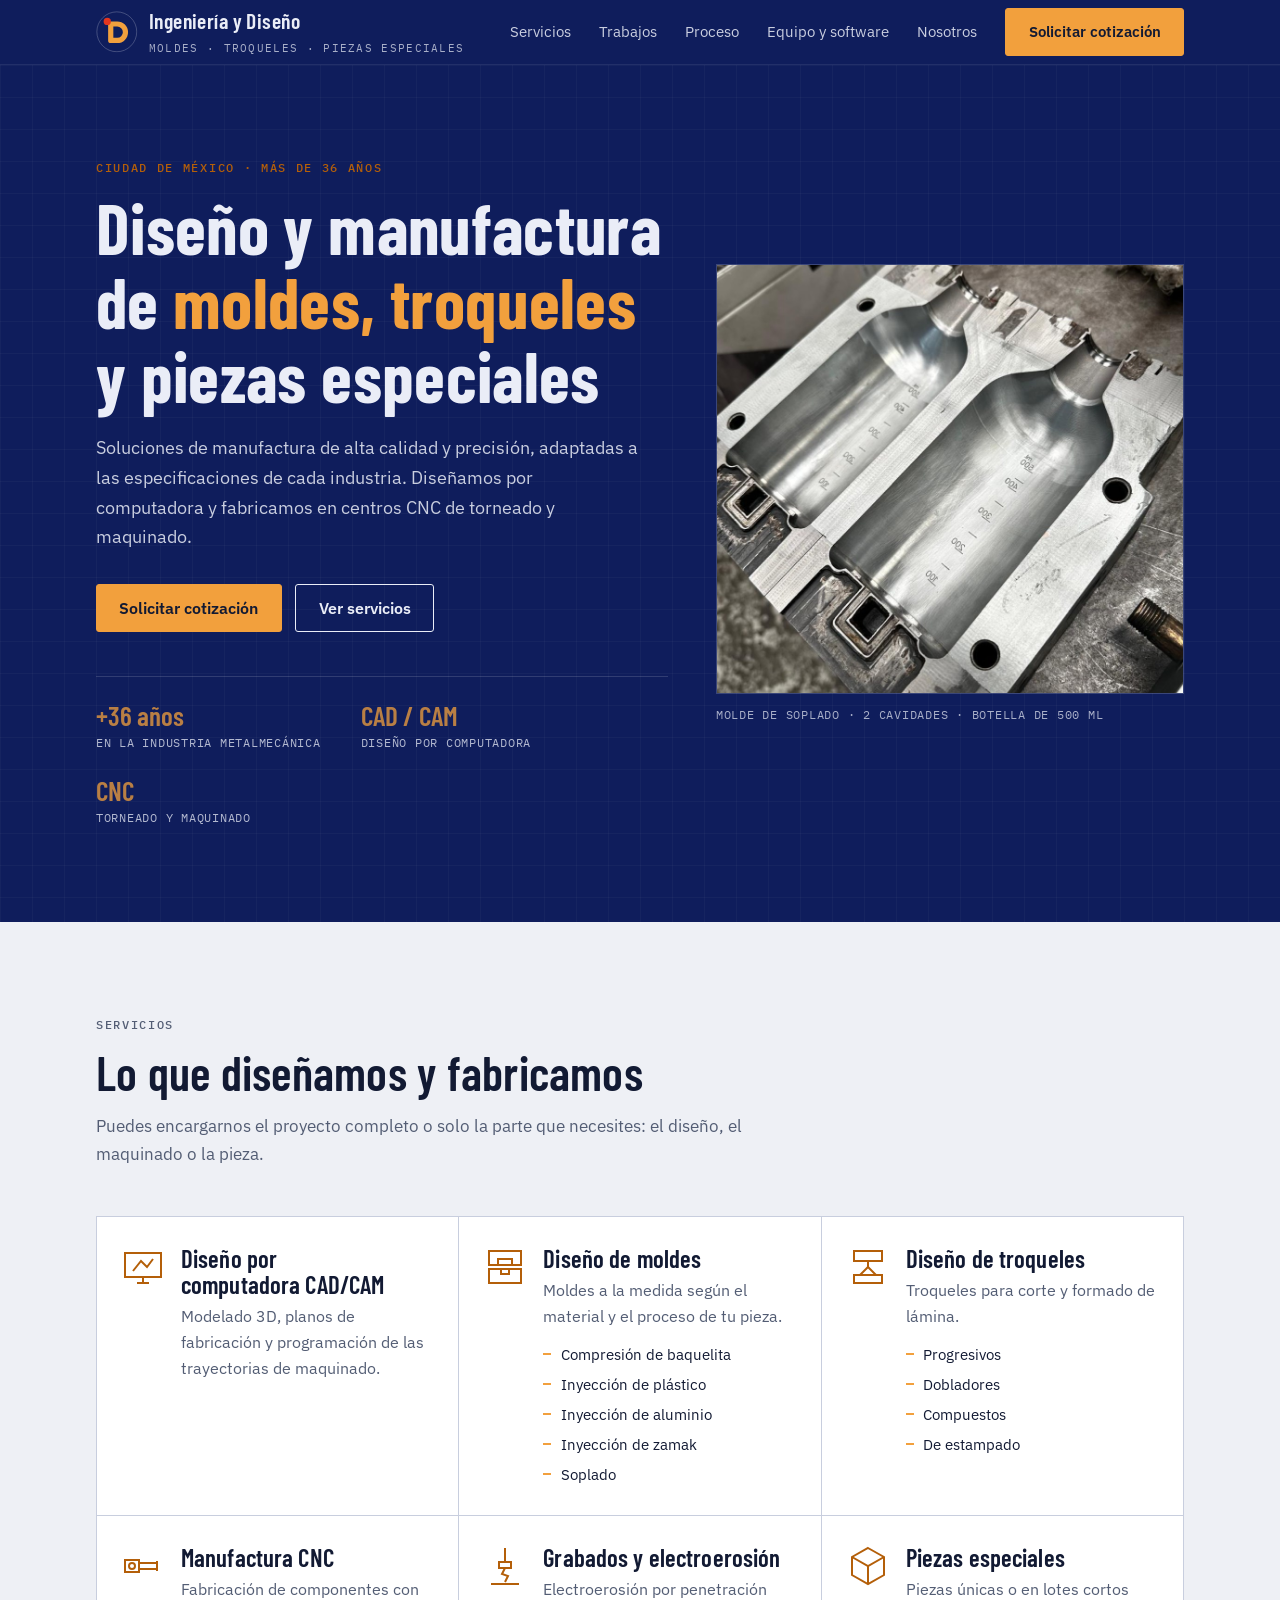
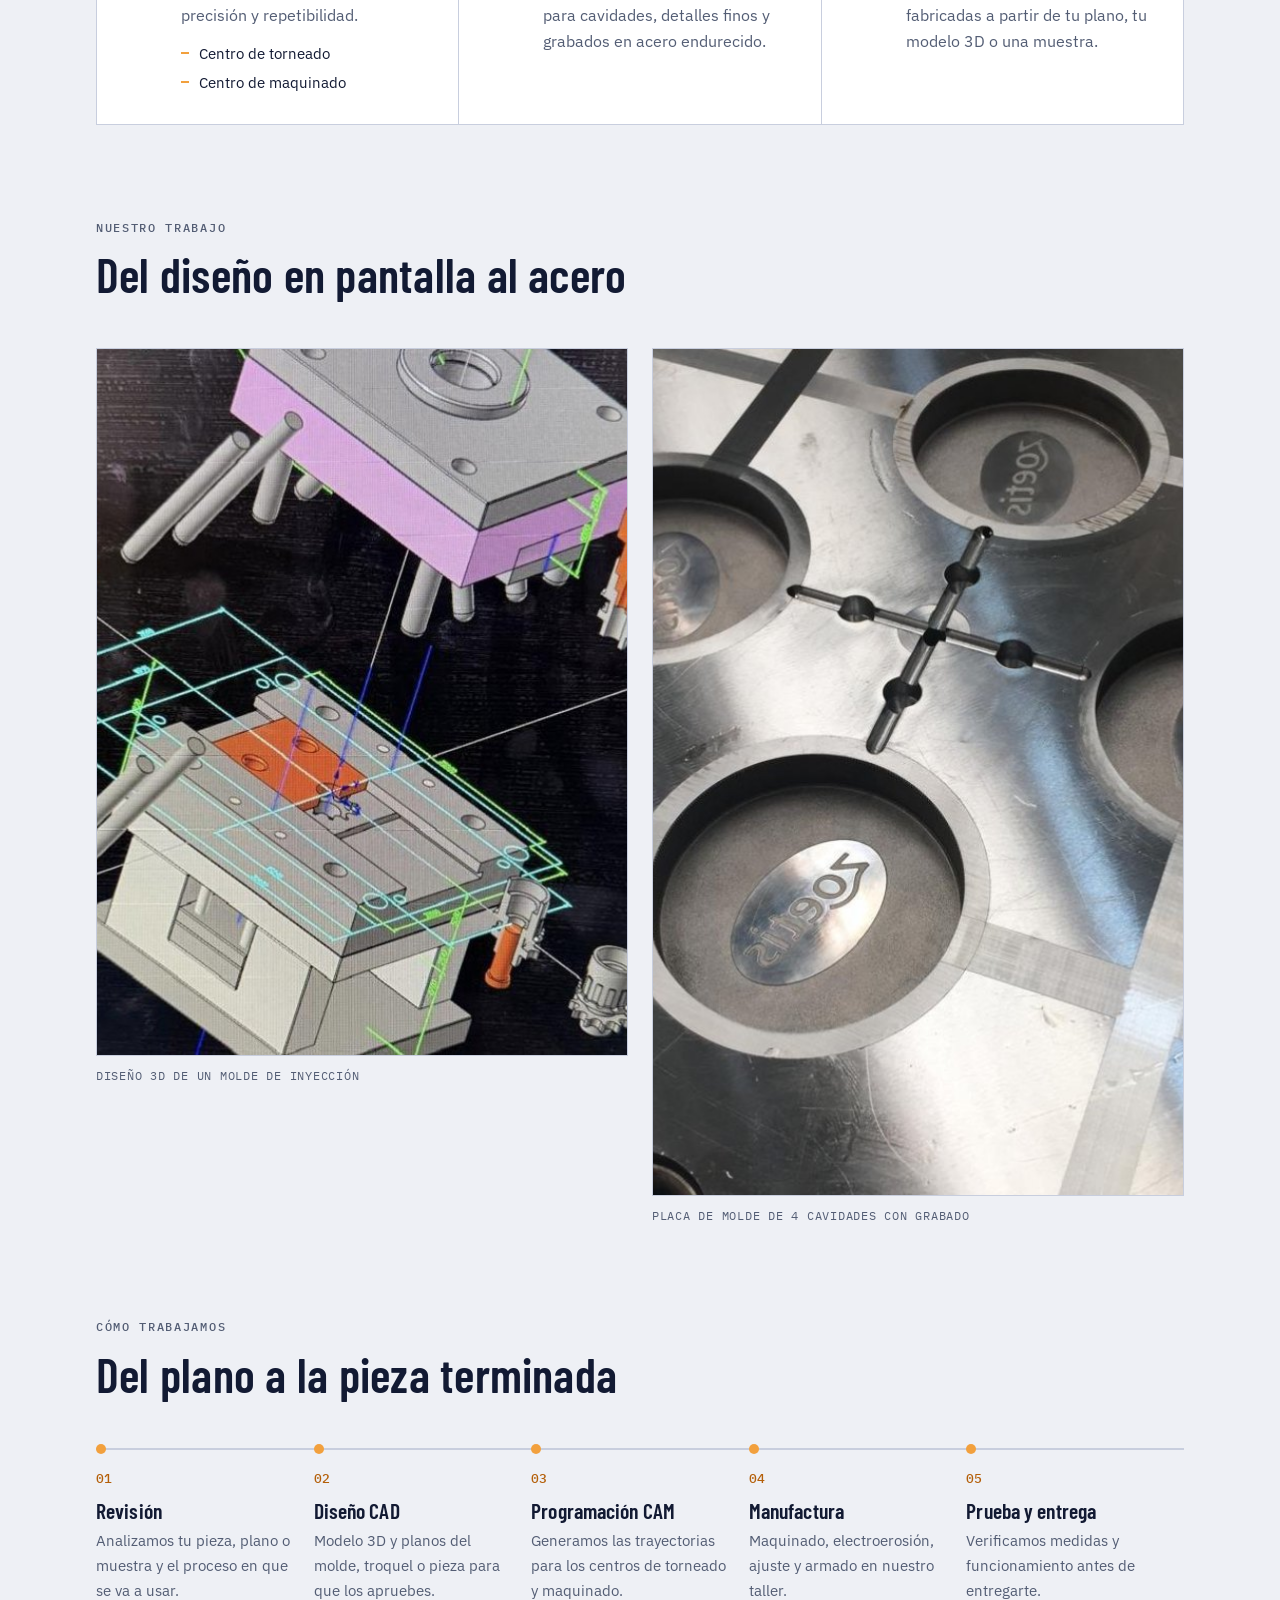
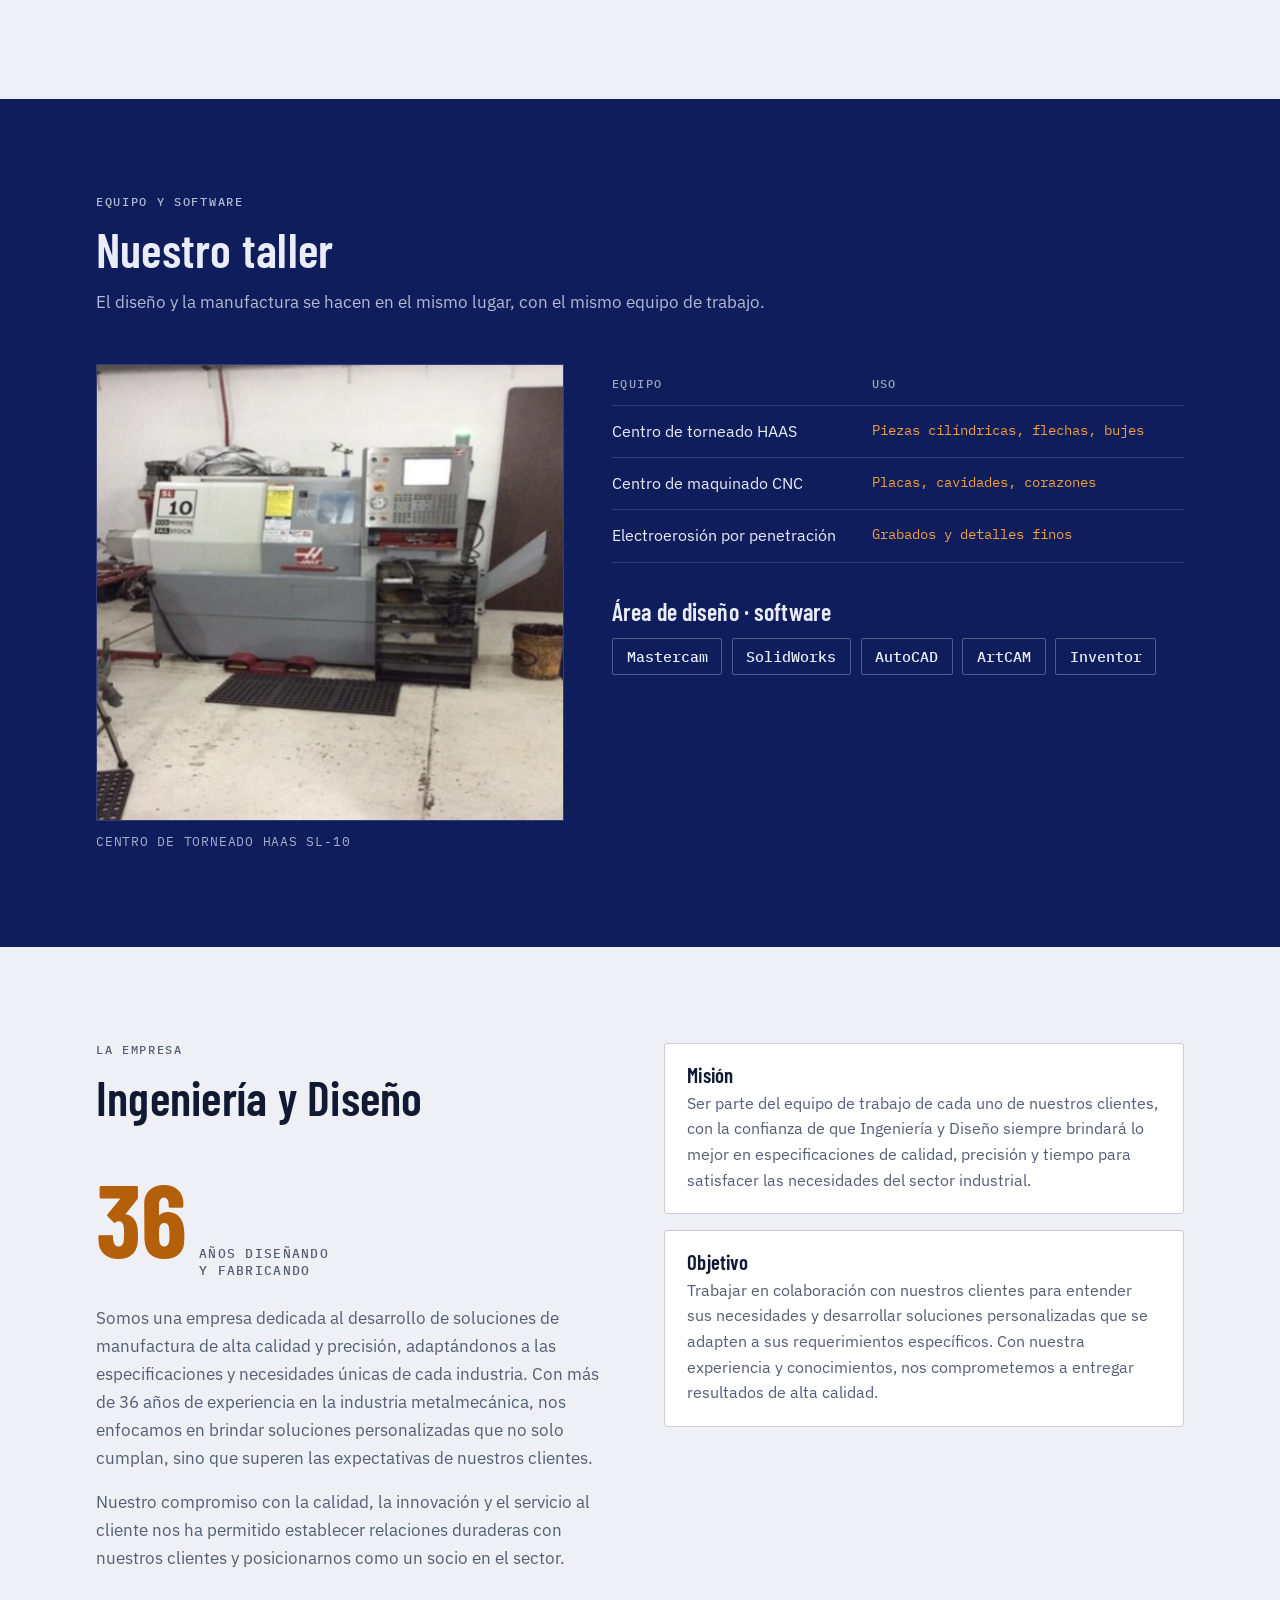
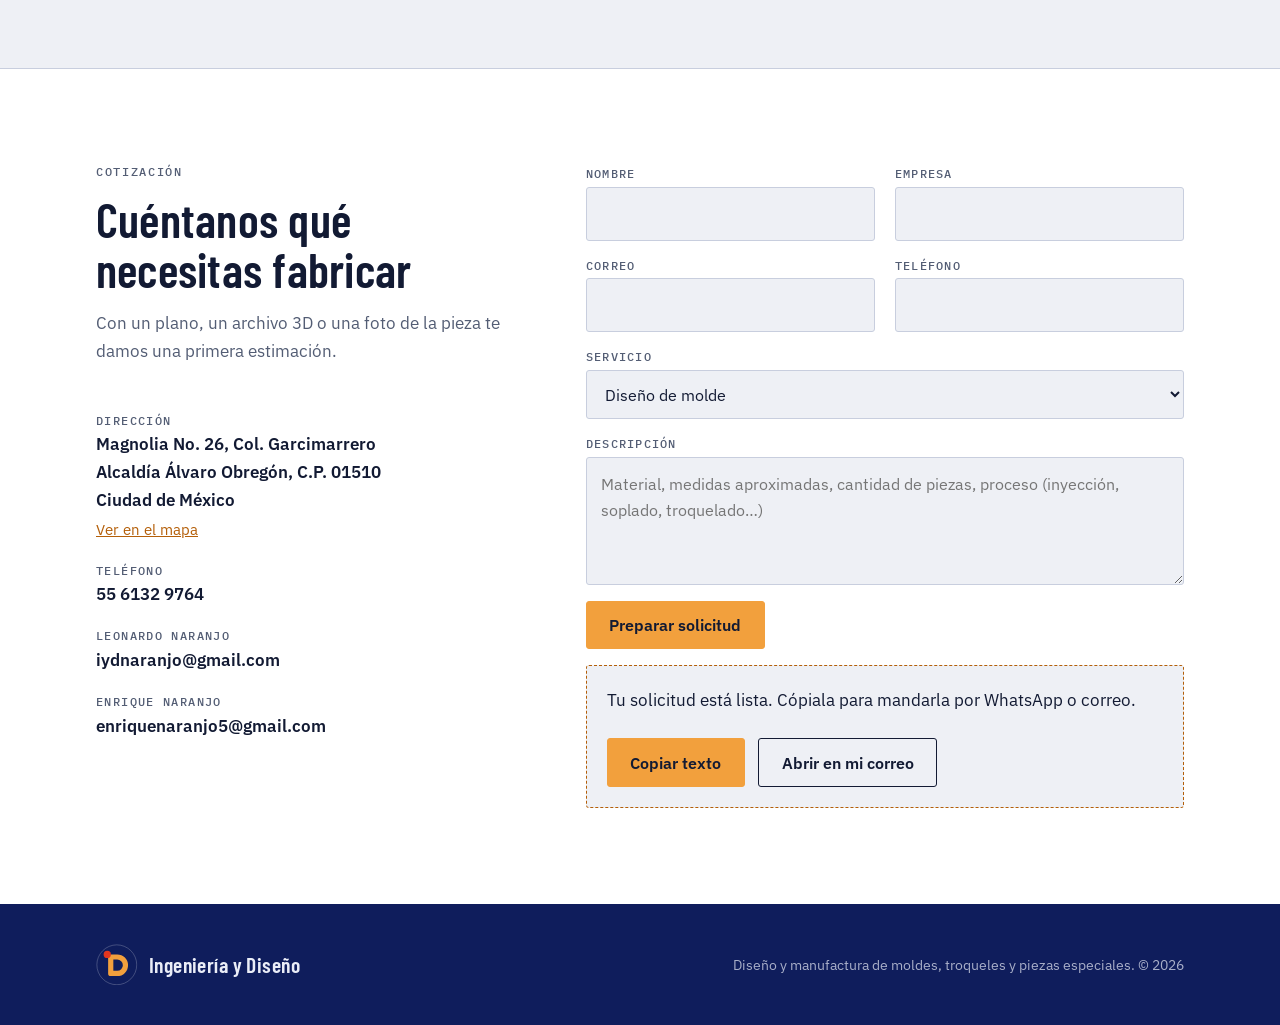
==== ingenieria-y-diseno/index.html @ 7dfa74a0 "Agregar misión, objetivo y galería de trabajos Fotos del diseño 3D de un molde y de una placa de 4 c" ====
<!doctype html>
<html lang="es">
<head>
<meta charset="utf-8">
<meta name="viewport" content="width=device-width, initial-scale=1, viewport-fit=cover">
<title>Ingeniería y Diseño</title>
<meta name="description" content="Diseño y manufactura de moldes, troqueles y piezas especiales. 36 años de experiencia en la Ciudad de México.">
<link rel="preconnect" href="https://fonts.googleapis.com">
<link rel="preconnect" href="https://fonts.gstatic.com" crossorigin>
<link rel="stylesheet" href="https://fonts.googleapis.com/css2?family=Barlow+Condensed:wght@500;600;700&family=IBM+Plex+Sans:wght@400;500;600&family=IBM+Plex+Mono:wght@400;500&display=swap">
<style>
/* Layout: plano técnico. Bandas a todo lo ancho en el azul marino del logo, contenido
   en una columna de 72rem, cotas y etiquetas monoespaciadas como en un dibujo de taller. */
:root {
  --papel: #eef0f5;       /* fondo, gris con matiz azul */
  --lamina: #ffffff;      /* superficies */
  --texto: #121a33;       /* texto principal */
  --tenue: #535d74;       /* texto secundario */
  --linea: #c8cede;       /* trazos y bordes */
  --marino: #0f1d5c;      /* bandas oscuras, azul del logo */
  --sobre-marino: #eaedf7;/* texto sobre bandas oscuras */
  --naranja: #f2a03d;     /* acento del logo, sobre fondos oscuros y botones */
  --naranja-texto: #b45f09; /* acento como texto sobre fondo claro */
  --rojo: #e2361f;        /* punto del logo */
  --display: "Barlow Condensed", "Arial Narrow", "Roboto Condensed", sans-serif;
  --cuerpo: "IBM Plex Sans", "Segoe UI", Roboto, Helvetica, Arial, sans-serif;
  --mono: "IBM Plex Mono", ui-monospace, "SFMono-Regular", Menlo, Consolas, monospace;
  --ancho: 72rem;
  color-scheme: light;
}
@media (prefers-color-scheme: dark) {
  :root:not([data-theme="light"]) {
    --papel: #0c1230; --lamina: #131b42; --texto: #e2e6f2; --tenue: #9aa3bd;
    --linea: #29325e; --marino: #080d26; --sobre-marino: #eaedf7;
    --naranja: #f4a849; --naranja-texto: #f4a849;
    color-scheme: dark;
  }
}
:root[data-theme="dark"] {
  --papel: #0c1230; --lamina: #131b42; --texto: #e2e6f2; --tenue: #9aa3bd;
  --linea: #29325e; --marino: #080d26; --sobre-marino: #eaedf7;
  --naranja: #f4a849; --naranja-texto: #f4a849;
  color-scheme: dark;
}

* { box-sizing: border-box; }
html { scroll-behavior: smooth; scroll-padding-top: 4.5rem; }
body {
  margin: 0;
  background: var(--papel);
  color: var(--texto);
  font: 400 1.0625rem/1.65 var(--cuerpo);
}
img, svg { max-width: 100%; }
a { color: inherit; }
:focus-visible { outline: 2px solid var(--naranja); outline-offset: 3px; }
h1, h2, h3 { font-family: var(--display); font-weight: 600; line-height: 1.05; margin: 0; text-wrap: balance; letter-spacing: .005em; }
p { margin: 0; }

.envoltura { max-width: var(--ancho); margin-inline: auto; padding-inline: clamp(1rem, 4vw, 2rem); }
.etiqueta { font: 500 .75rem/1.2 var(--mono); letter-spacing: .14em; text-transform: uppercase; color: var(--naranja-texto); }
.oscura .etiqueta { color: var(--naranja); }

/* Encabezado */
.encabezado {
  position: sticky; top: env(safe-area-inset-top, 0px); z-index: 10;
  background: var(--marino); color: var(--sobre-marino);
  border-bottom: 1px solid rgba(255,255,255,.08);
}
.encabezado .envoltura { display: flex; align-items: center; justify-content: space-between; gap: 1rem; min-height: 4rem; }
.marca { display: flex; align-items: center; gap: .7rem; text-decoration: none; }
.marca svg { width: 2.6rem; height: 2.6rem; flex: none; }
.marca span { font: 600 1.35rem/1 var(--display); letter-spacing: .02em; }
.marca small { display: block; font: 400 .68rem/1.3 var(--mono); letter-spacing: .12em; text-transform: uppercase; opacity: .7; margin-top: .2rem; }
.nav { display: flex; gap: 1.75rem; align-items: center; }
.nav a { text-decoration: none; font-size: .95rem; opacity: .85; }
.nav a:hover { opacity: 1; color: var(--naranja); }
.nav .boton { opacity: 1; }
.nav .boton:hover { color: var(--marino); }
.menu-btn { display: none; background: none; border: 1px solid rgba(255,255,255,.25); color: inherit; border-radius: 4px; width: 2.75rem; height: 2.75rem; cursor: pointer; }
.menu-btn svg { width: 1.3rem; height: 1.3rem; }
@media (max-width: 860px) {
  .menu-btn { display: inline-grid; place-items: center; }
  .nav { position: absolute; inset: 100% 0 auto 0; background: var(--marino); flex-direction: column; align-items: stretch; gap: 0; padding: .5rem clamp(1rem, 4vw, 2rem) 1.25rem; border-bottom: 1px solid rgba(255,255,255,.08); }
  .nav a { padding: .85rem 0; border-bottom: 1px solid rgba(255,255,255,.08); }
  .nav .boton { margin-top: 1rem; text-align: center; border-bottom: 0; padding: .95rem 1.4rem; }
  .nav:not(.abierta) { display: none; }
}

.boton {
  display: inline-flex; align-items: center; justify-content: center; gap: .5rem;
  font: 600 1rem/1 var(--cuerpo); text-decoration: none; cursor: pointer;
  padding: .95rem 1.4rem; border-radius: 3px; border: 1.5px solid var(--naranja);
  background: var(--naranja); color: #121a33;
}
.boton:hover { filter: brightness(1.06); }
.boton.contorno { background: transparent; color: inherit; border-color: currentColor; }

/* Portada */
.portada { background: var(--marino); color: var(--sobre-marino); position: relative; overflow: hidden; }
.portada::before {
  content: ""; position: absolute; inset: 0; pointer-events: none; opacity: .6;
  background-image:
    linear-gradient(rgba(255,255,255,.05) 1px, transparent 1px),
    linear-gradient(90deg, rgba(255,255,255,.05) 1px, transparent 1px);
  background-size: 32px 32px;
}
.portada .envoltura { position: relative; display: grid; grid-template-columns: 1.1fr .9fr; gap: 3rem; align-items: center; padding-block: clamp(3rem, 8vw, 6rem); }
.portada h1 { font-size: clamp(2.5rem, 6.5vw, 4.4rem); font-weight: 700; margin-block: 1rem 1.25rem; }
.portada h1 em { font-style: normal; color: var(--naranja); }
.portada p.intro { max-width: 34rem; font-size: 1.125rem; opacity: .85; }
.acciones { display: flex; flex-wrap: wrap; gap: .85rem; margin-top: 2rem; }
.foto-portada { margin: 0; min-width: 0; }
.foto-portada img { display: block; width: 100%; height: auto; border: 1px solid rgba(255,255,255,.18); }
.foto-portada figcaption { font: 400 .78rem/1.4 var(--mono); letter-spacing: .06em; text-transform: uppercase; opacity: .7; margin-top: .75rem; }
@media (max-width: 860px) {
  .portada .envoltura { grid-template-columns: 1fr; gap: 2.5rem; }
  .acciones .boton { flex: 1 1 14rem; }
}
.datos { display: flex; flex-wrap: wrap; gap: 1.5rem 2.5rem; margin-top: 2.75rem; padding-top: 1.5rem; border-top: 1px solid rgba(255,255,255,.14); }
.datos div { font: 400 .78rem/1.4 var(--mono); letter-spacing: .06em; text-transform: uppercase; opacity: .75; }
.datos b { display: block; font: 600 1.7rem/1.1 var(--display); letter-spacing: 0; text-transform: none; color: var(--naranja); margin-bottom: .2rem; }

/* Secciones */
.seccion { padding-block: clamp(3.5rem, 9vw, 6rem); }
.seccion-cabeza { display: grid; gap: .9rem; max-width: 44rem; margin-bottom: clamp(2rem, 5vw, 3rem); }
.seccion-cabeza h2 { font-size: clamp(2rem, 5vw, 3rem); }
.seccion-cabeza p { color: var(--tenue); }
.oscura { background: var(--marino); color: var(--sobre-marino); }
.oscura .seccion-cabeza p { color: var(--sobre-marino); opacity: .75; }

/* Servicios */
.servicios { display: grid; grid-template-columns: repeat(auto-fit, minmax(19rem, 1fr)); gap: 0; border-top: 1px solid var(--linea); border-left: 1px solid var(--linea); background: var(--lamina); }
.servicio { display: grid; grid-template-columns: 2.75rem 1fr; gap: 1rem; align-items: start; min-width: 0; padding: 1.75rem 1.5rem; border-right: 1px solid var(--linea); border-bottom: 1px solid var(--linea); }
.servicio svg { width: 2.75rem; height: 2.75rem; color: var(--naranja-texto); }
.servicio h3 { font-size: 1.55rem; margin-bottom: .45rem; }
.servicio p { color: var(--tenue); font-size: .98rem; }
.servicio ul { margin: .75rem 0 0; padding: 0; list-style: none; display: grid; gap: .3rem; }
.servicio li { font-size: .95rem; padding-left: 1.1rem; position: relative; }
.servicio li::before { content: ""; position: absolute; left: 0; top: .72em; width: .5rem; height: 2px; background: var(--naranja); }

/* Galería */
.galeria { display: grid; grid-template-columns: repeat(auto-fit, minmax(17rem, 1fr)); gap: 1.5rem; }
.galeria figure { margin: 0; min-width: 0; }
.galeria img { display: block; width: 100%; aspect-ratio: 4 / 3; object-fit: cover; border: 1px solid var(--linea); }
.galeria figcaption { font: 400 .78rem/1.4 var(--mono); letter-spacing: .06em; text-transform: uppercase; color: var(--tenue); margin-top: .7rem; }

/* Proceso */
.proceso { list-style: none; margin: 0; padding: 0; display: grid; grid-template-columns: repeat(5, 1fr); gap: 0; counter-reset: paso; }
.paso { counter-increment: paso; padding: 1.25rem 1.25rem 0 0; border-top: 2px solid var(--linea); position: relative; min-width: 0; }
.paso::before { content: counter(paso, decimal-leading-zero); display: block; font: 500 .8rem var(--mono); color: var(--naranja-texto); margin-bottom: .75rem; }
.paso::after { content: ""; position: absolute; top: -6px; left: 0; width: 10px; height: 10px; background: var(--naranja); border-radius: 50%; }
.paso h3 { font-size: 1.35rem; margin-bottom: .4rem; }
.paso p { color: var(--tenue); font-size: .95rem; }
@media (max-width: 900px) {
  .proceso { grid-template-columns: 1fr; }
  .paso { border-top: 0; border-left: 2px solid var(--linea); padding: 0 0 2rem 1.5rem; }
  .paso::after { top: 0; left: -6px; }
}

/* Equipo y software */
.taller { display: grid; grid-template-columns: .9fr 1.1fr; gap: 3rem; align-items: start; }
.taller figure { margin: 0; min-width: 0; }
.taller figure img { display: block; width: 100%; height: auto; border: 1px solid rgba(255,255,255,.15); }
.taller figcaption { font: 400 .8rem/1.4 var(--mono); letter-spacing: .06em; text-transform: uppercase; opacity: .7; margin-top: .75rem; }
.tabla-envoltura { overflow-x: auto; min-width: 0; }
table { width: 100%; border-collapse: collapse; font-size: .97rem; }
th, td { text-align: left; padding: .8rem .75rem .8rem 0; border-bottom: 1px solid rgba(255,255,255,.14); vertical-align: top; }
th { font: 500 .72rem/1.3 var(--mono); letter-spacing: .12em; text-transform: uppercase; opacity: .65; }
td.valor { font-family: var(--mono); font-size: .88rem; color: var(--naranja); }
.taller h3 { font-size: 1.5rem; margin-block: 2.25rem .9rem; }
.chips { display: flex; flex-wrap: wrap; gap: .6rem; }
.chips span { border: 1px solid rgba(255,255,255,.28); padding: .45rem .85rem; border-radius: 2px; font: 500 .95rem var(--mono); }
@media (max-width: 860px) { .taller { grid-template-columns: 1fr; } }

/* Nosotros */
.nosotros { display: grid; grid-template-columns: 1fr 1fr; gap: 3rem; align-items: start; }
.nosotros p + p { margin-top: 1rem; }
.nosotros .texto { color: var(--tenue); max-width: 36rem; }
.anios { display: flex; align-items: baseline; gap: .75rem; margin-bottom: 1.5rem; }
.anios b { font: 700 clamp(4rem, 12vw, 6.5rem)/0.9 var(--display); color: var(--naranja-texto); }
.anios span { font: 500 .8rem/1.3 var(--mono); text-transform: uppercase; letter-spacing: .1em; color: var(--tenue); }
.principios { display: grid; gap: 1rem; }
.principio { background: var(--lamina); border: 1px solid var(--linea); padding: 1.25rem 1.4rem; border-radius: 3px; }
.principio h3 { font-size: 1.3rem; margin-bottom: .3rem; }
.principio p { color: var(--tenue); font-size: .97rem; }
@media (max-width: 860px) { .nosotros { grid-template-columns: 1fr; } }

/* Contacto */
.contacto-banda { background: var(--lamina); border-top: 1px solid var(--linea); }
.contacto { display: grid; grid-template-columns: .85fr 1.15fr; gap: 3rem; align-items: start; }
.vias { display: grid; gap: 1.25rem; }
.via { display: grid; gap: .2rem; }
.via span { font: 500 .72rem var(--mono); text-transform: uppercase; letter-spacing: .12em; color: var(--tenue); }
.via b, .via address { font-size: 1.05rem; font-weight: 600; font-style: normal; }
.via a { font-size: .95rem; color: var(--naranja-texto); overflow-wrap: anywhere; }
.via b a { font-size: 1.05rem; color: inherit; text-decoration: none; }
.via b a:hover { color: var(--naranja-texto); }
form { display: grid; grid-template-columns: 1fr 1fr; gap: 1rem 1.25rem; min-width: 0; }
.campo { display: grid; gap: .35rem; min-width: 0; }
.campo.ancho { grid-column: 1 / -1; }
label { font: 500 .78rem var(--mono); text-transform: uppercase; letter-spacing: .1em; color: var(--tenue); }
input, select, textarea {
  font: inherit; font-size: 1rem; color: var(--texto); background: var(--papel);
  border: 1px solid var(--linea); border-radius: 3px; padding: .8rem .9rem; width: 100%;
}
input:focus, select:focus, textarea:focus { outline: 2px solid var(--naranja); outline-offset: 0; border-color: var(--naranja); }
textarea { min-height: 8rem; resize: vertical; }
.form-pie { grid-column: 1 / -1; display: flex; flex-wrap: wrap; gap: 1rem; align-items: center; }
.aviso { font-size: .95rem; color: var(--tenue); }
.resumen { grid-column: 1 / -1; background: var(--papel); border: 1px dashed var(--naranja-texto); border-radius: 3px; padding: 1.25rem; display: grid; gap: .75rem; }
.resumen pre { margin: 0; white-space: pre-wrap; font: 400 .9rem/1.5 var(--mono); overflow-wrap: anywhere; }
@media (max-width: 860px) { .contacto { grid-template-columns: 1fr; } }
@media (max-width: 520px) { form { grid-template-columns: 1fr; } }

/* Pie */
.pie { background: var(--marino); color: var(--sobre-marino); padding-block: 2.5rem; font-size: .9rem; }
.pie .envoltura { display: flex; flex-wrap: wrap; gap: 1.5rem; justify-content: space-between; align-items: center; }
.pie p { opacity: .7; }

@media (prefers-reduced-motion: reduce) { html { scroll-behavior: auto; } }
</style>
</head>
<body>

<svg width="0" height="0" style="position:absolute" aria-hidden="true">
  <symbol id="logo" viewBox="0 0 48 48">
    <circle cx="24" cy="24" r="23" fill="#0f1d5c" stroke="rgba(255,255,255,.25)"/>
    <path d="M17 15h7.5a9.5 9.5 0 0 1 0 19H17z" fill="none" stroke="#f2a03d" stroke-width="6" stroke-linejoin="round"/>
    <circle cx="13" cy="12" r="4.2" fill="#e2361f"/>
  </symbol>
</svg>

<header class="encabezado">
  <div class="envoltura">
    <a class="marca" href="#inicio" aria-label="Ingeniería y Diseño, inicio">
      <svg aria-hidden="true"><use href="#logo"/></svg>
      <div>
        <span>Ingeniería y Diseño</span>
        <small>Moldes · troqueles · piezas especiales</small>
      </div>
    </a>
    <button class="menu-btn" id="menu-btn" aria-label="Abrir menú" aria-expanded="false" aria-controls="nav">
      <svg viewBox="0 0 24 24" fill="none" stroke="currentColor" stroke-width="2"><path d="M3 6h18M3 12h18M3 18h18"/></svg>
    </button>
    <nav class="nav" id="nav">
      <a href="#servicios">Servicios</a>
      <a href="#trabajos">Trabajos</a>
      <a href="#proceso">Proceso</a>
      <a href="#taller">Equipo y software</a>
      <a href="#nosotros">Nosotros</a>
      <a class="boton" href="#contacto">Solicitar cotización</a>
    </nav>
  </div>
</header>

<main>
<section class="portada" id="inicio">
  <div class="envoltura">
    <div>
      <p class="etiqueta">Ciudad de México · Más de 36 años</p>
      <h1>Diseño y manufactura de <em>moldes, troqueles</em> y piezas especiales</h1>
      <p class="intro">Soluciones de manufactura de alta calidad y precisión, adaptadas a las especificaciones de cada industria. Diseñamos por computadora y fabricamos en centros CNC de torneado y maquinado.</p>
      <div class="acciones">
        <a class="boton" href="#contacto">Solicitar cotización</a>
        <a class="boton contorno" href="#servicios">Ver servicios</a>
      </div>
      <div class="datos">
        <div><b>+36 años</b>en la industria metalmecánica</div>
        <div><b>CAD / CAM</b>diseño por computadora</div>
        <div><b>CNC</b>torneado y maquinado</div>
      </div>
    </div>
    <figure class="foto-portada">
      <img src="img/molde-soplado.jpg" alt="Molde de soplado de dos cavidades para botella de 500 ml, con escala graduada grabada en la cavidad" width="1004" height="923">
      <figcaption>Molde de soplado · 2 cavidades · botella de 500 ml</figcaption>
    </figure>
  </div>
</section>

<section class="seccion" id="servicios">
  <div class="envoltura">
    <div class="seccion-cabeza">
      <p class="etiqueta">Servicios</p>
      <h2>Lo que diseñamos y fabricamos</h2>
      <p>Puedes encargarnos el proyecto completo o solo la parte que necesites: el diseño, el maquinado o la pieza.</p>
    </div>
    <div class="servicios">
      <article class="servicio">
        <svg viewBox="0 0 44 44" fill="none" stroke="currentColor" stroke-width="2" aria-hidden="true"><rect x="4" y="8" width="36" height="24"/><path d="M16 38h12M22 32v6M12 26l8-10 6 6 6-8"/></svg>
        <div>
          <h3>Diseño por computadora CAD/CAM</h3>
          <p>Modelado 3D, planos de fabricación y programación de las trayectorias de maquinado.</p>
        </div>
      </article>
      <article class="servicio">
        <svg viewBox="0 0 44 44" fill="none" stroke="currentColor" stroke-width="2" aria-hidden="true"><rect x="6" y="6" width="32" height="14"/><rect x="6" y="24" width="32" height="14"/><path d="M15 20v-6h14v6M18 24v5h8v-5"/></svg>
        <div>
          <h3>Diseño de moldes</h3>
          <p>Moldes a la medida según el material y el proceso de tu pieza.</p>
          <ul>
            <li>Compresión de baquelita</li>
            <li>Inyección de plástico</li>
            <li>Inyección de aluminio</li>
            <li>Inyección de zamak</li>
            <li>Soplado</li>
          </ul>
        </div>
      </article>
      <article class="servicio">
        <svg viewBox="0 0 44 44" fill="none" stroke="currentColor" stroke-width="2" aria-hidden="true"><path d="M8 6h28v10H8zM22 16v6M8 38h28v-8H8z"/><path d="M14 30l8-8 8 8"/></svg>
        <div>
          <h3>Diseño de troqueles</h3>
          <p>Troqueles para corte y formado de lámina.</p>
          <ul>
            <li>Progresivos</li>
            <li>Dobladores</li>
            <li>Compuestos</li>
            <li>De estampado</li>
          </ul>
        </div>
      </article>
      <article class="servicio">
        <svg viewBox="0 0 44 44" fill="none" stroke="currentColor" stroke-width="2" aria-hidden="true"><rect x="4" y="16" width="14" height="12"/><path d="M18 19h18v6H18M36 17v10"/><circle cx="11" cy="22" r="3"/></svg>
        <div>
          <h3>Manufactura CNC</h3>
          <p>Fabricación de componentes con precisión y repetibilidad.</p>
          <ul>
            <li>Centro de torneado</li>
            <li>Centro de maquinado</li>
          </ul>
        </div>
      </article>
      <article class="servicio">
        <svg viewBox="0 0 44 44" fill="none" stroke="currentColor" stroke-width="2" aria-hidden="true"><path d="M22 4v14M16 18h12v6H16zM22 24l-3 6 6 2-3 6"/><path d="M8 40h28"/></svg>
        <div>
          <h3>Grabados y electroerosión</h3>
          <p>Electroerosión por penetración para cavidades, detalles finos y grabados en acero endurecido.</p>
        </div>
      </article>
      <article class="servicio">
        <svg viewBox="0 0 44 44" fill="none" stroke="currentColor" stroke-width="2" aria-hidden="true"><path d="M22 4l16 9v18l-16 9-16-9V13z"/><path d="M6 13l16 9 16-9M22 22v18"/></svg>
        <div>
          <h3>Piezas especiales</h3>
          <p>Piezas únicas o en lotes cortos fabricadas a partir de tu plano, tu modelo 3D o una muestra.</p>
        </div>
      </article>
    </div>
  </div>
</section>

<section class="seccion" id="trabajos" style="padding-top:0">
  <div class="envoltura">
    <div class="seccion-cabeza">
      <p class="etiqueta">Nuestro trabajo</p>
      <h2>Del diseño en pantalla al acero</h2>
    </div>
    <div class="galeria">
      <figure>
        <img src="img/diseno-cad.jpg" alt="Modelo 3D explosionado de un molde de inyección con placas, guías y corazones" width="1004" height="708" loading="lazy">
        <figcaption>Diseño 3D de un molde de inyección</figcaption>
      </figure>
      <figure>
        <img src="img/molde-4-cavidades.jpg" alt="Placa de molde de cuatro cavidades con logotipo grabado en cada cavidad y canales de alimentación en cruz" width="1004" height="848" loading="lazy">
        <figcaption>Placa de molde de 4 cavidades con grabado</figcaption>
      </figure>
    </div>
  </div>
</section>

<section class="seccion" id="proceso" style="padding-top:0">
  <div class="envoltura">
    <div class="seccion-cabeza">
      <p class="etiqueta">Cómo trabajamos</p>
      <h2>Del plano a la pieza terminada</h2>
    </div>
    <ol class="proceso">
      <li class="paso"><h3>Revisión</h3><p>Analizamos tu pieza, plano o muestra y el proceso en que se va a usar.</p></li>
      <li class="paso"><h3>Diseño CAD</h3><p>Modelo 3D y planos del molde, troquel o pieza para que los apruebes.</p></li>
      <li class="paso"><h3>Programación CAM</h3><p>Generamos las trayectorias para los centros de torneado y maquinado.</p></li>
      <li class="paso"><h3>Manufactura</h3><p>Maquinado, electroerosión, ajuste y armado en nuestro taller.</p></li>
      <li class="paso"><h3>Prueba y entrega</h3><p>Verificamos medidas y funcionamiento antes de entregarte.</p></li>
    </ol>
  </div>
</section>

<section class="seccion oscura" id="taller">
  <div class="envoltura">
    <div class="seccion-cabeza">
      <p class="etiqueta">Equipo y software</p>
      <h2>Nuestro taller</h2>
      <p>El diseño y la manufactura se hacen en el mismo lugar, con el mismo equipo de trabajo.</p>
    </div>
    <div class="taller">
      <figure>
        <img src="img/torno-haas.jpg" alt="Centro de torneado HAAS SL-10 en el taller" width="497" height="485" loading="lazy">
        <figcaption>Centro de torneado HAAS SL-10</figcaption>
      </figure>
      <div>
        <div class="tabla-envoltura">
          <table>
            <thead><tr><th>Equipo</th><th>Uso</th></tr></thead>
            <tbody>
              <tr><td>Centro de torneado HAAS</td><td class="valor">Piezas cilíndricas, flechas, bujes</td></tr>
              <tr><td>Centro de maquinado CNC</td><td class="valor">Placas, cavidades, corazones</td></tr>
              <tr><td>Electroerosión por penetración</td><td class="valor">Grabados y detalles finos</td></tr>
            </tbody>
          </table>
        </div>
        <h3>Área de diseño · software</h3>
        <div class="chips">
          <span>Mastercam</span><span>SolidWorks</span><span>AutoCAD</span><span>ArtCAM</span><span>Inventor</span>
        </div>
      </div>
    </div>
  </div>
</section>

<section class="seccion" id="nosotros">
  <div class="envoltura nosotros">
    <div>
      <div class="seccion-cabeza">
        <p class="etiqueta">La empresa</p>
        <h2>Ingeniería y Diseño</h2>
      </div>
      <div class="anios"><b>36</b><span>años diseñando<br>y fabricando</span></div>
      <div class="texto">
        <p>Somos una empresa dedicada al desarrollo de soluciones de manufactura de alta calidad y precisión, adaptándonos a las especificaciones y necesidades únicas de cada industria. Con más de 36 años de experiencia en la industria metalmecánica, nos enfocamos en brindar soluciones personalizadas que no solo cumplan, sino que superen las expectativas de nuestros clientes.</p>
        <p>Nuestro compromiso con la calidad, la innovación y el servicio al cliente nos ha permitido establecer relaciones duraderas con nuestros clientes y posicionarnos como un socio en el sector.</p>
      </div>
    </div>
    <div class="principios">
      <div class="principio"><h3>Misión</h3><p>Ser parte del equipo de trabajo de cada uno de nuestros clientes, con la confianza de que Ingeniería y Diseño siempre brindará lo mejor en especificaciones de calidad, precisión y tiempo para satisfacer las necesidades del sector industrial.</p></div>
      <div class="principio"><h3>Objetivo</h3><p>Trabajar en colaboración con nuestros clientes para entender sus necesidades y desarrollar soluciones personalizadas que se adapten a sus requerimientos específicos. Con nuestra experiencia y conocimientos, nos comprometemos a entregar resultados de alta calidad.</p></div>
    </div>
  </div>
</section>

<section class="seccion contacto-banda" id="contacto">
  <div class="envoltura contacto">
    <div>
      <div class="seccion-cabeza">
        <p class="etiqueta">Cotización</p>
        <h2>Cuéntanos qué necesitas fabricar</h2>
        <p>Con un plano, un archivo 3D o una foto de la pieza te damos una primera estimación.</p>
      </div>
      <div class="vias">
        <div class="via">
          <span>Dirección</span>
          <address>Magnolia No. 26, Col. Garcimarrero<br>Alcaldía Álvaro Obregón, C.P. 01510<br>Ciudad de México</address>
          <a href="https://www.google.com/maps/search/?api=1&query=Magnolia+26+Garcimarrero+Alvaro+Obregon+01510+Ciudad+de+Mexico" target="_blank" rel="noopener">Ver en el mapa</a>
        </div>
        <div class="via"><span>Teléfono</span><b><a href="tel:+525561329764">55 6132 9764</a></b></div>
        <div class="via"><span>Leonardo Naranjo</span><b><a href="mailto:iydnaranjo@gmail.com">iydnaranjo@gmail.com</a></b></div>
        <div class="via"><span>Enrique Naranjo</span><b><a href="mailto:enriquenaranjo5@gmail.com">enriquenaranjo5@gmail.com</a></b></div>
      </div>
    </div>
    <form id="form-cotizacion" novalidate>
      <div class="campo"><label for="nombre">Nombre</label><input id="nombre" name="nombre" autocomplete="name" required></div>
      <div class="campo"><label for="empresa">Empresa</label><input id="empresa" name="empresa" autocomplete="organization"></div>
      <div class="campo"><label for="correo">Correo</label><input id="correo" name="correo" type="email" autocomplete="email" required></div>
      <div class="campo"><label for="telefono">Teléfono</label><input id="telefono" name="telefono" type="tel" autocomplete="tel"></div>
      <div class="campo ancho">
        <label for="servicio">Servicio</label>
        <select id="servicio" name="servicio">
          <option>Diseño de molde</option>
          <option>Diseño de troquel</option>
          <option>Manufactura CNC (torneado / maquinado)</option>
          <option>Grabado / electroerosión</option>
          <option>Pieza especial</option>
          <option>Otro</option>
        </select>
      </div>
      <div class="campo ancho"><label for="detalle">Descripción</label><textarea id="detalle" name="detalle" placeholder="Material, medidas aproximadas, cantidad de piezas, proceso (inyección, soplado, troquelado…)" required></textarea></div>
      <div class="form-pie">
        <button class="boton" type="submit">Preparar solicitud</button>
        <p class="aviso" id="aviso" role="status"></p>
      </div>
      <div class="resumen" id="resumen" hidden>
        <p>Tu solicitud está lista. Cópiala para mandarla por WhatsApp o correo.</p>
        <pre id="resumen-texto"></pre>
        <div class="acciones" style="margin-top:0">
          <button class="boton" type="button" id="copiar">Copiar texto</button>
          <a class="boton contorno" id="enviar-correo" href="#" hidden>Abrir en mi correo</a>
        </div>
      </div>
    </form>
  </div>
</section>
</main>

<footer class="pie">
  <div class="envoltura">
    <a class="marca" href="#inicio"><svg aria-hidden="true"><use href="#logo"/></svg><span>Ingeniería y Diseño</span></a>
    <p>Diseño y manufactura de moldes, troqueles y piezas especiales. © <span id="anio">2026</span></p>
  </div>
</footer>

<script>
// Datos de contacto: llénalos aquí y se actualizan en toda la página.
const CONTACTO = {
  correo: 'iydnaranjo@gmail.com' // a este correo llegan las solicitudes del formulario
};

document.getElementById('anio').textContent = new Date().getFullYear();

// Menú móvil
const menuBtn = document.getElementById('menu-btn');
const nav = document.getElementById('nav');
menuBtn.addEventListener('click', () => {
  const abierta = nav.classList.toggle('abierta');
  menuBtn.setAttribute('aria-expanded', abierta);
  menuBtn.setAttribute('aria-label', abierta ? 'Cerrar menú' : 'Abrir menú');
});
nav.addEventListener('click', e => {
  if (e.target.closest('a')) { nav.classList.remove('abierta'); menuBtn.setAttribute('aria-expanded', 'false'); }
});

// Formulario: arma el mensaje para copiarlo o enviarlo por correo
const form = document.getElementById('form-cotizacion');
const aviso = document.getElementById('aviso');
const resumen = document.getElementById('resumen');
const resumenTexto = document.getElementById('resumen-texto');
const enviarCorreo = document.getElementById('enviar-correo');
form.addEventListener('submit', e => {
  e.preventDefault();
  const d = Object.fromEntries(new FormData(form));
  const faltan = [];
  if (!d.nombre.trim()) faltan.push('nombre');
  if (!/^\S+@\S+\.\S+$/.test(d.correo.trim())) faltan.push('un correo válido');
  if (!d.detalle.trim()) faltan.push('la descripción');
  if (faltan.length) { aviso.textContent = 'Falta ' + faltan.join(', ') + '.'; resumen.hidden = true; return; }
  aviso.textContent = '';
  const texto =
`Solicitud de cotización: ${d.servicio}
Nombre: ${d.nombre}${d.empresa ? '\nEmpresa: ' + d.empresa : ''}
Correo: ${d.correo}${d.telefono ? '\nTeléfono: ' + d.telefono : ''}

${d.detalle}`;
  resumenTexto.textContent = texto;
  if (CONTACTO.correo) {
    enviarCorreo.href = 'mailto:' + CONTACTO.correo + '?subject=' + encodeURIComponent('Cotización: ' + d.servicio) + '&body=' + encodeURIComponent(texto);
    enviarCorreo.hidden = false;
  }
  resumen.hidden = false;
});
document.getElementById('copiar').addEventListener('click', () => {
  const btn = document.getElementById('copiar');
  navigator.clipboard.writeText(resumenTexto.textContent)
    .then(() => { btn.textContent = 'Copiado'; })
    .catch(() => {
      const r = document.createRange(); r.selectNodeContents(resumenTexto);
      const s = getSelection(); s.removeAllRanges(); s.addRange(r);
      btn.textContent = 'Texto seleccionado';
    });
});
</script>
</body>
</html>
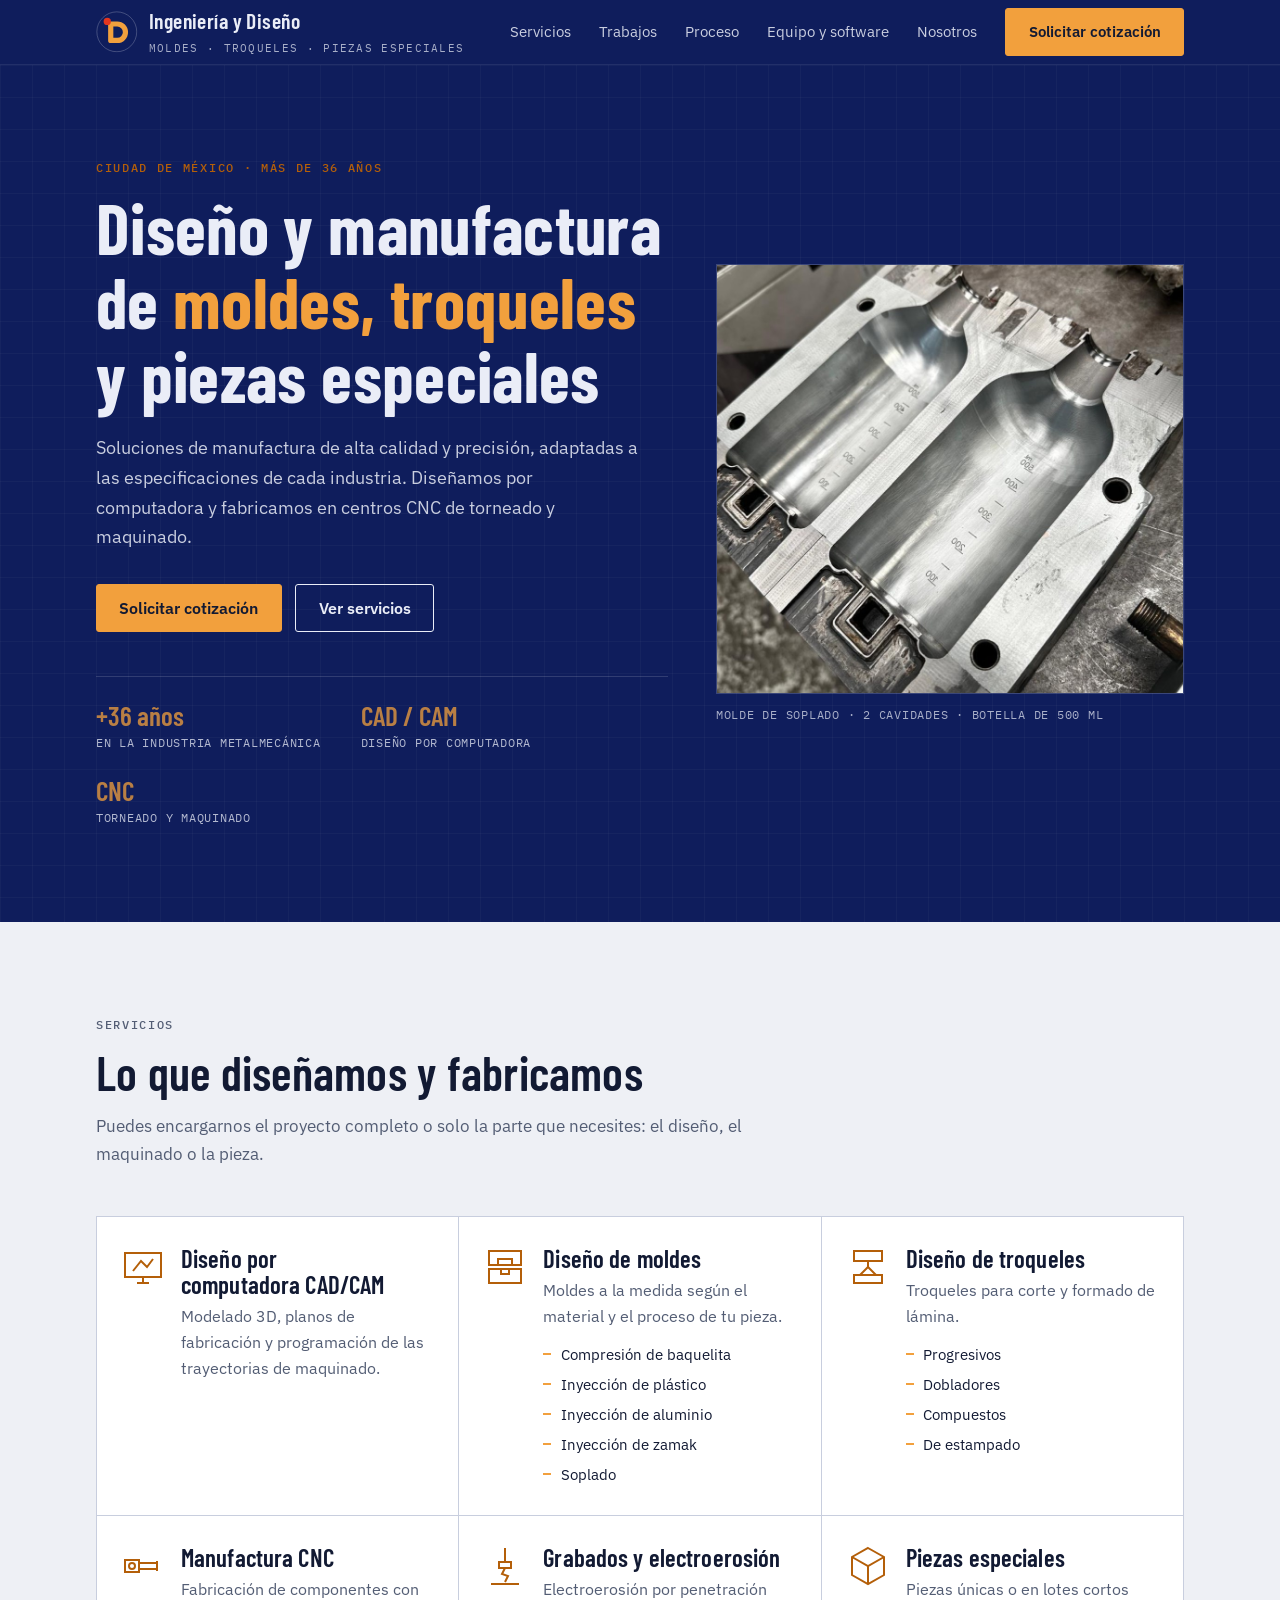
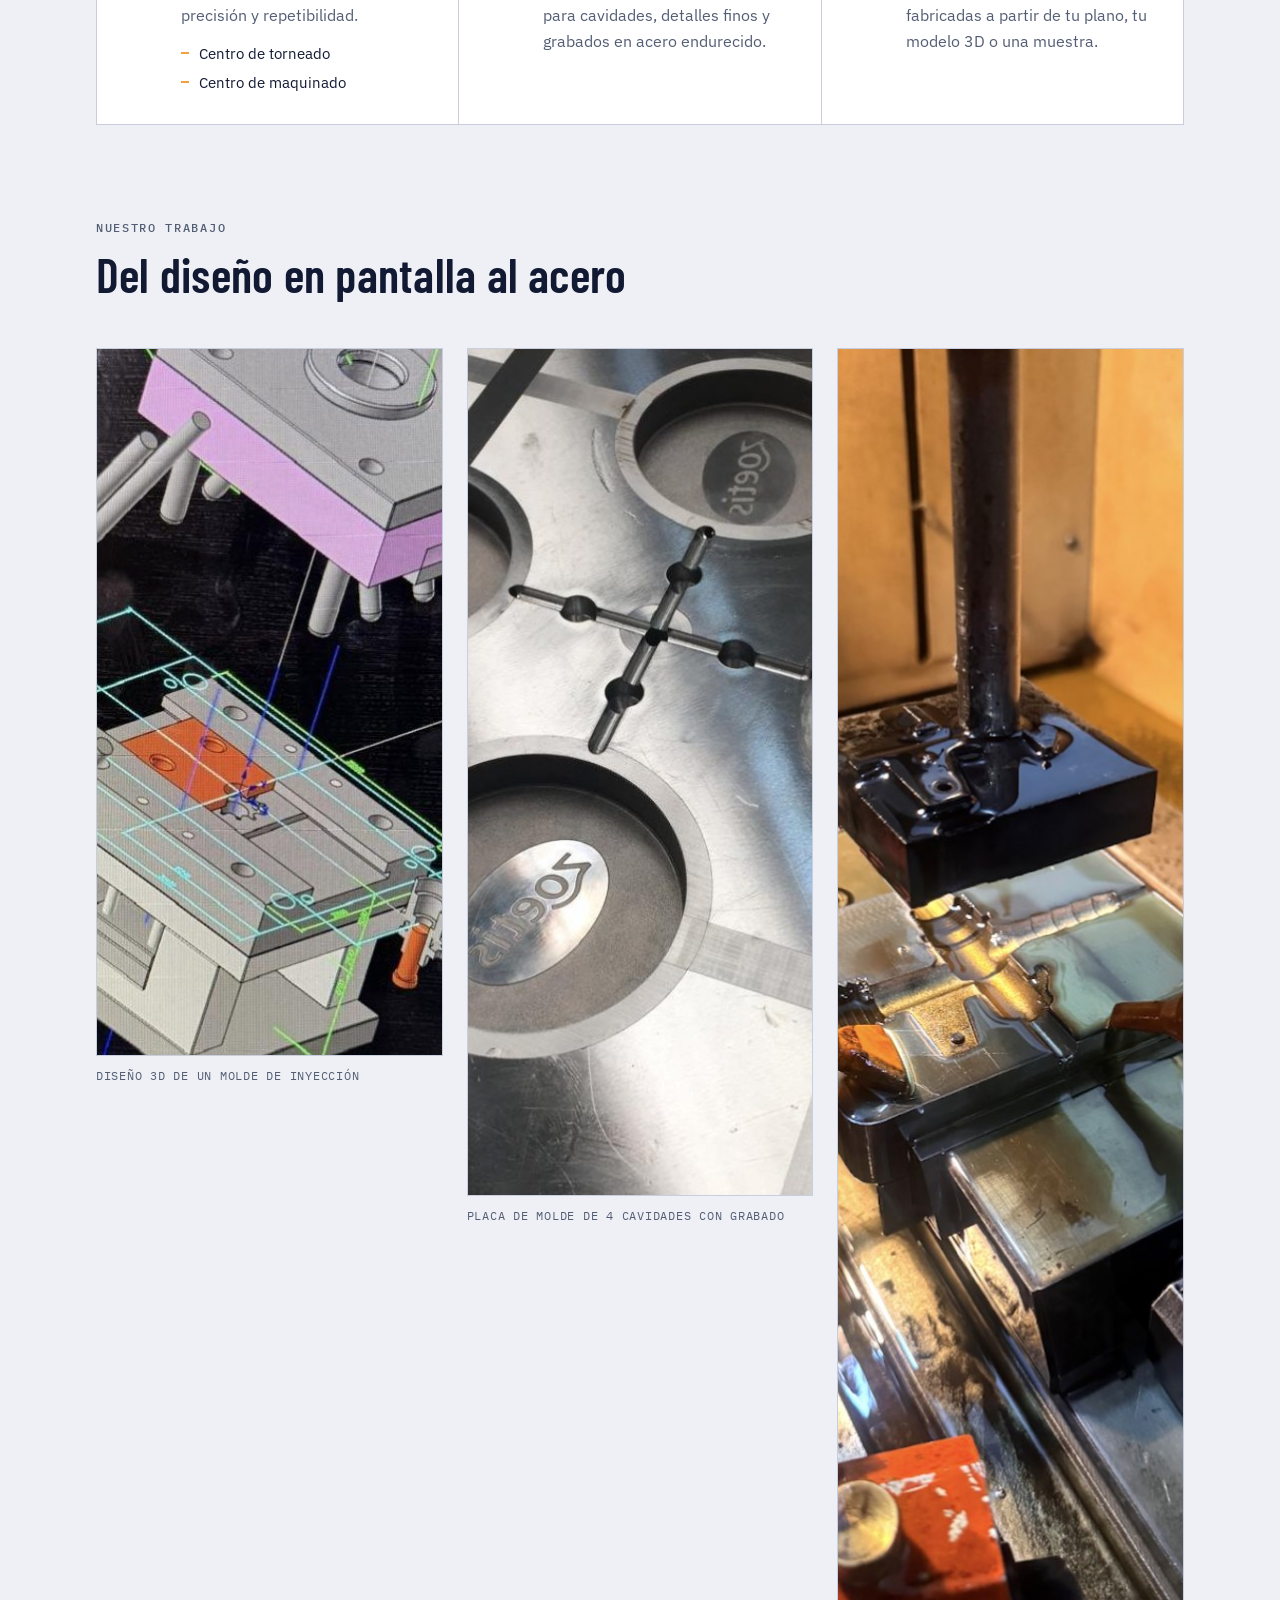
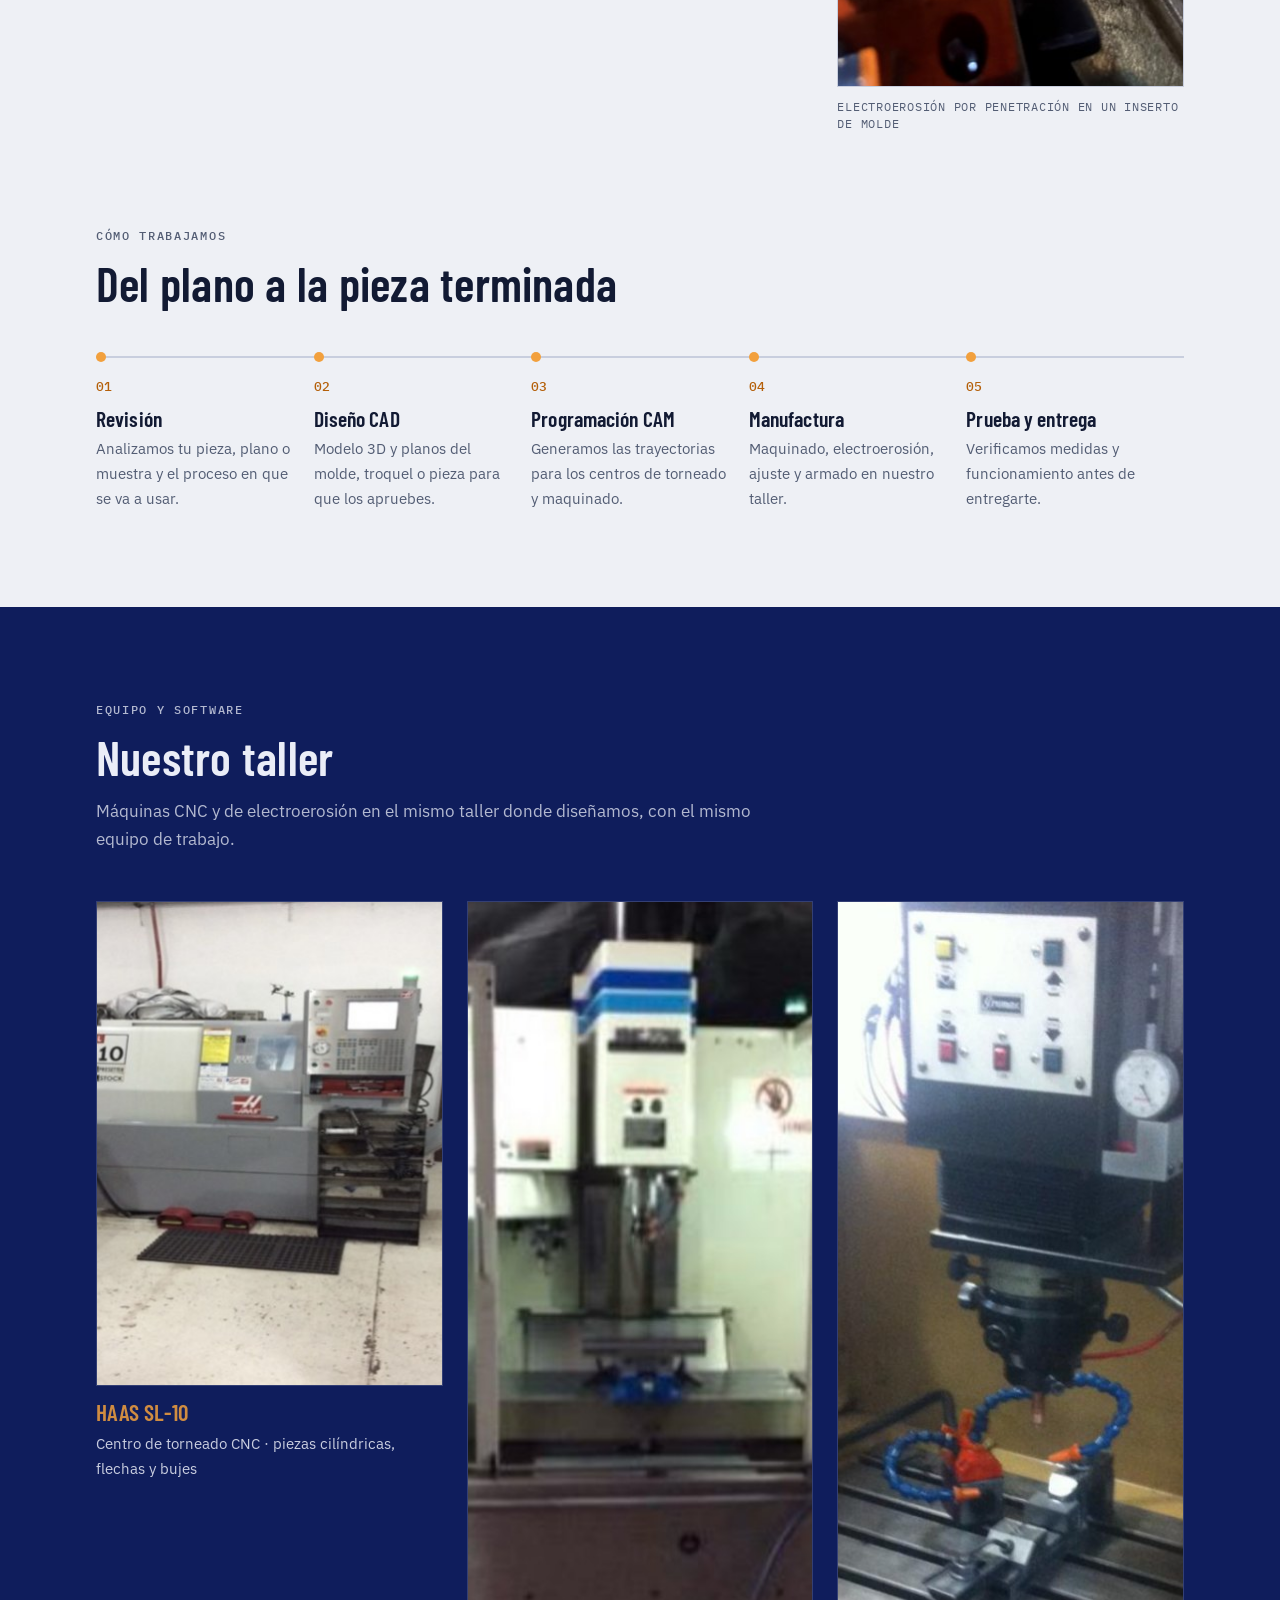
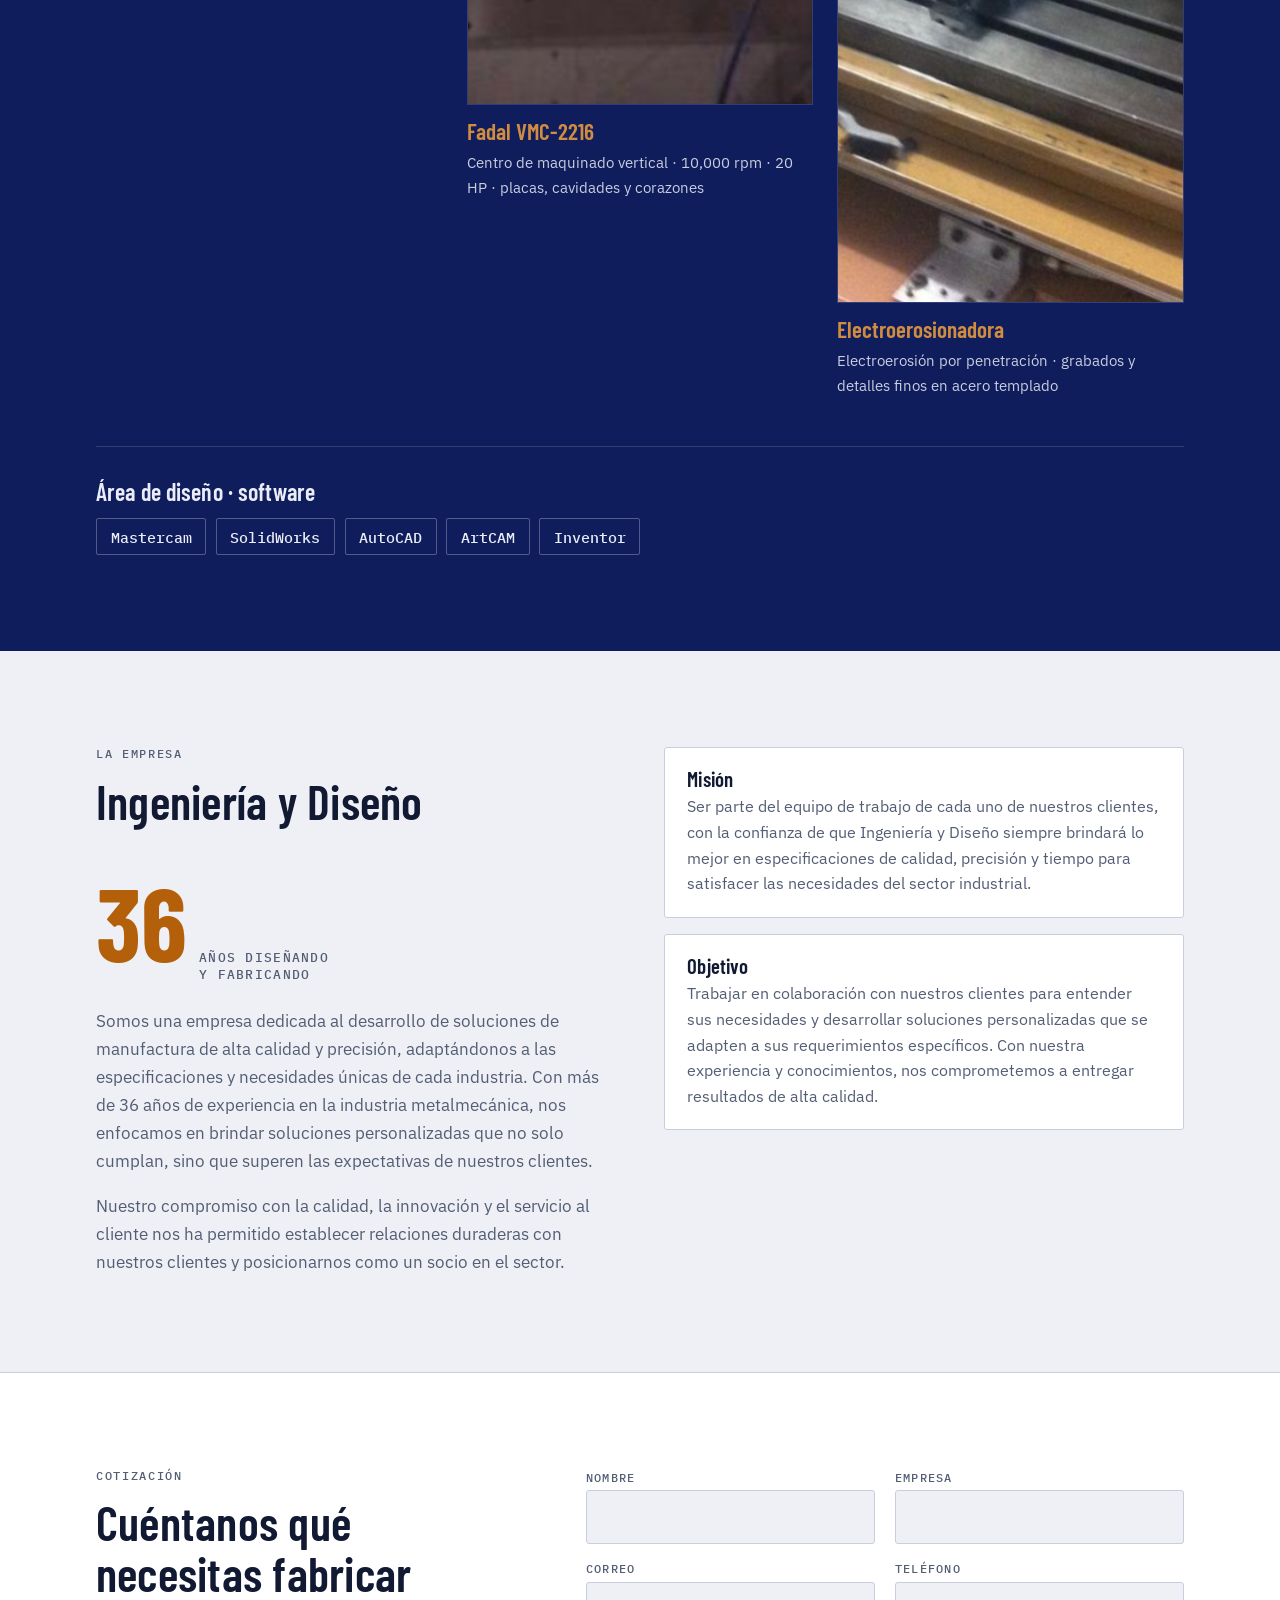
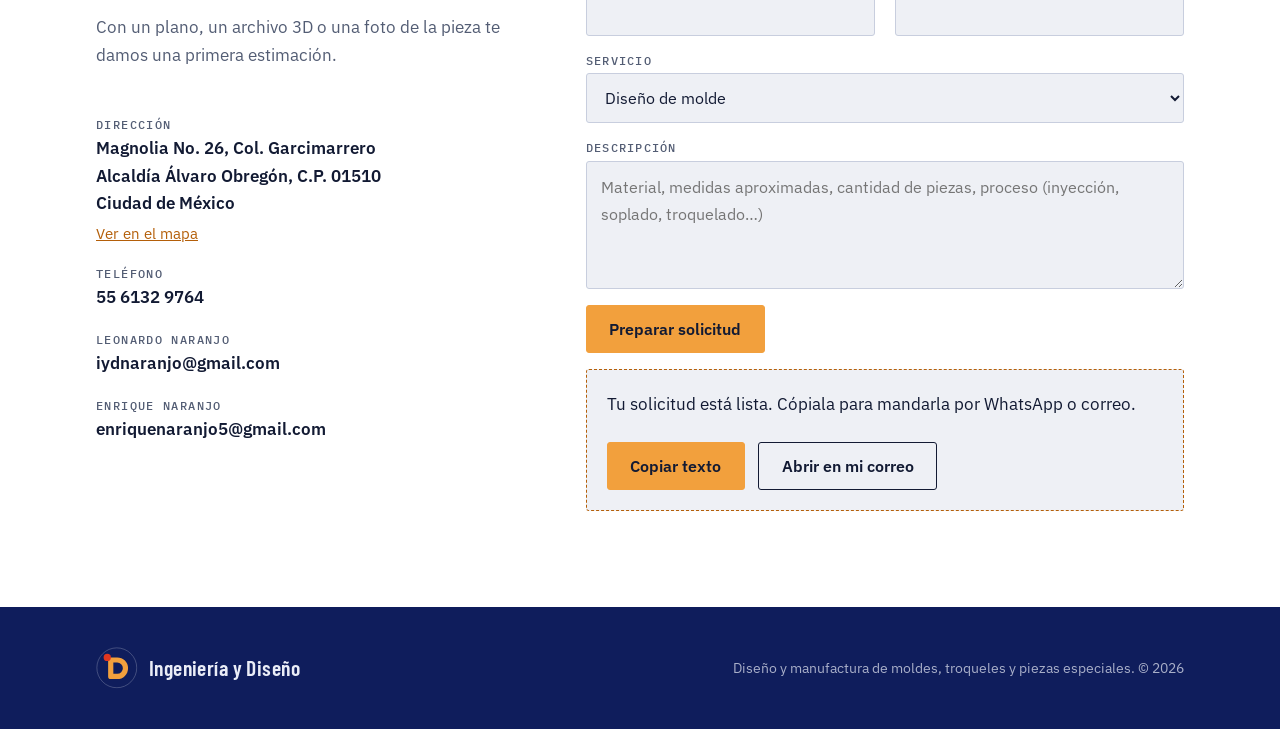
==== commit f9699c41: "Mostrar el equipo del taller con fotos Centro de torneado HAAS SL-10, centro de maquinado Fadal VMC-" ====
--- a/ingenieria-y-diseno/index.html
+++ b/ingenieria-y-diseno/index.html
@@ -159,19 +159,15 @@
 }
 
 /* Equipo y software */
-.taller { display: grid; grid-template-columns: .9fr 1.1fr; gap: 3rem; align-items: start; }
-.taller figure { margin: 0; min-width: 0; }
-.taller figure img { display: block; width: 100%; height: auto; border: 1px solid rgba(255,255,255,.15); }
-.taller figcaption { font: 400 .8rem/1.4 var(--mono); letter-spacing: .06em; text-transform: uppercase; opacity: .7; margin-top: .75rem; }
-.tabla-envoltura { overflow-x: auto; min-width: 0; }
-table { width: 100%; border-collapse: collapse; font-size: .97rem; }
-th, td { text-align: left; padding: .8rem .75rem .8rem 0; border-bottom: 1px solid rgba(255,255,255,.14); vertical-align: top; }
-th { font: 500 .72rem/1.3 var(--mono); letter-spacing: .12em; text-transform: uppercase; opacity: .65; }
-td.valor { font-family: var(--mono); font-size: .88rem; color: var(--naranja); }
-.taller h3 { font-size: 1.5rem; margin-block: 2.25rem .9rem; }
+.maquinas { display: grid; grid-template-columns: repeat(auto-fit, minmax(16rem, 1fr)); gap: 2rem 1.5rem; }
+.maquinas figure { margin: 0; min-width: 0; }
+.maquinas img { display: block; width: 100%; aspect-ratio: 4 / 3; object-fit: cover; border: 1px solid rgba(255,255,255,.15); }
+.maquinas figcaption { margin-top: .9rem; font-size: .95rem; opacity: .85; }
+.maquinas figcaption b { display: block; font: 600 1.45rem/1.1 var(--display); color: var(--naranja); margin-bottom: .3rem; }
+.software { margin-top: 3rem; padding-top: 2rem; border-top: 1px solid rgba(255,255,255,.14); }
+.software h3 { font-size: 1.5rem; margin-bottom: .9rem; }
 .chips { display: flex; flex-wrap: wrap; gap: .6rem; }
 .chips span { border: 1px solid rgba(255,255,255,.28); padding: .45rem .85rem; border-radius: 2px; font: 500 .95rem var(--mono); }
-@media (max-width: 860px) { .taller { grid-template-columns: 1fr; } }
 
 /* Nosotros */
 .nosotros { display: grid; grid-template-columns: 1fr 1fr; gap: 3rem; align-items: start; }
@@ -364,6 +360,10 @@
         <img src="img/molde-4-cavidades.jpg" alt="Placa de molde de cuatro cavidades con logotipo grabado en cada cavidad y canales de alimentación en cruz" width="1004" height="848" loading="lazy">
         <figcaption>Placa de molde de 4 cavidades con grabado</figcaption>
       </figure>
+      <figure>
+        <img src="img/electroerosion-trabajando.jpg" alt="Electrodo de electroerosión sobre un inserto de molde sumergido en dieléctrico" width="1004" height="1339" loading="lazy">
+        <figcaption>Electroerosión por penetración en un inserto de molde</figcaption>
+      </figure>
     </div>
   </div>
 </section>
@@ -389,28 +389,26 @@
     <div class="seccion-cabeza">
       <p class="etiqueta">Equipo y software</p>
       <h2>Nuestro taller</h2>
-      <p>El diseño y la manufactura se hacen en el mismo lugar, con el mismo equipo de trabajo.</p>
-    </div>
-    <div class="taller">
+      <p>Máquinas CNC y de electroerosión en el mismo taller donde diseñamos, con el mismo equipo de trabajo.</p>
+    </div>
+    <div class="maquinas">
       <figure>
         <img src="img/torno-haas.jpg" alt="Centro de torneado HAAS SL-10 en el taller" width="497" height="485" loading="lazy">
-        <figcaption>Centro de torneado HAAS SL-10</figcaption>
+        <figcaption><b>HAAS SL-10</b>Centro de torneado CNC · piezas cilíndricas, flechas y bujes</figcaption>
       </figure>
-      <div>
-        <div class="tabla-envoltura">
-          <table>
-            <thead><tr><th>Equipo</th><th>Uso</th></tr></thead>
-            <tbody>
-              <tr><td>Centro de torneado HAAS</td><td class="valor">Piezas cilíndricas, flechas, bujes</td></tr>
-              <tr><td>Centro de maquinado CNC</td><td class="valor">Placas, cavidades, corazones</td></tr>
-              <tr><td>Electroerosión por penetración</td><td class="valor">Grabados y detalles finos</td></tr>
-            </tbody>
-          </table>
-        </div>
-        <h3>Área de diseño · software</h3>
-        <div class="chips">
-          <span>Mastercam</span><span>SolidWorks</span><span>AutoCAD</span><span>ArtCAM</span><span>Inventor</span>
-        </div>
+      <figure>
+        <img src="img/fadal-vmc-2216.jpg" alt="Centro de maquinado vertical Fadal VMC-2216 con las puertas abiertas" width="1004" height="804" loading="lazy">
+        <figcaption><b>Fadal VMC-2216</b>Centro de maquinado vertical · 10,000 rpm · 20 HP · placas, cavidades y corazones</figcaption>
+      </figure>
+      <figure>
+        <img src="img/electroerosionadora.jpg" alt="Máquina electroerosionadora por penetración con su mesa de trabajo" width="1004" height="1002" loading="lazy">
+        <figcaption><b>Electroerosionadora</b>Electroerosión por penetración · grabados y detalles finos en acero templado</figcaption>
+      </figure>
+    </div>
+    <div class="software">
+      <h3>Área de diseño · software</h3>
+      <div class="chips">
+        <span>Mastercam</span><span>SolidWorks</span><span>AutoCAD</span><span>ArtCAM</span><span>Inventor</span>
       </div>
     </div>
   </div>
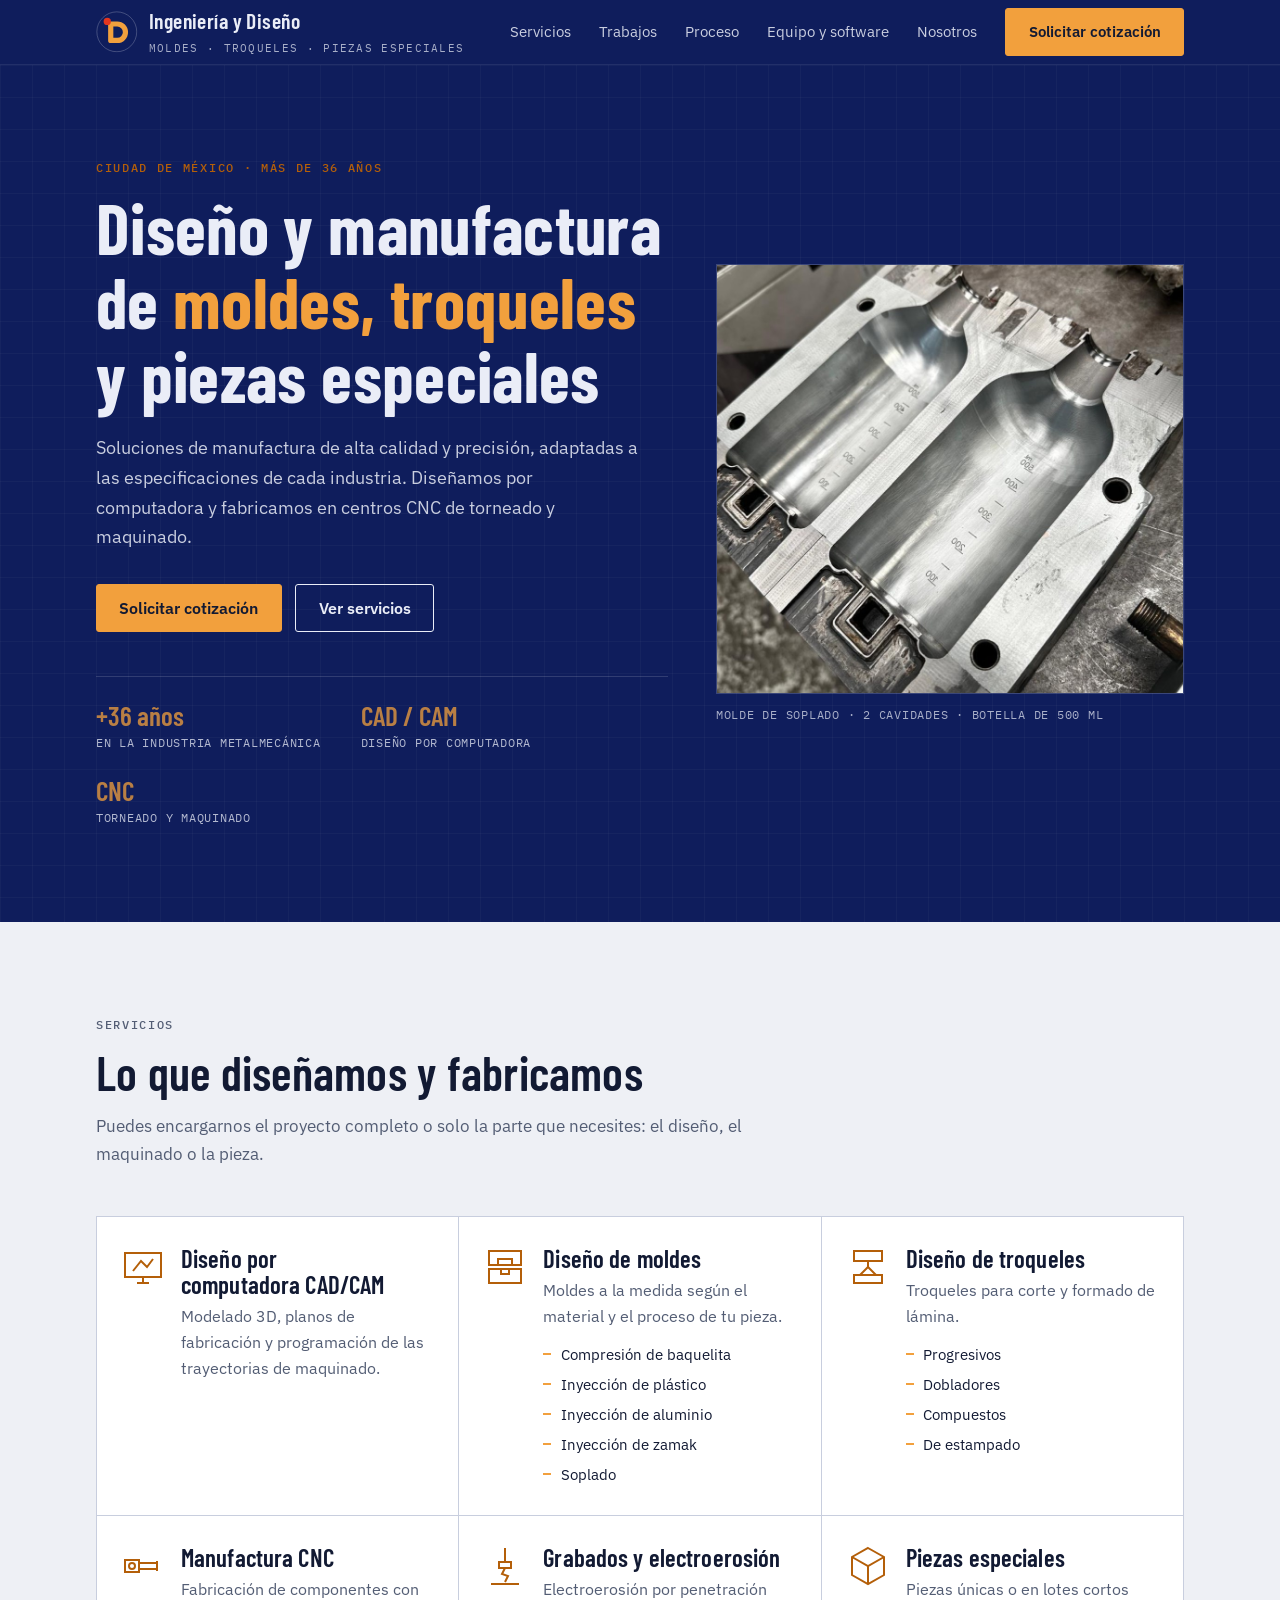
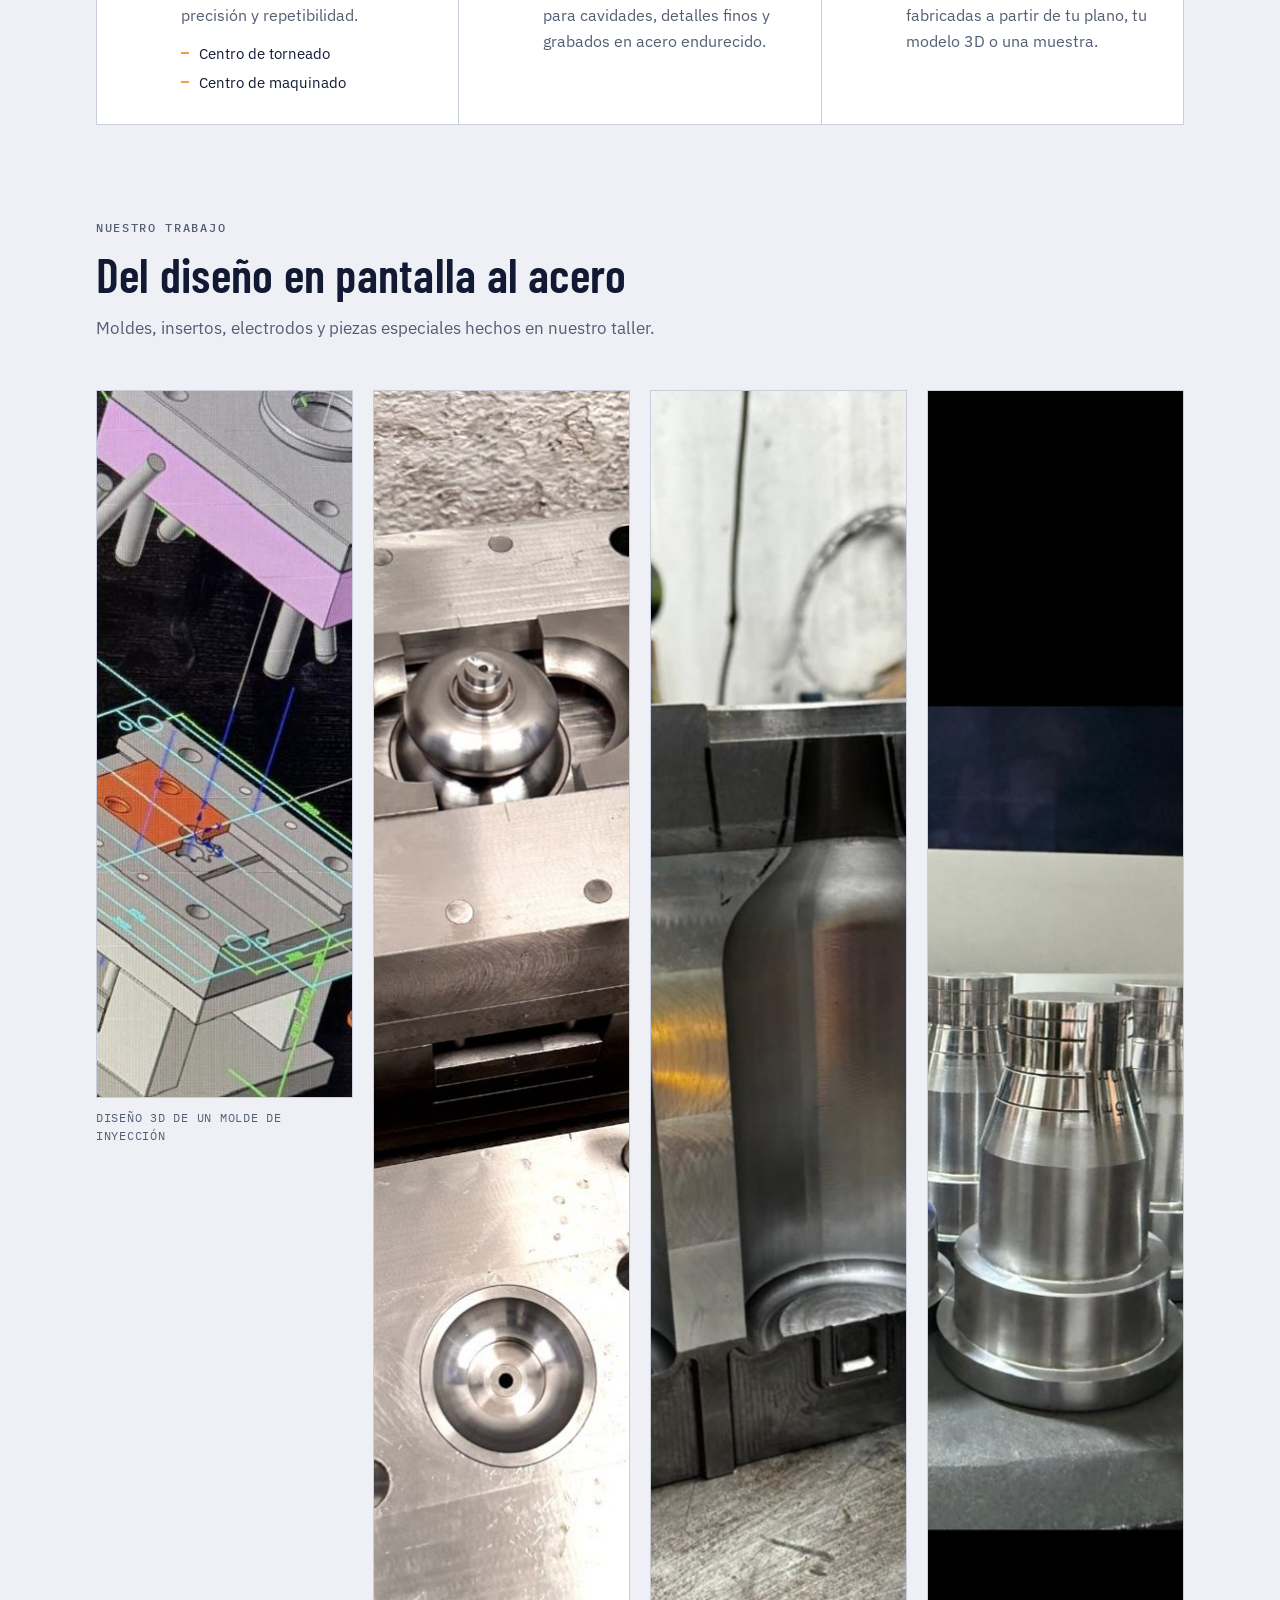
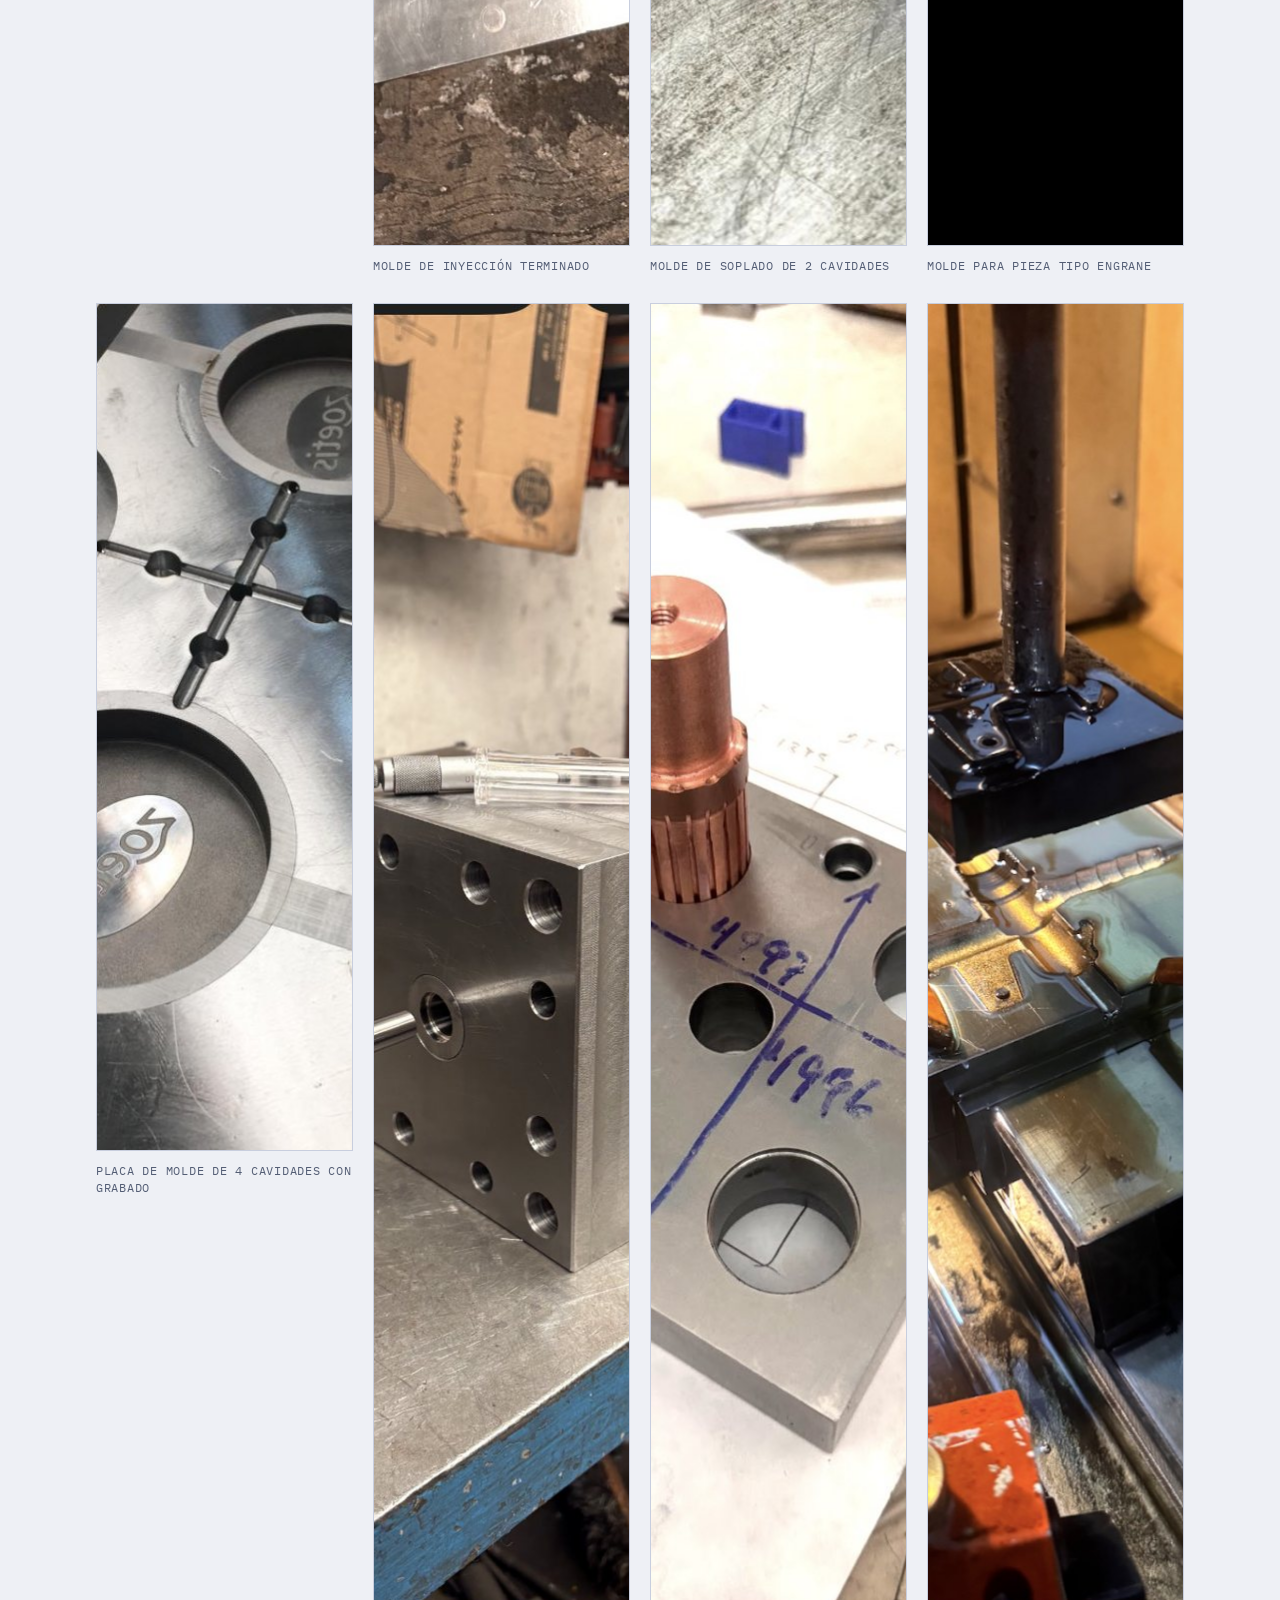
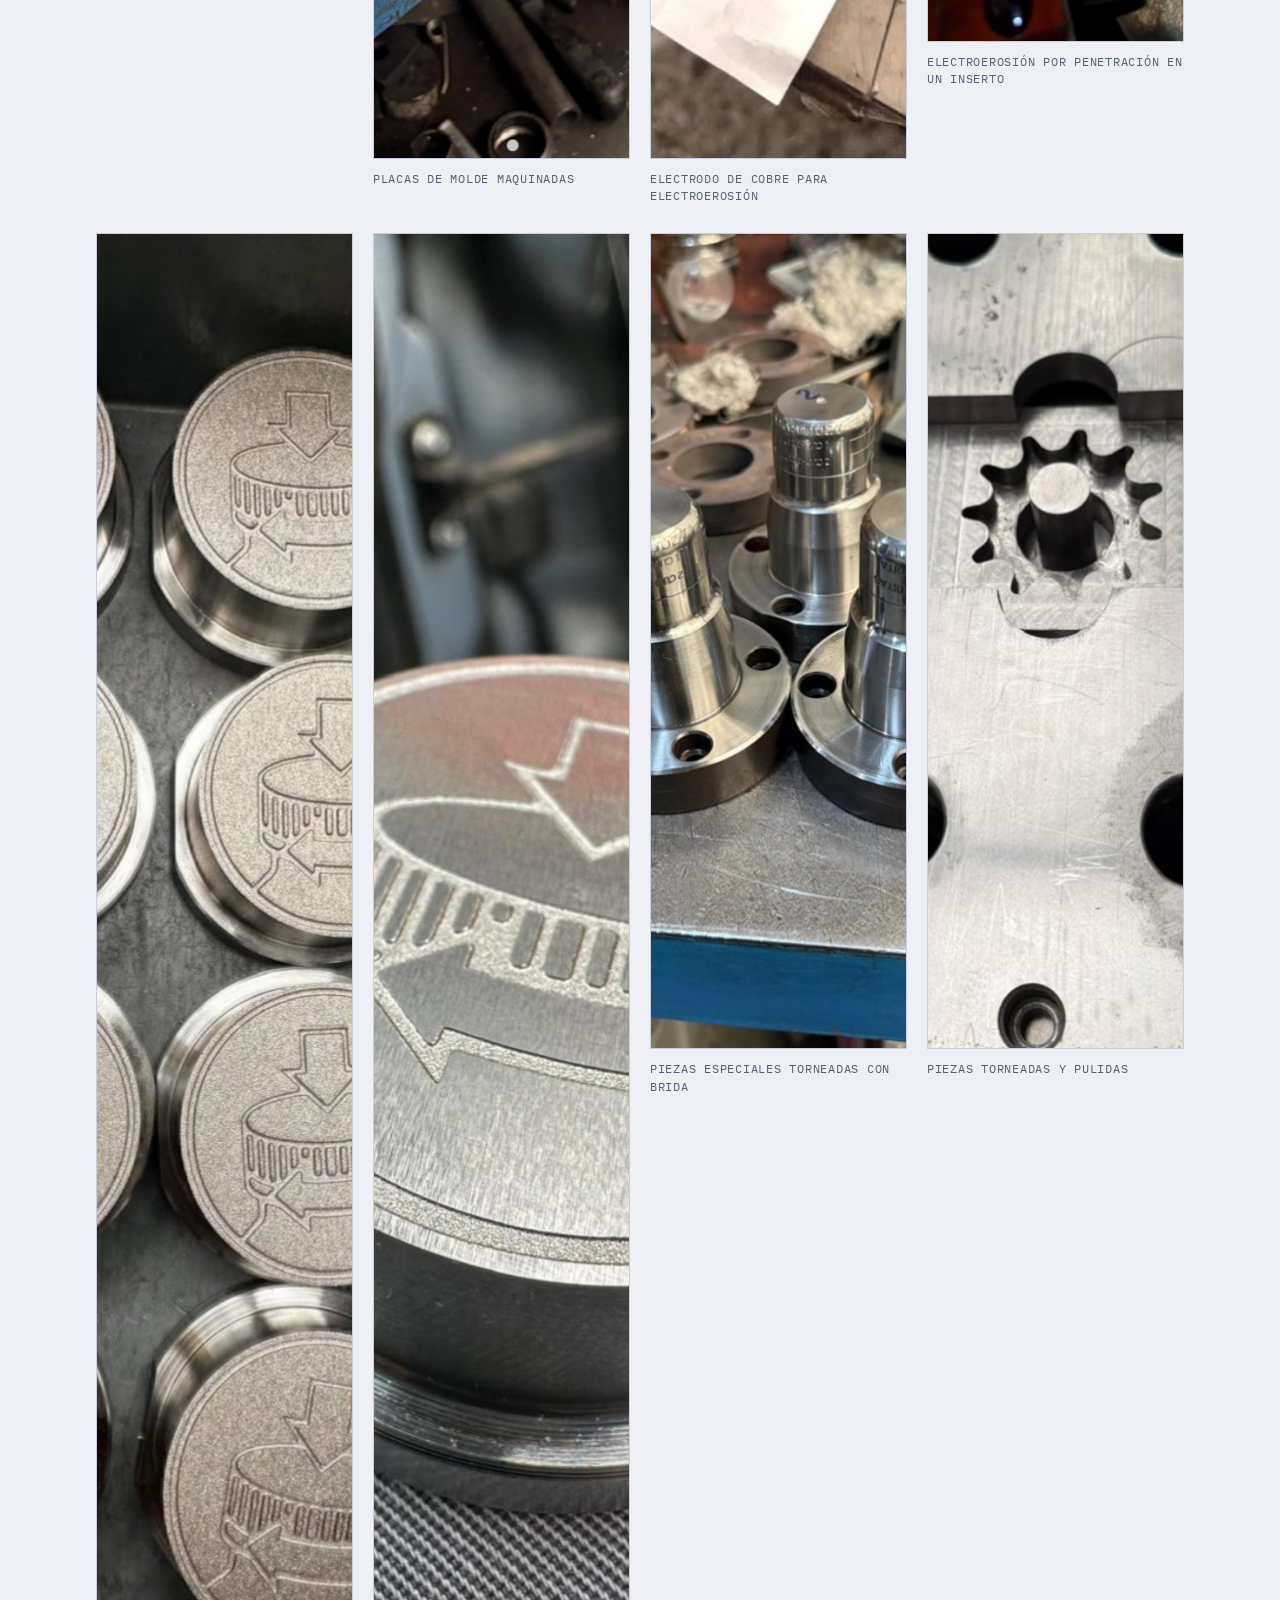
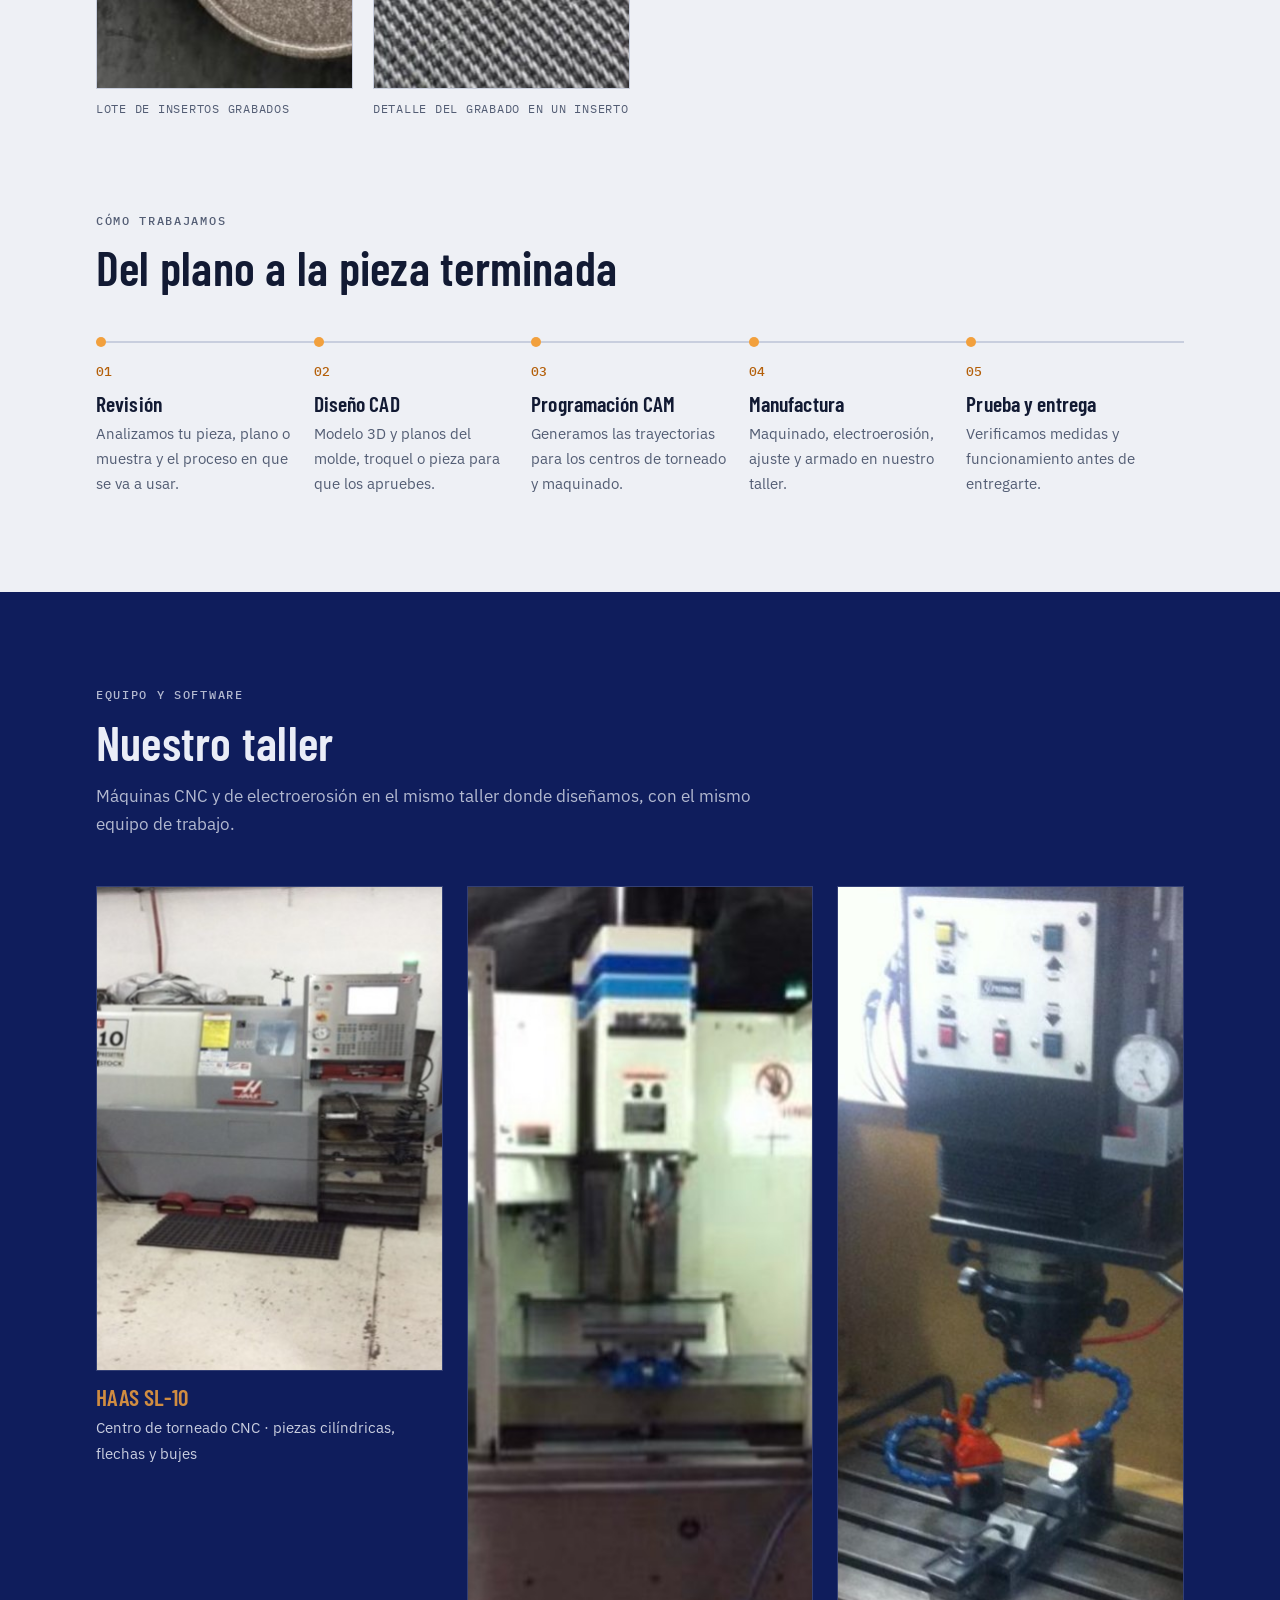
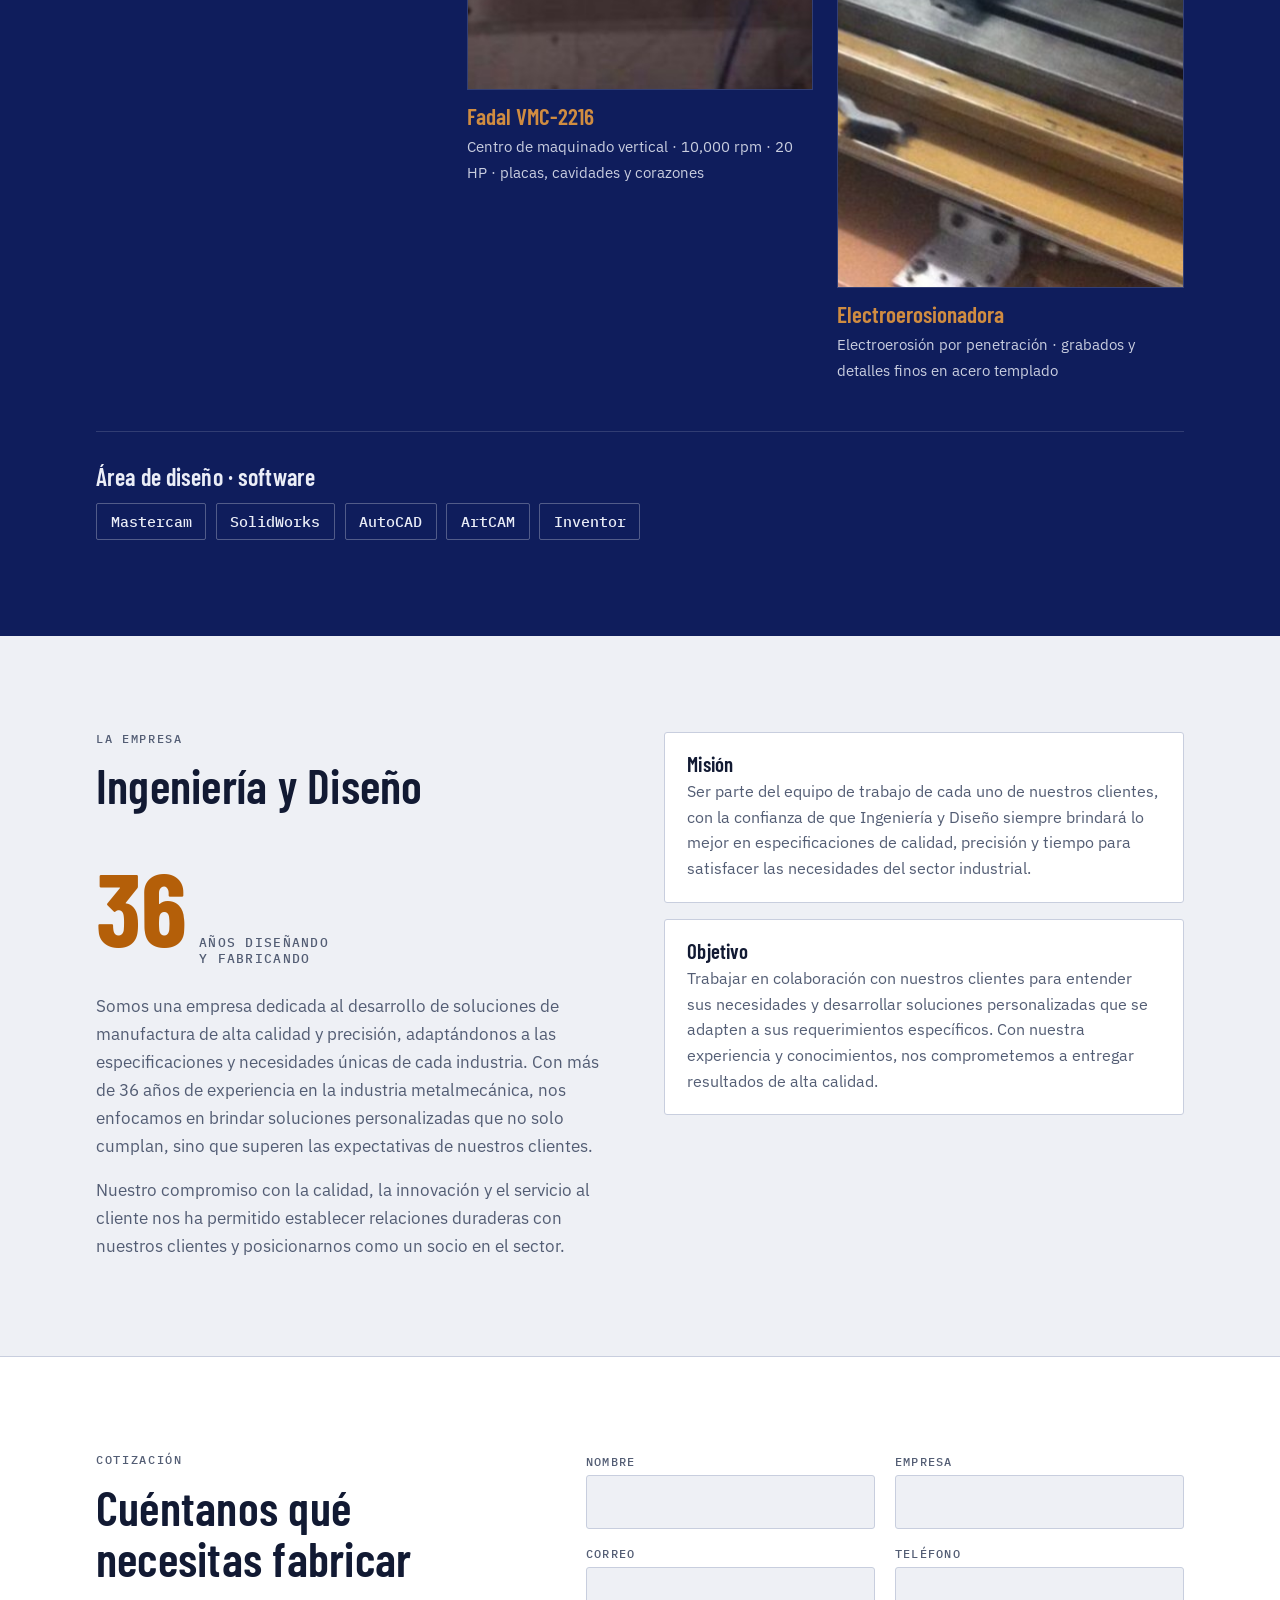
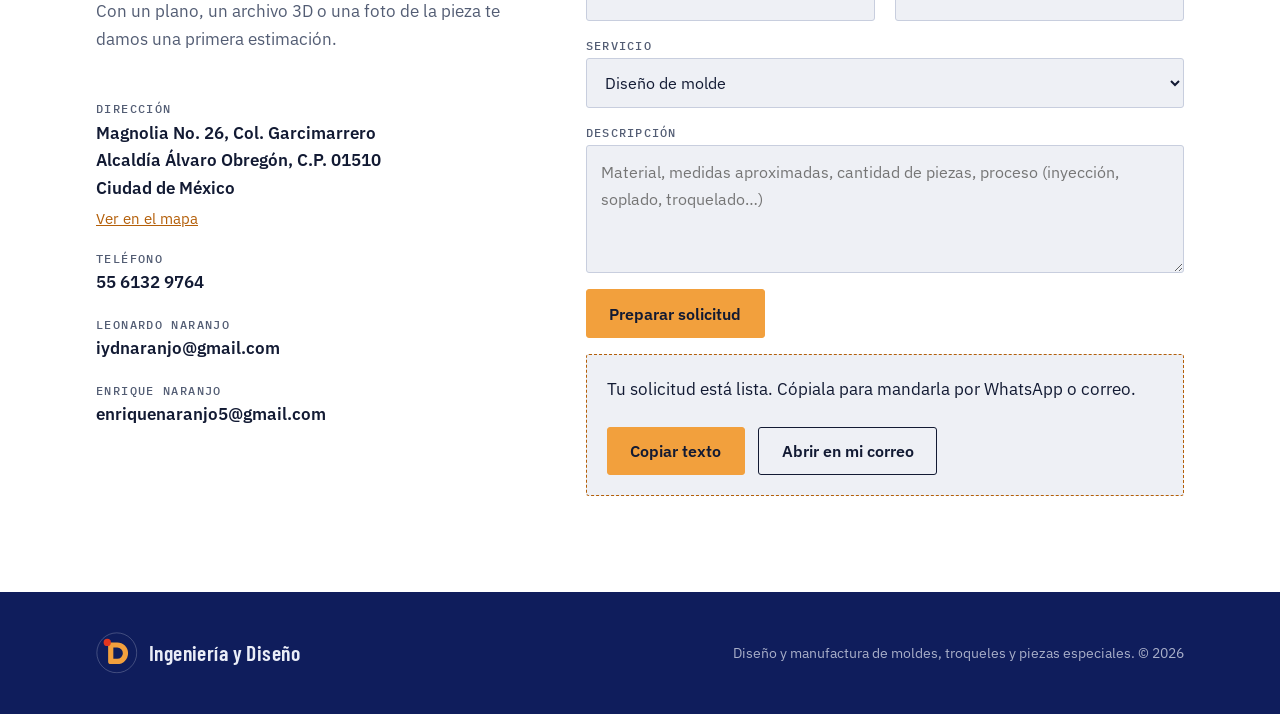
==== commit 5b156d69: "Ampliar la galería de trabajos a 12 fotos Moldes de inyección y soplado, placas, electrodo de cobre," ====
--- a/ingenieria-y-diseno/index.html
+++ b/ingenieria-y-diseno/index.html
@@ -140,10 +140,14 @@
 .servicio li::before { content: ""; position: absolute; left: 0; top: .72em; width: .5rem; height: 2px; background: var(--naranja); }
 
 /* Galería */
-.galeria { display: grid; grid-template-columns: repeat(auto-fit, minmax(17rem, 1fr)); gap: 1.5rem; }
+.galeria { display: grid; grid-template-columns: repeat(auto-fill, minmax(16rem, 1fr)); gap: 1.75rem 1.25rem; }
 .galeria figure { margin: 0; min-width: 0; }
 .galeria img { display: block; width: 100%; aspect-ratio: 4 / 3; object-fit: cover; border: 1px solid var(--linea); }
 .galeria figcaption { font: 400 .78rem/1.4 var(--mono); letter-spacing: .06em; text-transform: uppercase; color: var(--tenue); margin-top: .7rem; }
+@media (max-width: 560px) {
+  .galeria { grid-template-columns: 1fr 1fr; gap: 1.25rem .75rem; }
+  .galeria figcaption { font-size: .68rem; letter-spacing: .03em; }
+}
 
 /* Proceso */
 .proceso { list-style: none; margin: 0; padding: 0; display: grid; grid-template-columns: repeat(5, 1fr); gap: 0; counter-reset: paso; }
@@ -350,6 +354,7 @@
     <div class="seccion-cabeza">
       <p class="etiqueta">Nuestro trabajo</p>
       <h2>Del diseño en pantalla al acero</h2>
+      <p>Moldes, insertos, electrodos y piezas especiales hechos en nuestro taller.</p>
     </div>
     <div class="galeria">
       <figure>
@@ -357,12 +362,48 @@
         <figcaption>Diseño 3D de un molde de inyección</figcaption>
       </figure>
       <figure>
+        <img src="img/molde-inyeccion.jpg" alt="Molde de inyección abierto mostrando la cavidad, el corazón y las guías" width="1100" height="1456" loading="lazy">
+        <figcaption>Molde de inyección terminado</figcaption>
+      </figure>
+      <figure>
+        <img src="img/molde-soplado-2.jpg" alt="Molde de soplado abierto con dos cavidades en forma de botella" width="1100" height="1456" loading="lazy">
+        <figcaption>Molde de soplado de 2 cavidades</figcaption>
+      </figure>
+      <figure>
+        <img src="img/molde-engrane.jpg" alt="Placas de molde con cavidad en forma de engrane al centro" width="1100" height="1456" loading="lazy">
+        <figcaption>Molde para pieza tipo engrane</figcaption>
+      </figure>
+      <figure>
         <img src="img/molde-4-cavidades.jpg" alt="Placa de molde de cuatro cavidades con logotipo grabado en cada cavidad y canales de alimentación en cruz" width="1004" height="848" loading="lazy">
         <figcaption>Placa de molde de 4 cavidades con grabado</figcaption>
       </figure>
       <figure>
+        <img src="img/placas-molde.jpg" alt="Juegos de placas de molde maquinadas sobre el banco de trabajo" width="1100" height="1456" loading="lazy">
+        <figcaption>Placas de molde maquinadas</figcaption>
+      </figure>
+      <figure>
+        <img src="img/electrodo-cobre.jpg" alt="Electrodo de cobre ranurado junto a la placa de acero que va a erosionar, con sus medidas marcadas" width="1100" height="1456" loading="lazy">
+        <figcaption>Electrodo de cobre para electroerosión</figcaption>
+      </figure>
+      <figure>
         <img src="img/electroerosion-trabajando.jpg" alt="Electrodo de electroerosión sobre un inserto de molde sumergido en dieléctrico" width="1004" height="1339" loading="lazy">
-        <figcaption>Electroerosión por penetración en un inserto de molde</figcaption>
+        <figcaption>Electroerosión por penetración en un inserto</figcaption>
+      </figure>
+      <figure>
+        <img src="img/insertos-grabados.jpg" alt="Ocho insertos circulares con el mismo grabado, acomodados en una charola" width="1100" height="1456" loading="lazy">
+        <figcaption>Lote de insertos grabados</figcaption>
+      </figure>
+      <figure>
+        <img src="img/inserto-detalle.jpg" alt="Acercamiento a un inserto torneado con grabado de flechas y tapa" width="1100" height="1456" loading="lazy">
+        <figcaption>Detalle del grabado en un inserto</figcaption>
+      </figure>
+      <figure>
+        <img src="img/piezas-brida.jpg" alt="Cinco piezas torneadas con brida y barrenos sobre el banco de trabajo" width="1100" height="816" loading="lazy">
+        <figcaption>Piezas especiales torneadas con brida</figcaption>
+      </figure>
+      <figure>
+        <img src="img/piezas-torneadas.jpg" alt="Seis piezas torneadas escalonadas y pulidas sobre un escritorio" width="1100" height="816" loading="lazy">
+        <figcaption>Piezas torneadas y pulidas</figcaption>
       </figure>
     </div>
   </div>
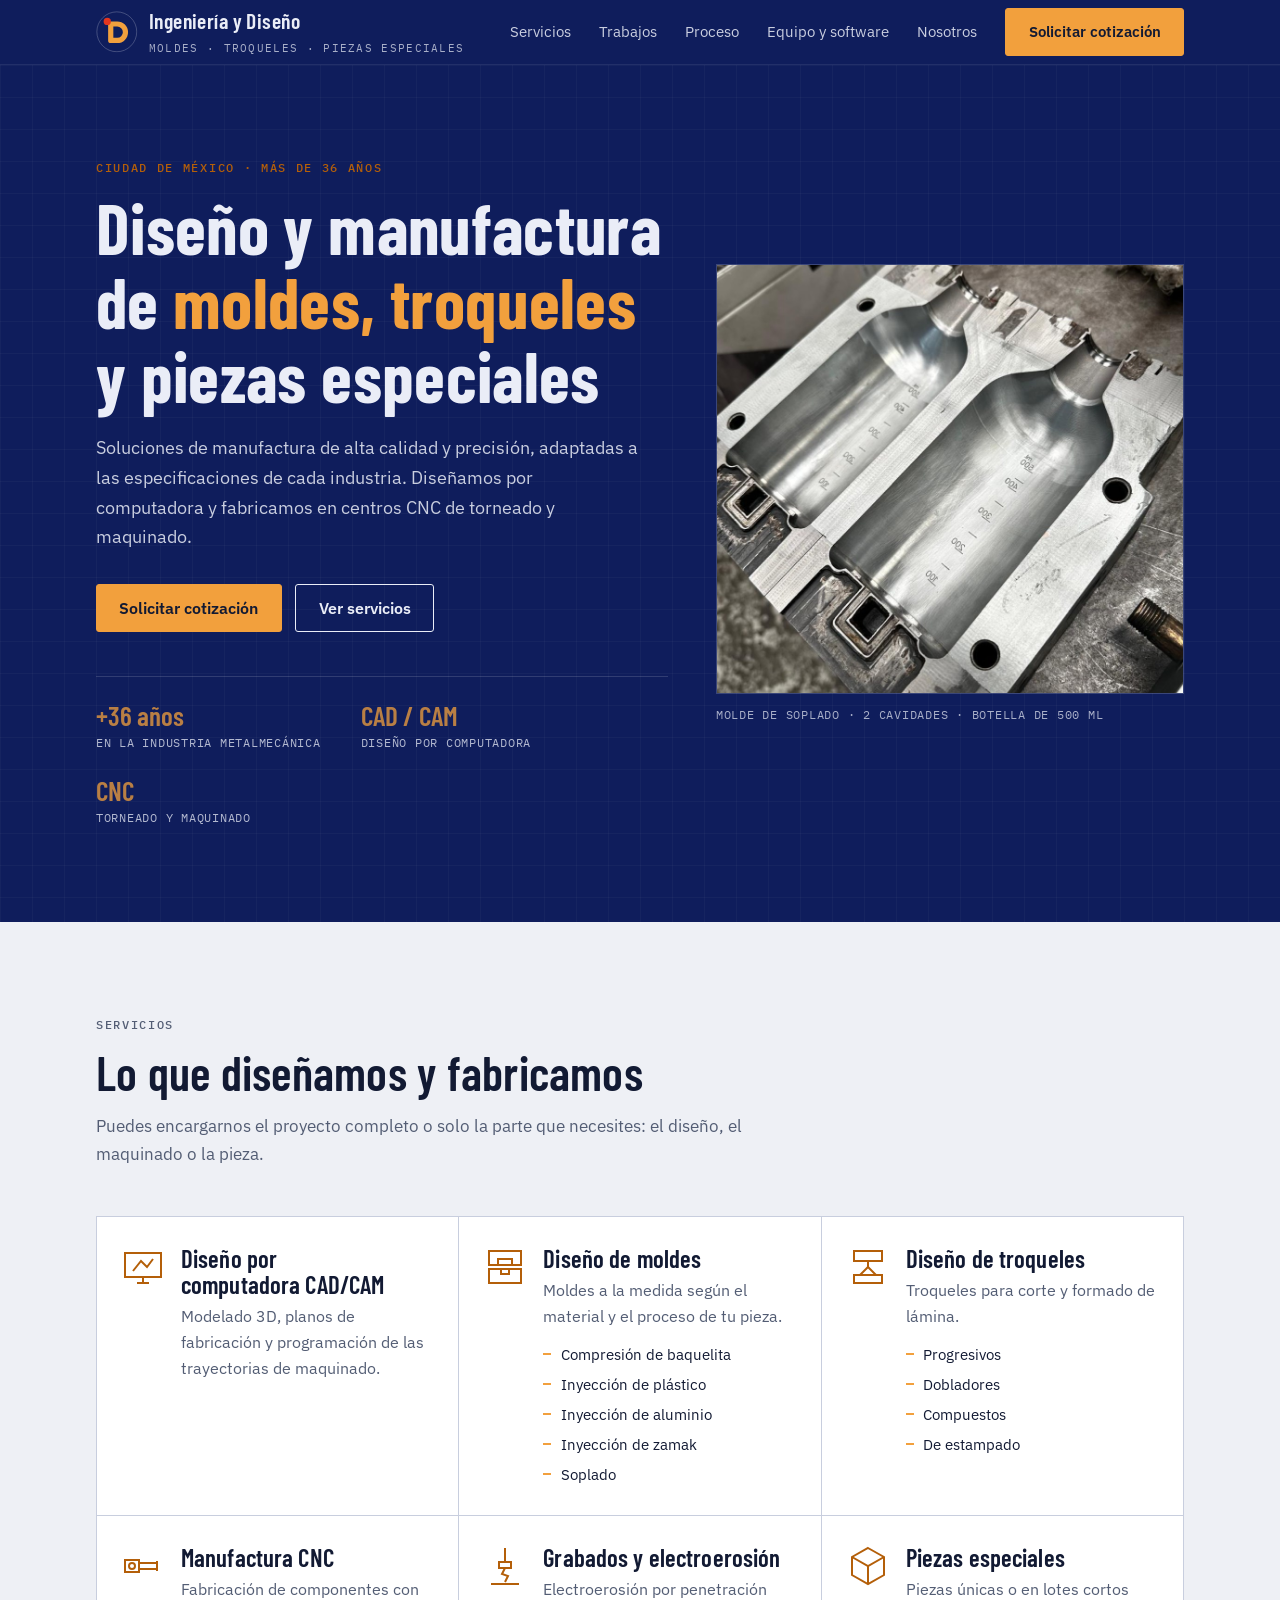
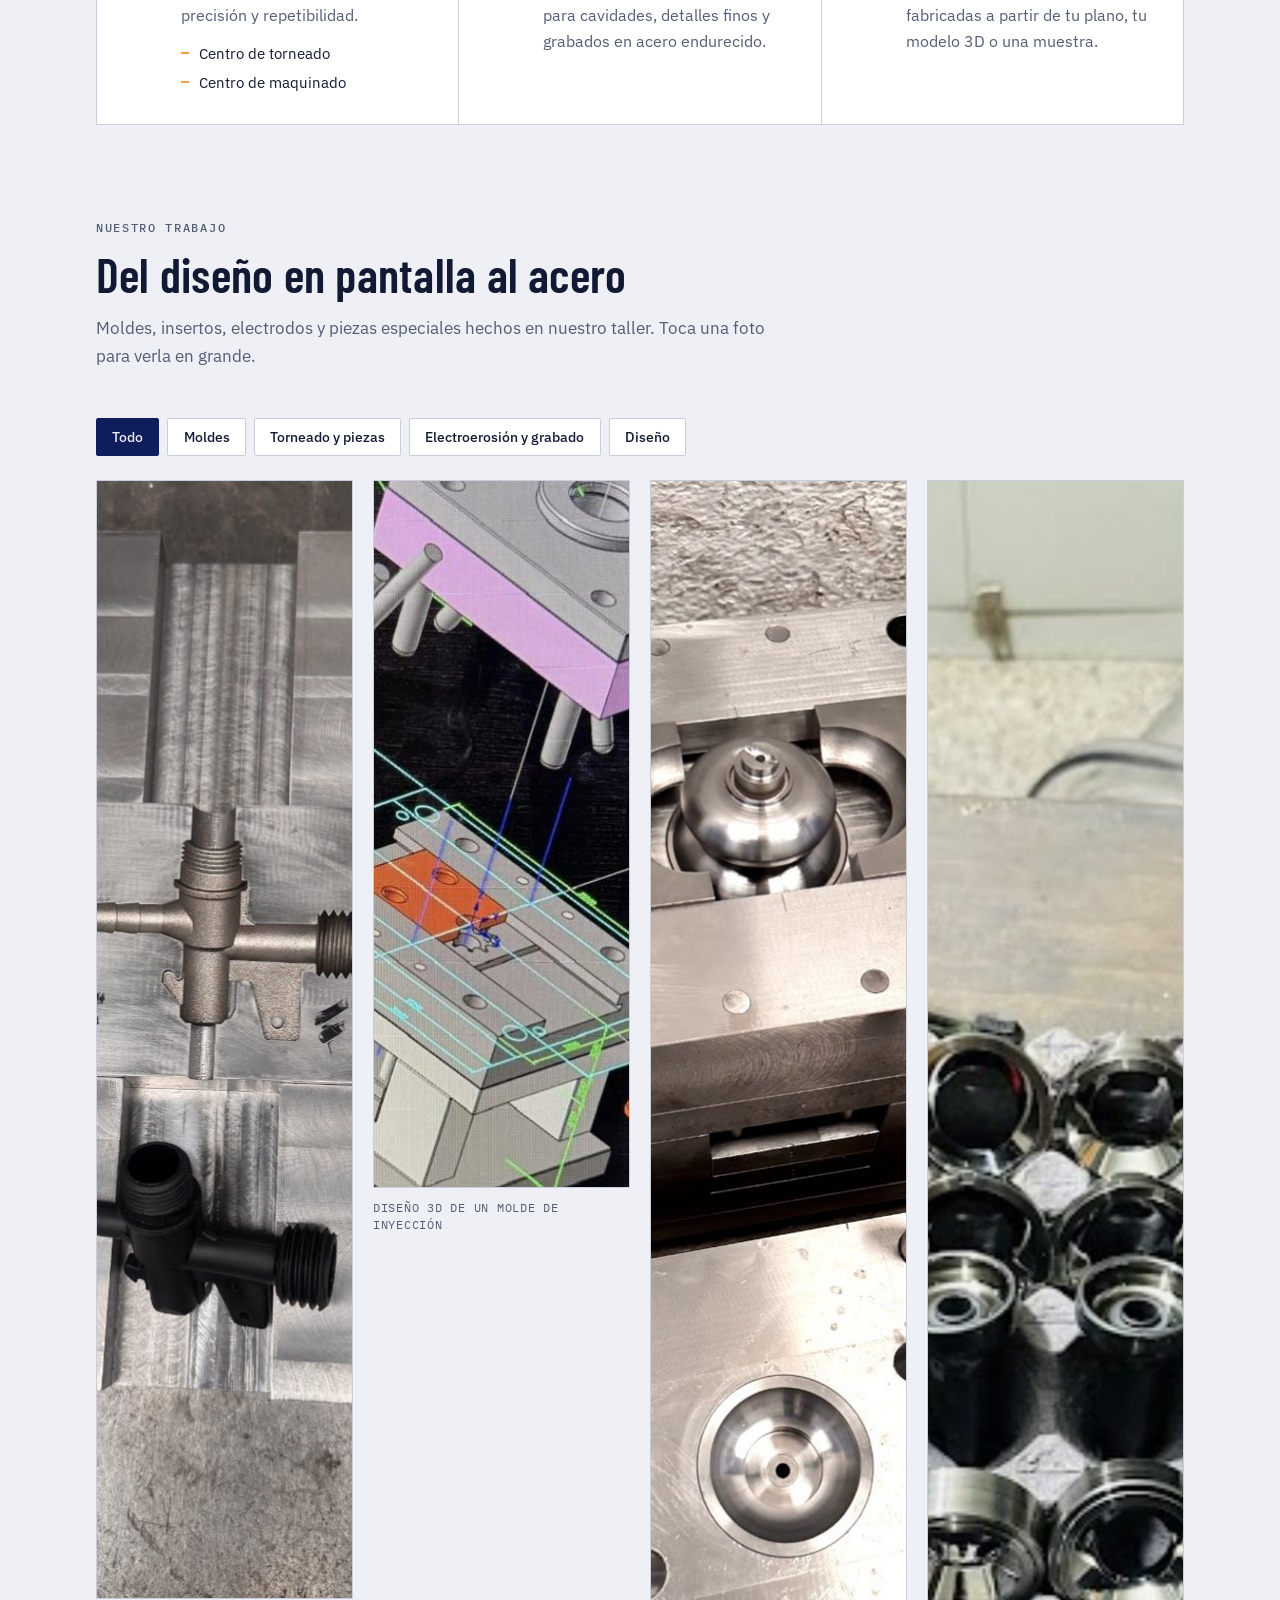
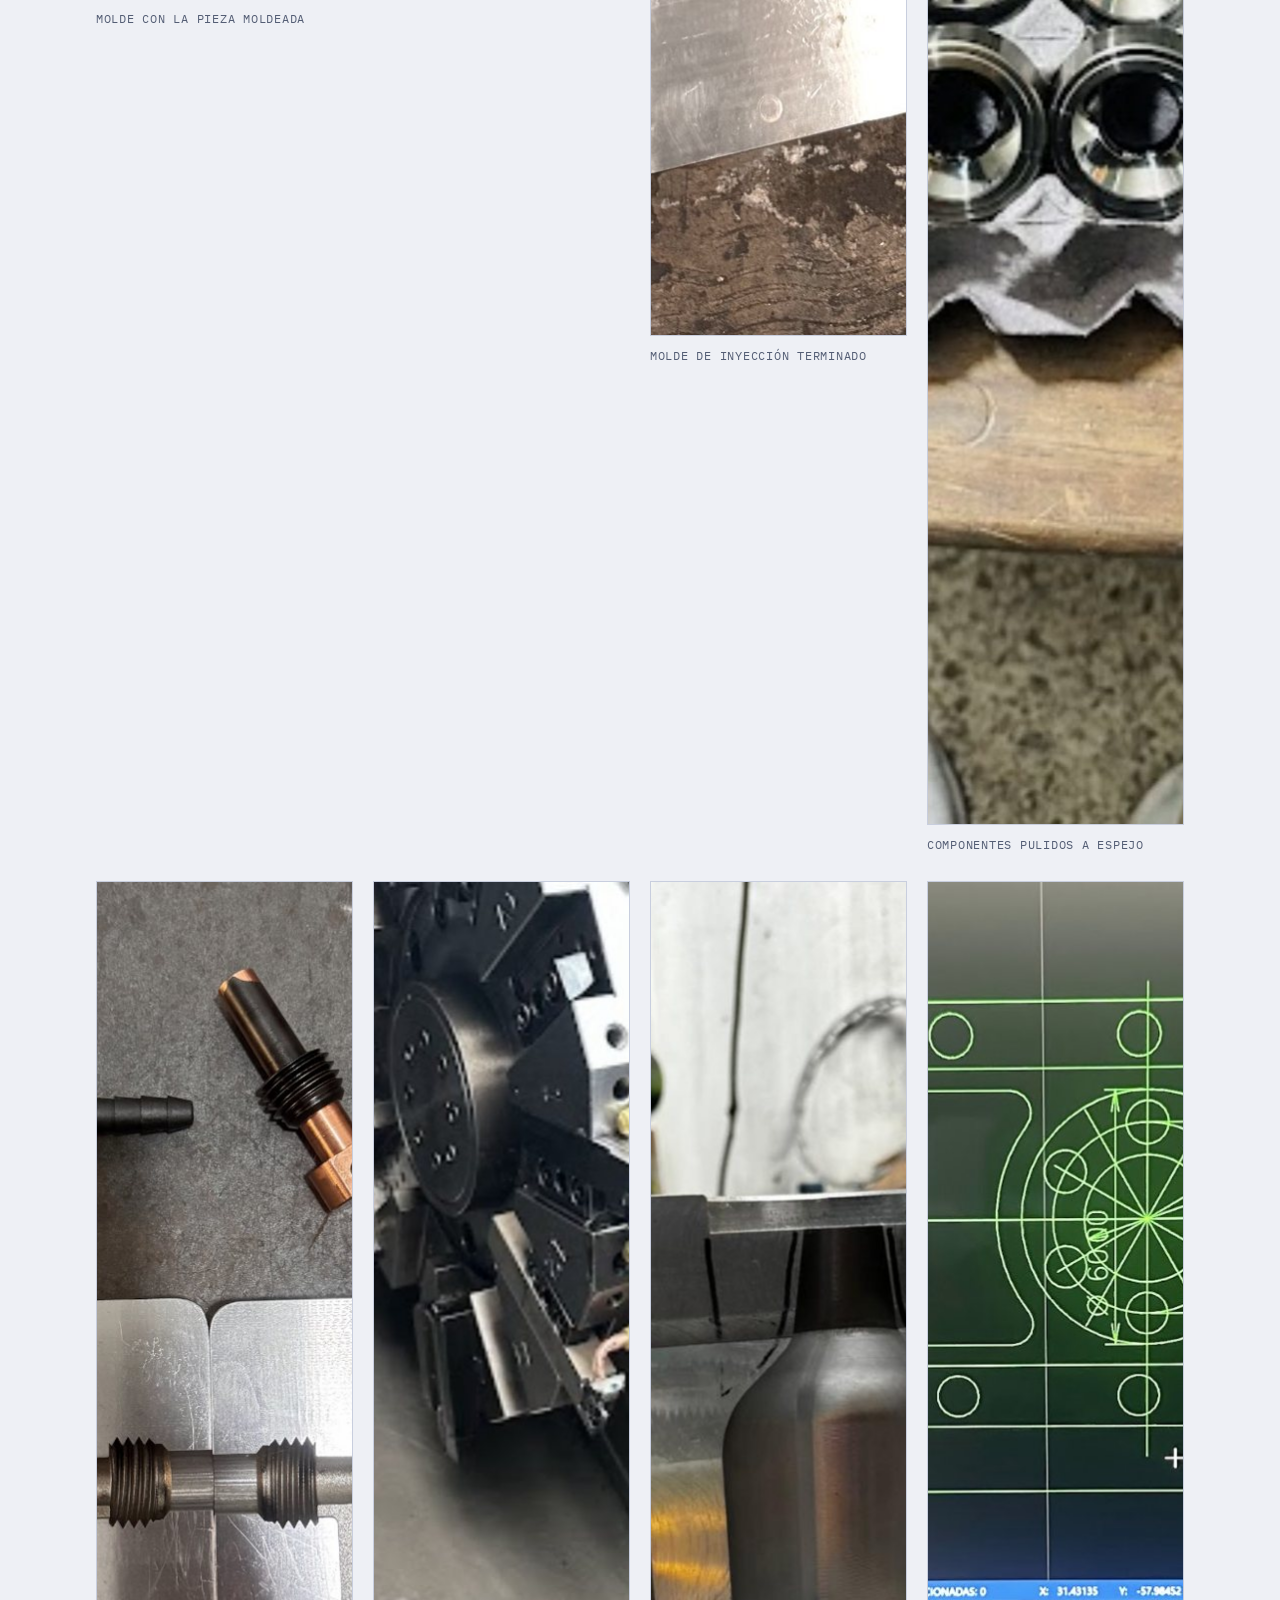
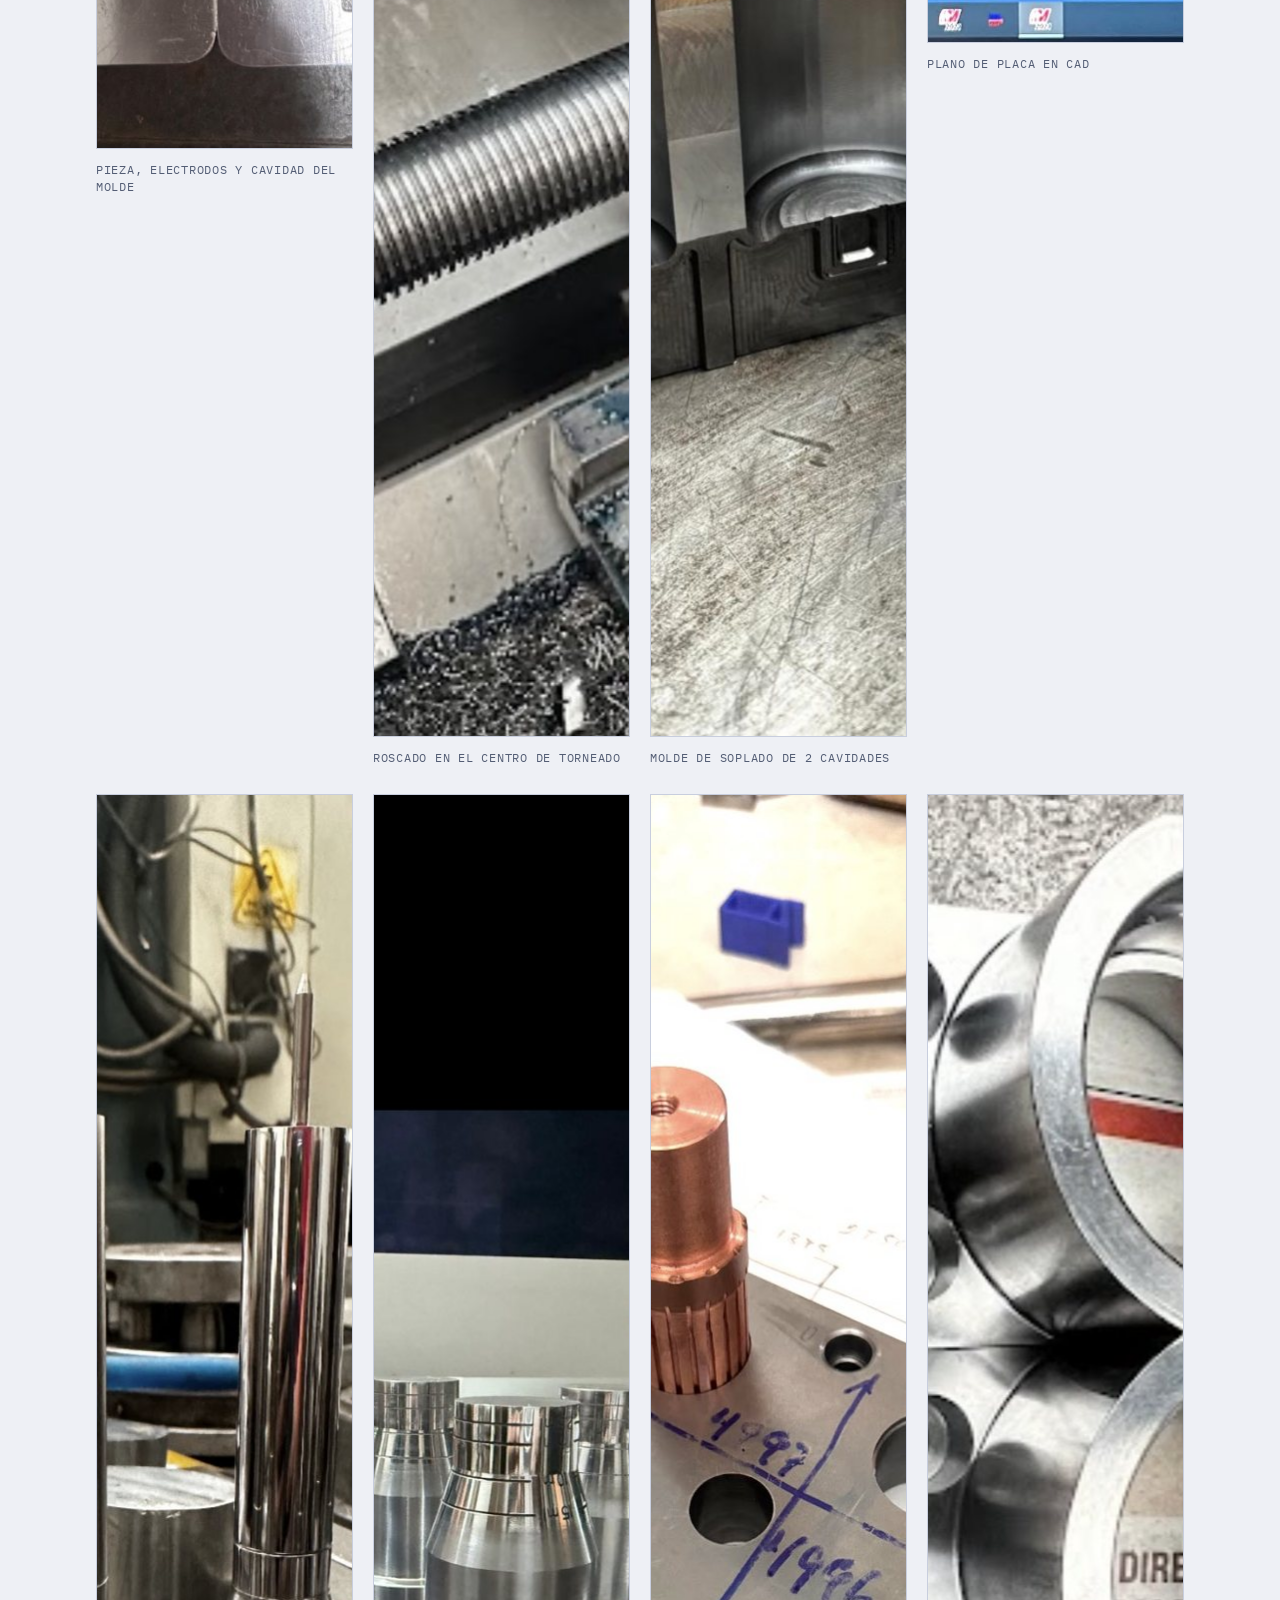
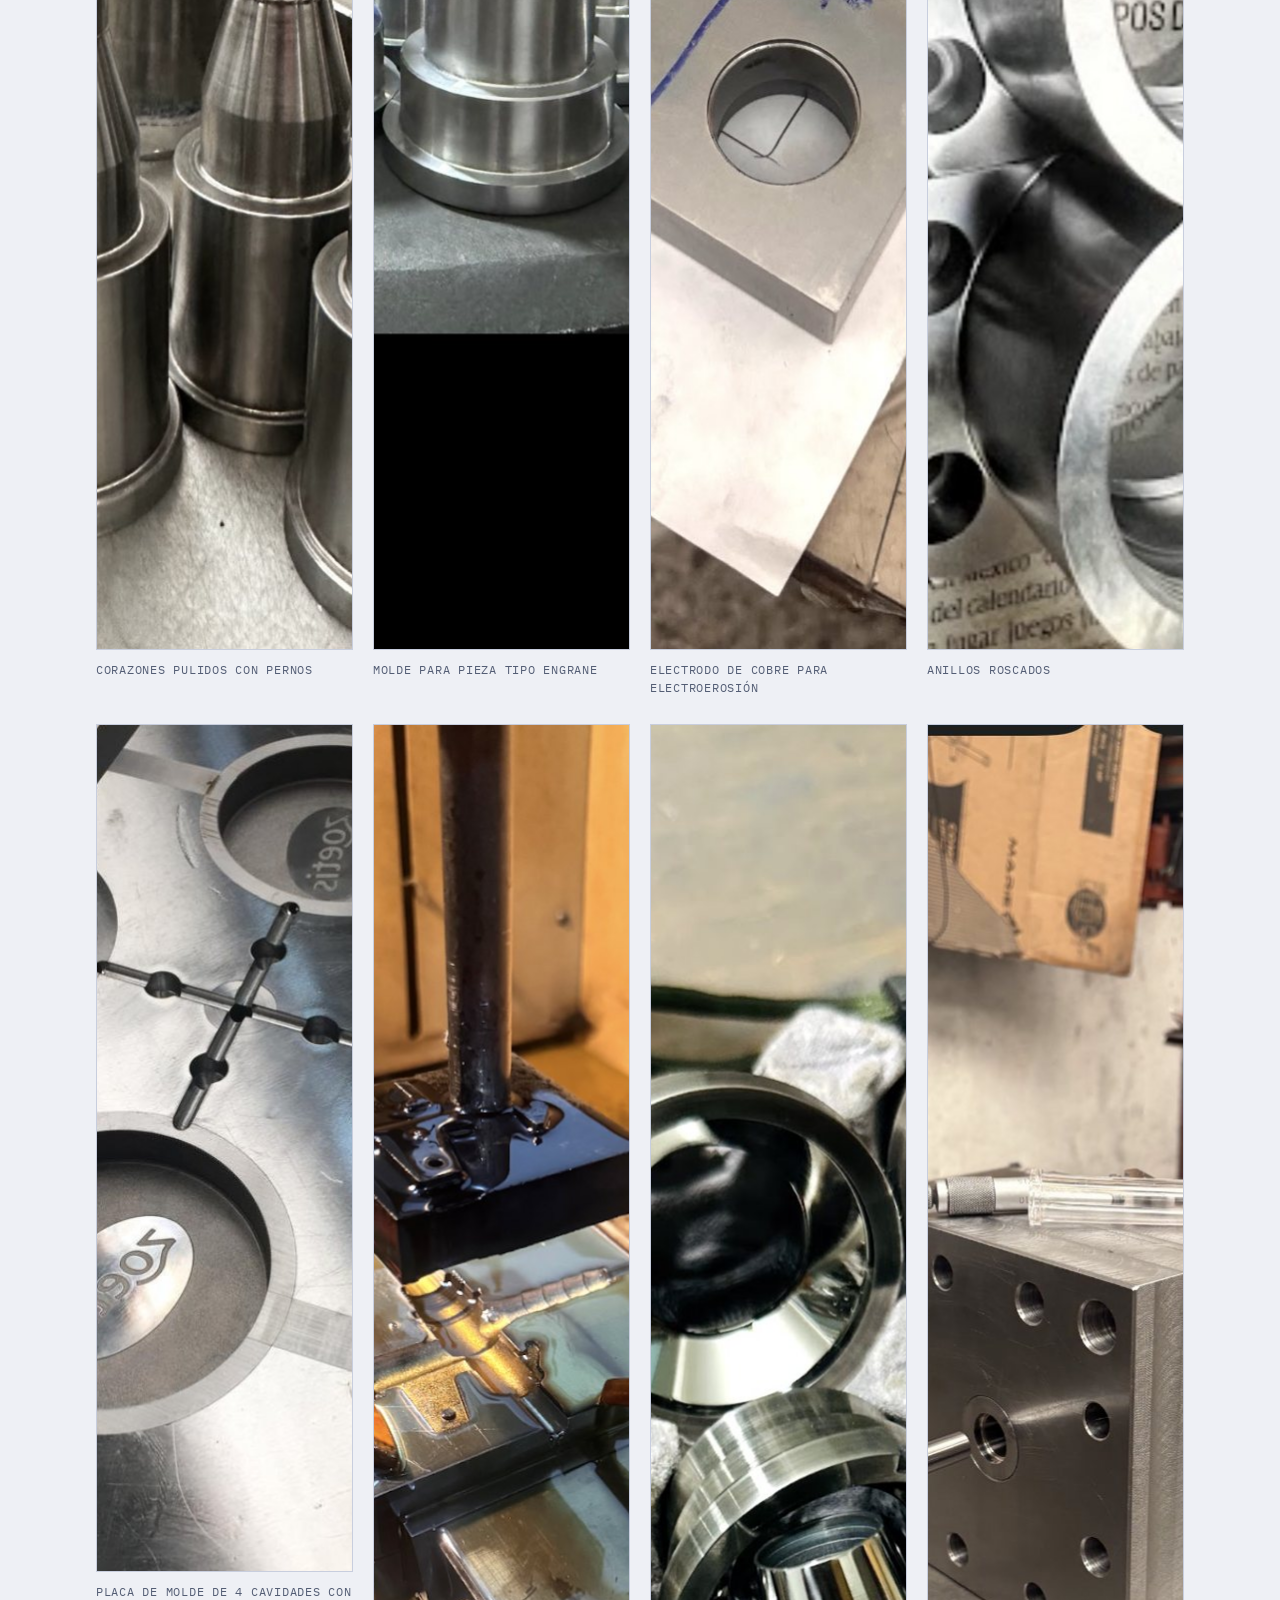
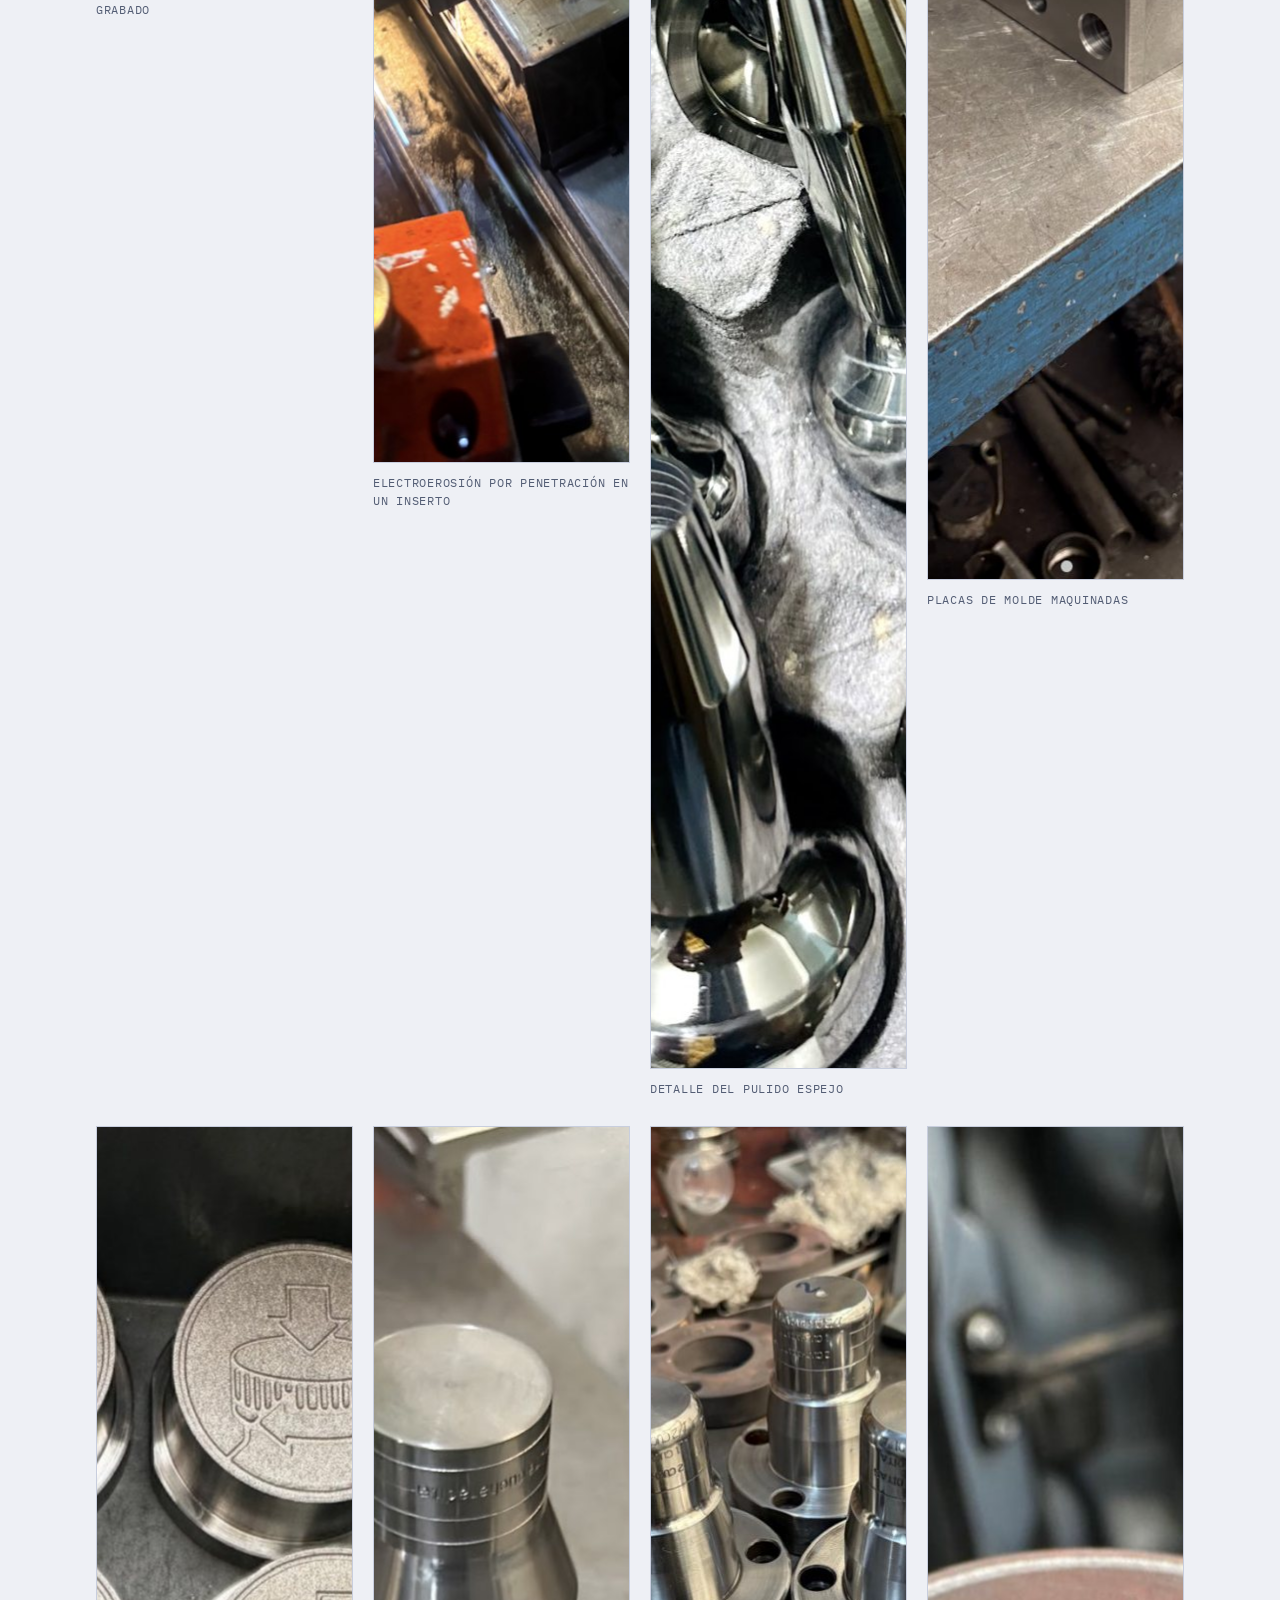
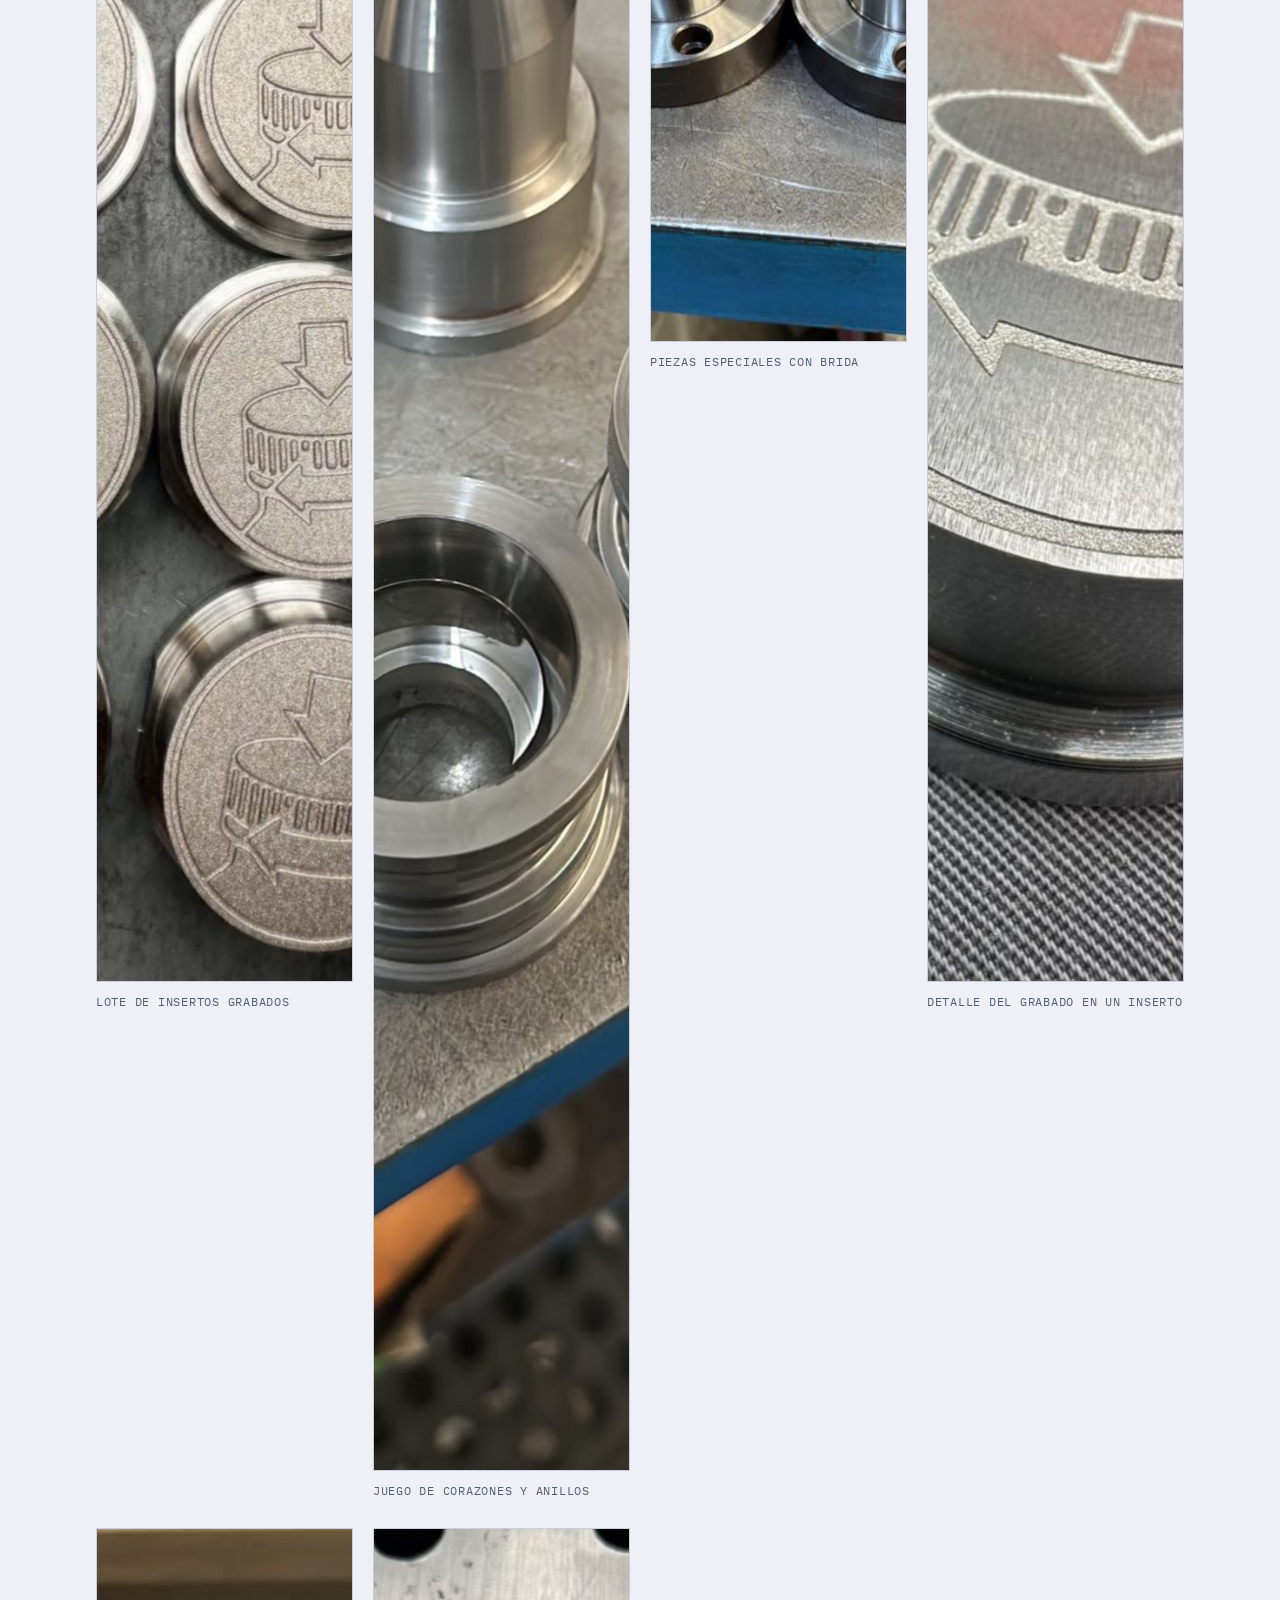
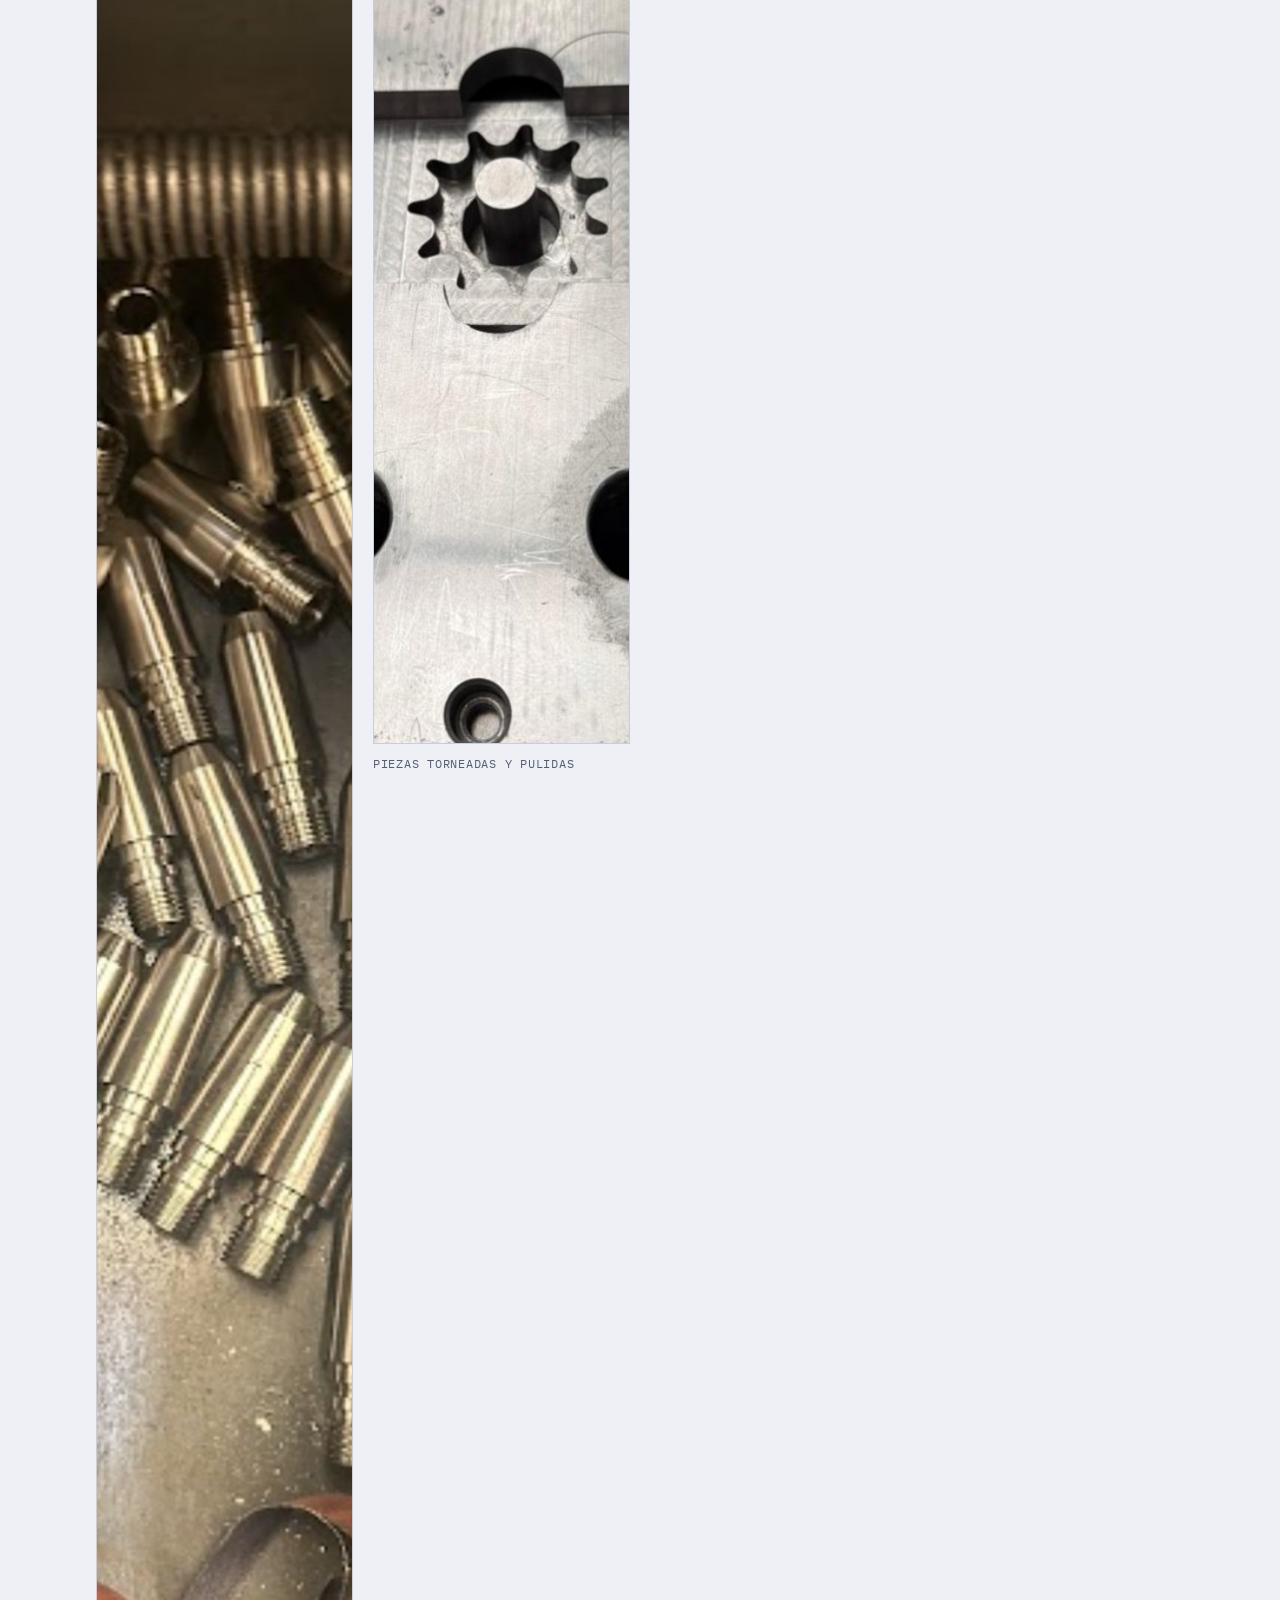
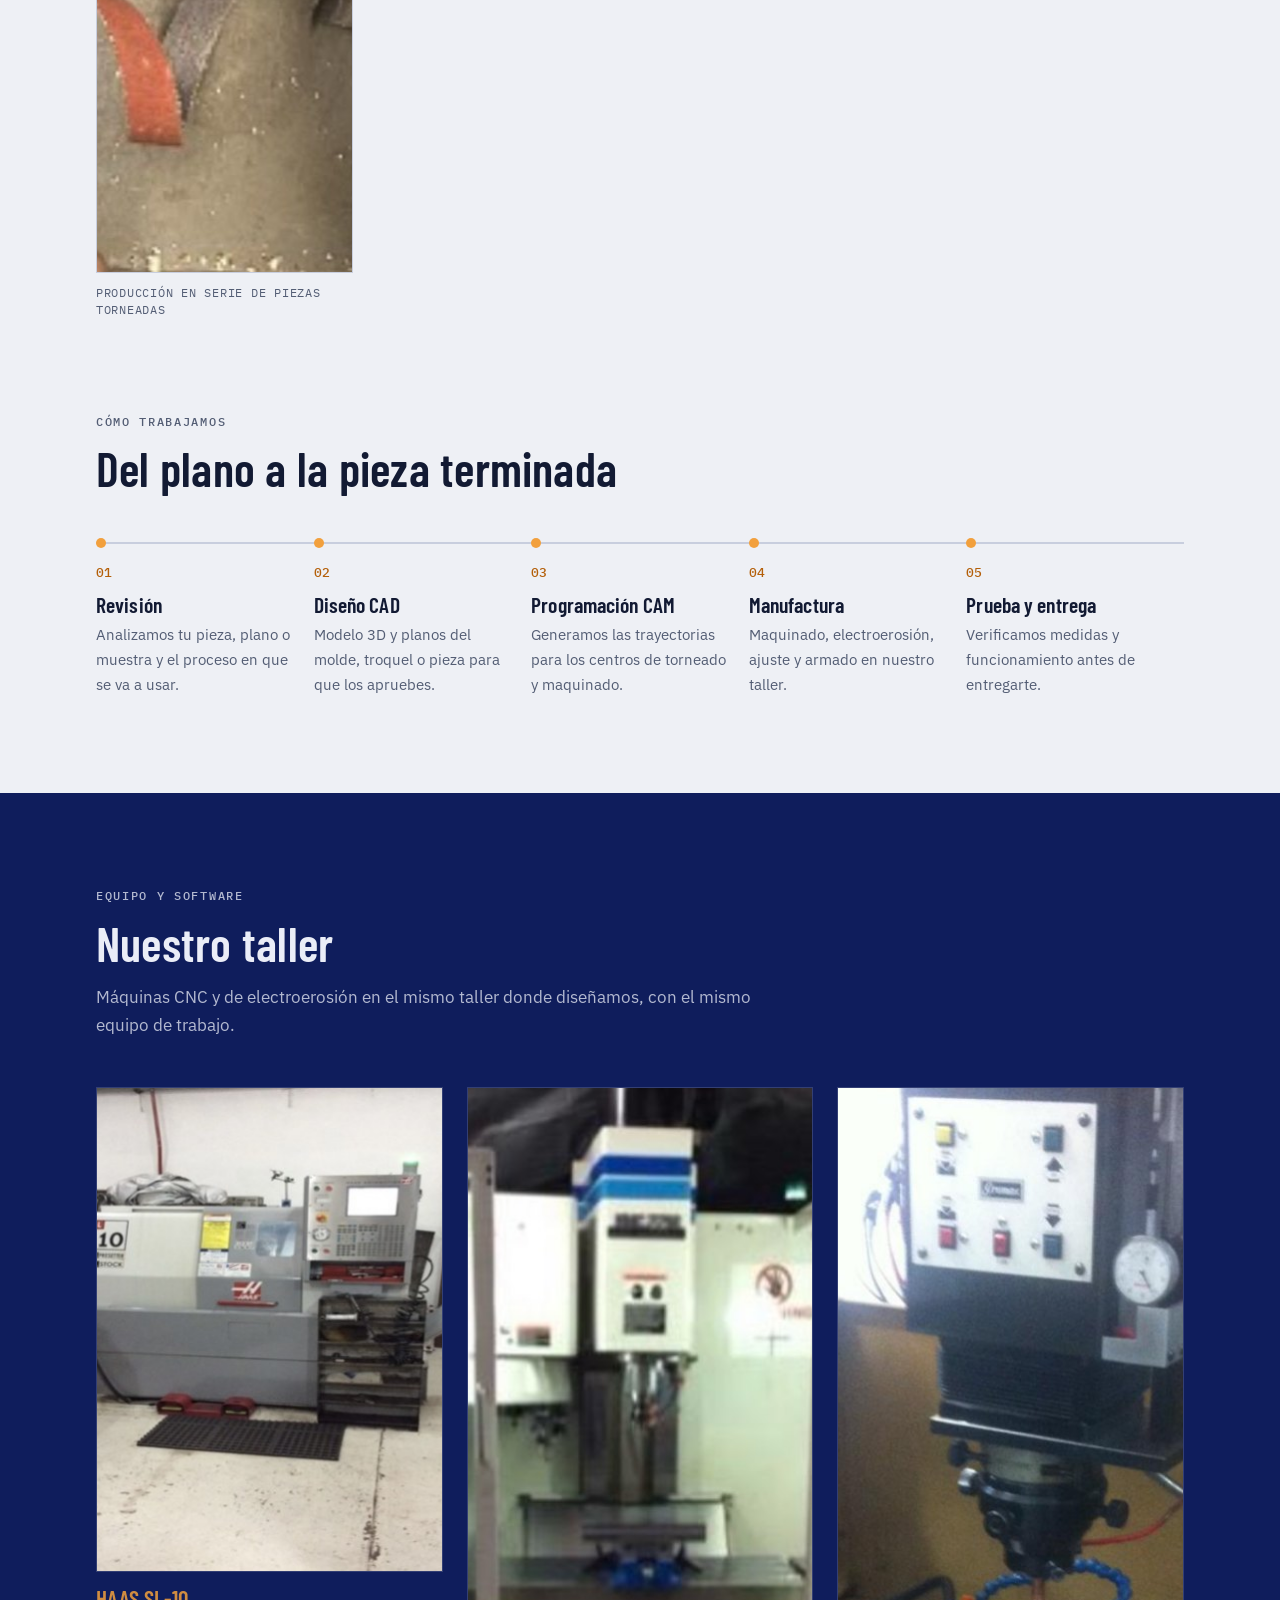
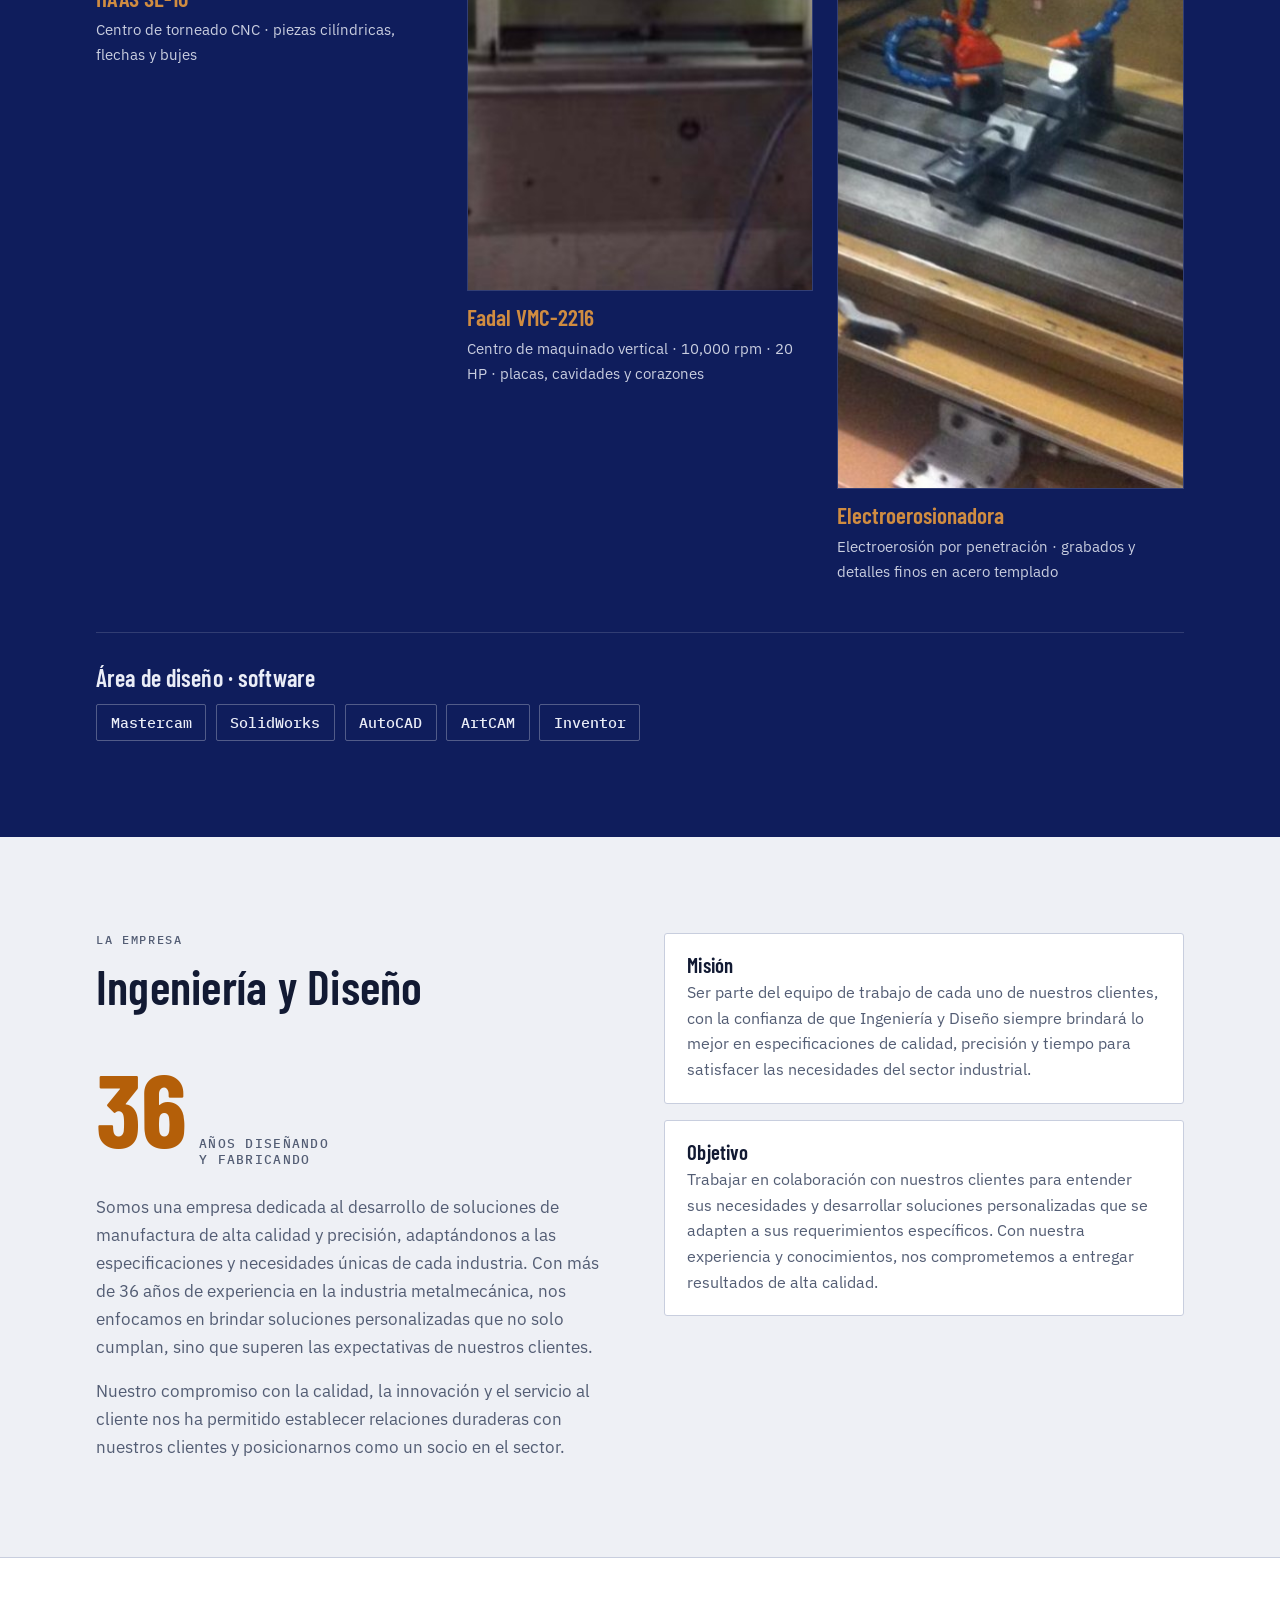
==== commit 4391e1c3: "Galería de 22 trabajos con filtros y foto ampliada Diez fotos nuevas (torneado, pulido, roscado, pla" ====
--- a/ingenieria-y-diseno/index.html
+++ b/ingenieria-y-diseno/index.html
@@ -149,6 +149,17 @@
   .galeria figcaption { font-size: .68rem; letter-spacing: .03em; }
 }
 
+.filtros { display: flex; flex-wrap: wrap; gap: .5rem; margin-bottom: 1.5rem; }
+.filtro { font: 500 .85rem var(--cuerpo); padding: .55rem .95rem; border-radius: 2px; border: 1px solid var(--linea); background: var(--lamina); color: var(--texto); cursor: pointer; }
+.filtro[aria-pressed="true"] { background: var(--marino); border-color: var(--marino); color: var(--sobre-marino); }
+.ampliar { display: block; width: 100%; padding: 0; border: 0; background: none; cursor: zoom-in; }
+.visor { border: 0; padding: 0; background: transparent; max-width: min(92vw, 60rem); max-height: 92vh; color: #eaedf7; }
+.visor::backdrop { background: rgba(5, 9, 25, .88); }
+.visor img { display: block; max-width: 100%; max-height: 80vh; margin-inline: auto; }
+.visor p { font: 400 .85rem var(--mono); text-align: center; margin-top: .75rem; }
+.visor form { text-align: right; }
+.cerrar { font-size: 2rem; line-height: 1; background: none; border: 0; color: inherit; cursor: pointer; padding: .25rem .5rem; }
+
 /* Proceso */
 .proceso { list-style: none; margin: 0; padding: 0; display: grid; grid-template-columns: repeat(5, 1fr); gap: 0; counter-reset: paso; }
 .paso { counter-increment: paso; padding: 1.25rem 1.25rem 0 0; border-top: 2px solid var(--linea); position: relative; min-width: 0; }
@@ -354,58 +365,110 @@
     <div class="seccion-cabeza">
       <p class="etiqueta">Nuestro trabajo</p>
       <h2>Del diseño en pantalla al acero</h2>
-      <p>Moldes, insertos, electrodos y piezas especiales hechos en nuestro taller.</p>
-    </div>
-    <div class="galeria">
-      <figure>
-        <img src="img/diseno-cad.jpg" alt="Modelo 3D explosionado de un molde de inyección con placas, guías y corazones" width="1004" height="708" loading="lazy">
+      <p>Moldes, insertos, electrodos y piezas especiales hechos en nuestro taller. Toca una foto para verla en grande.</p>
+    </div>
+    <div class="filtros" role="group" aria-label="Filtrar trabajos">
+      <button type="button" class="filtro" data-filtro="todo" aria-pressed="true">Todo</button>
+      <button type="button" class="filtro" data-filtro="moldes" aria-pressed="false">Moldes</button>
+      <button type="button" class="filtro" data-filtro="torneado" aria-pressed="false">Torneado y piezas</button>
+      <button type="button" class="filtro" data-filtro="electro" aria-pressed="false">Electroerosión y grabado</button>
+      <button type="button" class="filtro" data-filtro="diseno" aria-pressed="false">Diseño</button>
+    </div>
+    <div class="galeria" id="galeria">
+      <figure data-cat="moldes">
+        <button type="button" class="ampliar" aria-label="Ver en grande: Molde con la pieza moldeada"><img src="img/molde-pieza.jpg" alt="Molde abierto con la pieza de metal en la cavidad y la pieza de plástico terminada a un lado" width="1100" height="1119" loading="lazy"></button>
+        <figcaption>Molde con la pieza moldeada</figcaption>
+      </figure>
+      <figure data-cat="diseno">
+        <button type="button" class="ampliar" aria-label="Ver en grande: Diseño 3D de un molde de inyección"><img src="img/diseno-cad.jpg" alt="Modelo 3D explosionado de un molde de inyección con placas, guías y corazones" width="1004" height="708" loading="lazy"></button>
         <figcaption>Diseño 3D de un molde de inyección</figcaption>
       </figure>
-      <figure>
-        <img src="img/molde-inyeccion.jpg" alt="Molde de inyección abierto mostrando la cavidad, el corazón y las guías" width="1100" height="1456" loading="lazy">
+      <figure data-cat="moldes">
+        <button type="button" class="ampliar" aria-label="Ver en grande: Molde de inyección terminado"><img src="img/molde-inyeccion.jpg" alt="Molde de inyección abierto mostrando la cavidad, el corazón y las guías" width="1100" height="1456" loading="lazy"></button>
         <figcaption>Molde de inyección terminado</figcaption>
       </figure>
-      <figure>
-        <img src="img/molde-soplado-2.jpg" alt="Molde de soplado abierto con dos cavidades en forma de botella" width="1100" height="1456" loading="lazy">
+      <figure data-cat="torneado">
+        <button type="button" class="ampliar" aria-label="Ver en grande: Componentes pulidos a espejo"><img src="img/componentes-pulidos.jpg" alt="Charola con decenas de componentes torneados y pulidos a espejo" width="1100" height="1945" loading="lazy"></button>
+        <figcaption>Componentes pulidos a espejo</figcaption>
+      </figure>
+      <figure data-cat="electro">
+        <button type="button" class="ampliar" aria-label="Ver en grande: Pieza, electrodos y cavidad del molde"><img src="img/pieza-electrodos.jpg" alt="Pieza de plástico, dos electrodos de cobre y las dos mitades de la cavidad del molde" width="1100" height="868" loading="lazy"></button>
+        <figcaption>Pieza, electrodos y cavidad del molde</figcaption>
+      </figure>
+      <figure data-cat="torneado">
+        <button type="button" class="ampliar" aria-label="Ver en grande: Roscado en el centro de torneado"><img src="img/roscado-torno.jpg" alt="Flecha siendo roscada dentro del centro de torneado, con la torreta de herramientas al fondo" width="1100" height="1456" loading="lazy"></button>
+        <figcaption>Roscado en el centro de torneado</figcaption>
+      </figure>
+      <figure data-cat="moldes">
+        <button type="button" class="ampliar" aria-label="Ver en grande: Molde de soplado de 2 cavidades"><img src="img/molde-soplado-2.jpg" alt="Molde de soplado abierto con dos cavidades en forma de botella" width="1100" height="1456" loading="lazy"></button>
         <figcaption>Molde de soplado de 2 cavidades</figcaption>
       </figure>
-      <figure>
-        <img src="img/molde-engrane.jpg" alt="Placas de molde con cavidad en forma de engrane al centro" width="1100" height="1456" loading="lazy">
+      <figure data-cat="diseno">
+        <button type="button" class="ampliar" aria-label="Ver en grande: Plano de placa en CAD"><img src="img/plano-cad.jpg" alt="Plano 2D de una placa con cotas de 151 por 100 mm en la pantalla de la computadora" width="1100" height="762" loading="lazy"></button>
+        <figcaption>Plano de placa en CAD</figcaption>
+      </figure>
+      <figure data-cat="torneado">
+        <button type="button" class="ampliar" aria-label="Ver en grande: Corazones pulidos con pernos"><img src="img/corazones-pernos.jpg" alt="Corazones torneados y pulidos con pernos en la punta" width="1100" height="1456" loading="lazy"></button>
+        <figcaption>Corazones pulidos con pernos</figcaption>
+      </figure>
+      <figure data-cat="moldes">
+        <button type="button" class="ampliar" aria-label="Ver en grande: Molde para pieza tipo engrane"><img src="img/molde-engrane.jpg" alt="Placas de molde con cavidad en forma de engrane al centro" width="1100" height="1456" loading="lazy"></button>
         <figcaption>Molde para pieza tipo engrane</figcaption>
       </figure>
-      <figure>
-        <img src="img/molde-4-cavidades.jpg" alt="Placa de molde de cuatro cavidades con logotipo grabado en cada cavidad y canales de alimentación en cruz" width="1004" height="848" loading="lazy">
+      <figure data-cat="electro">
+        <button type="button" class="ampliar" aria-label="Ver en grande: Electrodo de cobre para electroerosión"><img src="img/electrodo-cobre.jpg" alt="Electrodo de cobre ranurado junto a la placa de acero que va a erosionar, con sus medidas marcadas" width="1100" height="1456" loading="lazy"></button>
+        <figcaption>Electrodo de cobre para electroerosión</figcaption>
+      </figure>
+      <figure data-cat="torneado">
+        <button type="button" class="ampliar" aria-label="Ver en grande: Anillos roscados"><img src="img/anillos-roscados.jpg" alt="Tres anillos torneados con rosca interior y barrenos" width="1100" height="1456" loading="lazy"></button>
+        <figcaption>Anillos roscados</figcaption>
+      </figure>
+      <figure data-cat="moldes">
+        <button type="button" class="ampliar" aria-label="Ver en grande: Placa de molde de 4 cavidades con grabado"><img src="img/molde-4-cavidades.jpg" alt="Placa de molde de cuatro cavidades con logotipo grabado en cada cavidad y canales de alimentación en cruz" width="1004" height="848" loading="lazy"></button>
         <figcaption>Placa de molde de 4 cavidades con grabado</figcaption>
       </figure>
-      <figure>
-        <img src="img/placas-molde.jpg" alt="Juegos de placas de molde maquinadas sobre el banco de trabajo" width="1100" height="1456" loading="lazy">
+      <figure data-cat="electro">
+        <button type="button" class="ampliar" aria-label="Ver en grande: Electroerosión por penetración en un inserto"><img src="img/electroerosion-trabajando.jpg" alt="Electrodo de electroerosión sobre un inserto de molde sumergido en dieléctrico" width="1004" height="1339" loading="lazy"></button>
+        <figcaption>Electroerosión por penetración en un inserto</figcaption>
+      </figure>
+      <figure data-cat="torneado">
+        <button type="button" class="ampliar" aria-label="Ver en grande: Detalle del pulido espejo"><img src="img/pulido-detalle.jpg" alt="Acercamiento a componentes cónicos pulidos a espejo" width="1100" height="1945" loading="lazy"></button>
+        <figcaption>Detalle del pulido espejo</figcaption>
+      </figure>
+      <figure data-cat="moldes">
+        <button type="button" class="ampliar" aria-label="Ver en grande: Placas de molde maquinadas"><img src="img/placas-molde.jpg" alt="Juegos de placas de molde maquinadas sobre el banco de trabajo" width="1100" height="1456" loading="lazy"></button>
         <figcaption>Placas de molde maquinadas</figcaption>
       </figure>
-      <figure>
-        <img src="img/electrodo-cobre.jpg" alt="Electrodo de cobre ranurado junto a la placa de acero que va a erosionar, con sus medidas marcadas" width="1100" height="1456" loading="lazy">
-        <figcaption>Electrodo de cobre para electroerosión</figcaption>
-      </figure>
-      <figure>
-        <img src="img/electroerosion-trabajando.jpg" alt="Electrodo de electroerosión sobre un inserto de molde sumergido en dieléctrico" width="1004" height="1339" loading="lazy">
-        <figcaption>Electroerosión por penetración en un inserto</figcaption>
-      </figure>
-      <figure>
-        <img src="img/insertos-grabados.jpg" alt="Ocho insertos circulares con el mismo grabado, acomodados en una charola" width="1100" height="1456" loading="lazy">
+      <figure data-cat="electro">
+        <button type="button" class="ampliar" aria-label="Ver en grande: Lote de insertos grabados"><img src="img/insertos-grabados.jpg" alt="Ocho insertos circulares con el mismo grabado, acomodados en una charola" width="1100" height="1456" loading="lazy"></button>
         <figcaption>Lote de insertos grabados</figcaption>
       </figure>
-      <figure>
-        <img src="img/inserto-detalle.jpg" alt="Acercamiento a un inserto torneado con grabado de flechas y tapa" width="1100" height="1456" loading="lazy">
+      <figure data-cat="torneado">
+        <button type="button" class="ampliar" aria-label="Ver en grande: Juego de corazones y anillos"><img src="img/corazones-anillos.jpg" alt="Dos corazones escalonados y dos anillos torneados sobre el banco" width="1100" height="1945" loading="lazy"></button>
+        <figcaption>Juego de corazones y anillos</figcaption>
+      </figure>
+      <figure data-cat="torneado">
+        <button type="button" class="ampliar" aria-label="Ver en grande: Piezas especiales con brida"><img src="img/piezas-brida.jpg" alt="Cinco piezas torneadas con brida y barrenos sobre el banco de trabajo" width="1100" height="816" loading="lazy"></button>
+        <figcaption>Piezas especiales con brida</figcaption>
+      </figure>
+      <figure data-cat="electro">
+        <button type="button" class="ampliar" aria-label="Ver en grande: Detalle del grabado en un inserto"><img src="img/inserto-detalle.jpg" alt="Acercamiento a un inserto torneado con grabado de flechas y tapa" width="1100" height="1456" loading="lazy"></button>
         <figcaption>Detalle del grabado en un inserto</figcaption>
       </figure>
-      <figure>
-        <img src="img/piezas-brida.jpg" alt="Cinco piezas torneadas con brida y barrenos sobre el banco de trabajo" width="1100" height="816" loading="lazy">
-        <figcaption>Piezas especiales torneadas con brida</figcaption>
-      </figure>
-      <figure>
-        <img src="img/piezas-torneadas.jpg" alt="Seis piezas torneadas escalonadas y pulidas sobre un escritorio" width="1100" height="816" loading="lazy">
+      <figure data-cat="torneado">
+        <button type="button" class="ampliar" aria-label="Ver en grande: Producción en serie de piezas torneadas"><img src="img/piezas-serie.jpg" alt="Charola con más de veinte piezas torneadas iguales" width="1100" height="1945" loading="lazy"></button>
+        <figcaption>Producción en serie de piezas torneadas</figcaption>
+      </figure>
+      <figure data-cat="torneado">
+        <button type="button" class="ampliar" aria-label="Ver en grande: Piezas torneadas y pulidas"><img src="img/piezas-torneadas.jpg" alt="Seis piezas torneadas escalonadas y pulidas sobre un escritorio" width="1100" height="816" loading="lazy"></button>
         <figcaption>Piezas torneadas y pulidas</figcaption>
       </figure>
     </div>
+    <dialog class="visor" id="visor" aria-label="Foto ampliada">
+      <form method="dialog"><button class="cerrar" aria-label="Cerrar">×</button></form>
+      <img id="visor-img" src="" alt="">
+      <p id="visor-pie"></p>
+    </dialog>
   </div>
 </section>
 
@@ -593,6 +656,23 @@
       btn.textContent = 'Texto seleccionado';
     });
 });
+
+// Galería: filtros y foto ampliada
+const figuras = document.querySelectorAll('#galeria figure');
+document.querySelectorAll('.filtro').forEach(btn => btn.addEventListener('click', () => {
+  document.querySelectorAll('.filtro').forEach(b => b.setAttribute('aria-pressed', b === btn));
+  const f = btn.dataset.filtro;
+  figuras.forEach(fig => { fig.hidden = f !== 'todo' && fig.dataset.cat !== f; });
+}));
+const visor = document.getElementById('visor');
+document.querySelectorAll('.ampliar').forEach(btn => btn.addEventListener('click', () => {
+  const img = btn.querySelector('img');
+  document.getElementById('visor-img').src = img.src;
+  document.getElementById('visor-img').alt = img.alt;
+  document.getElementById('visor-pie').textContent = btn.nextElementSibling.textContent;
+  if (visor.showModal) visor.showModal();
+}));
+visor.addEventListener('click', e => { if (e.target === visor) visor.close(); });
 </script>
 </body>
 </html>
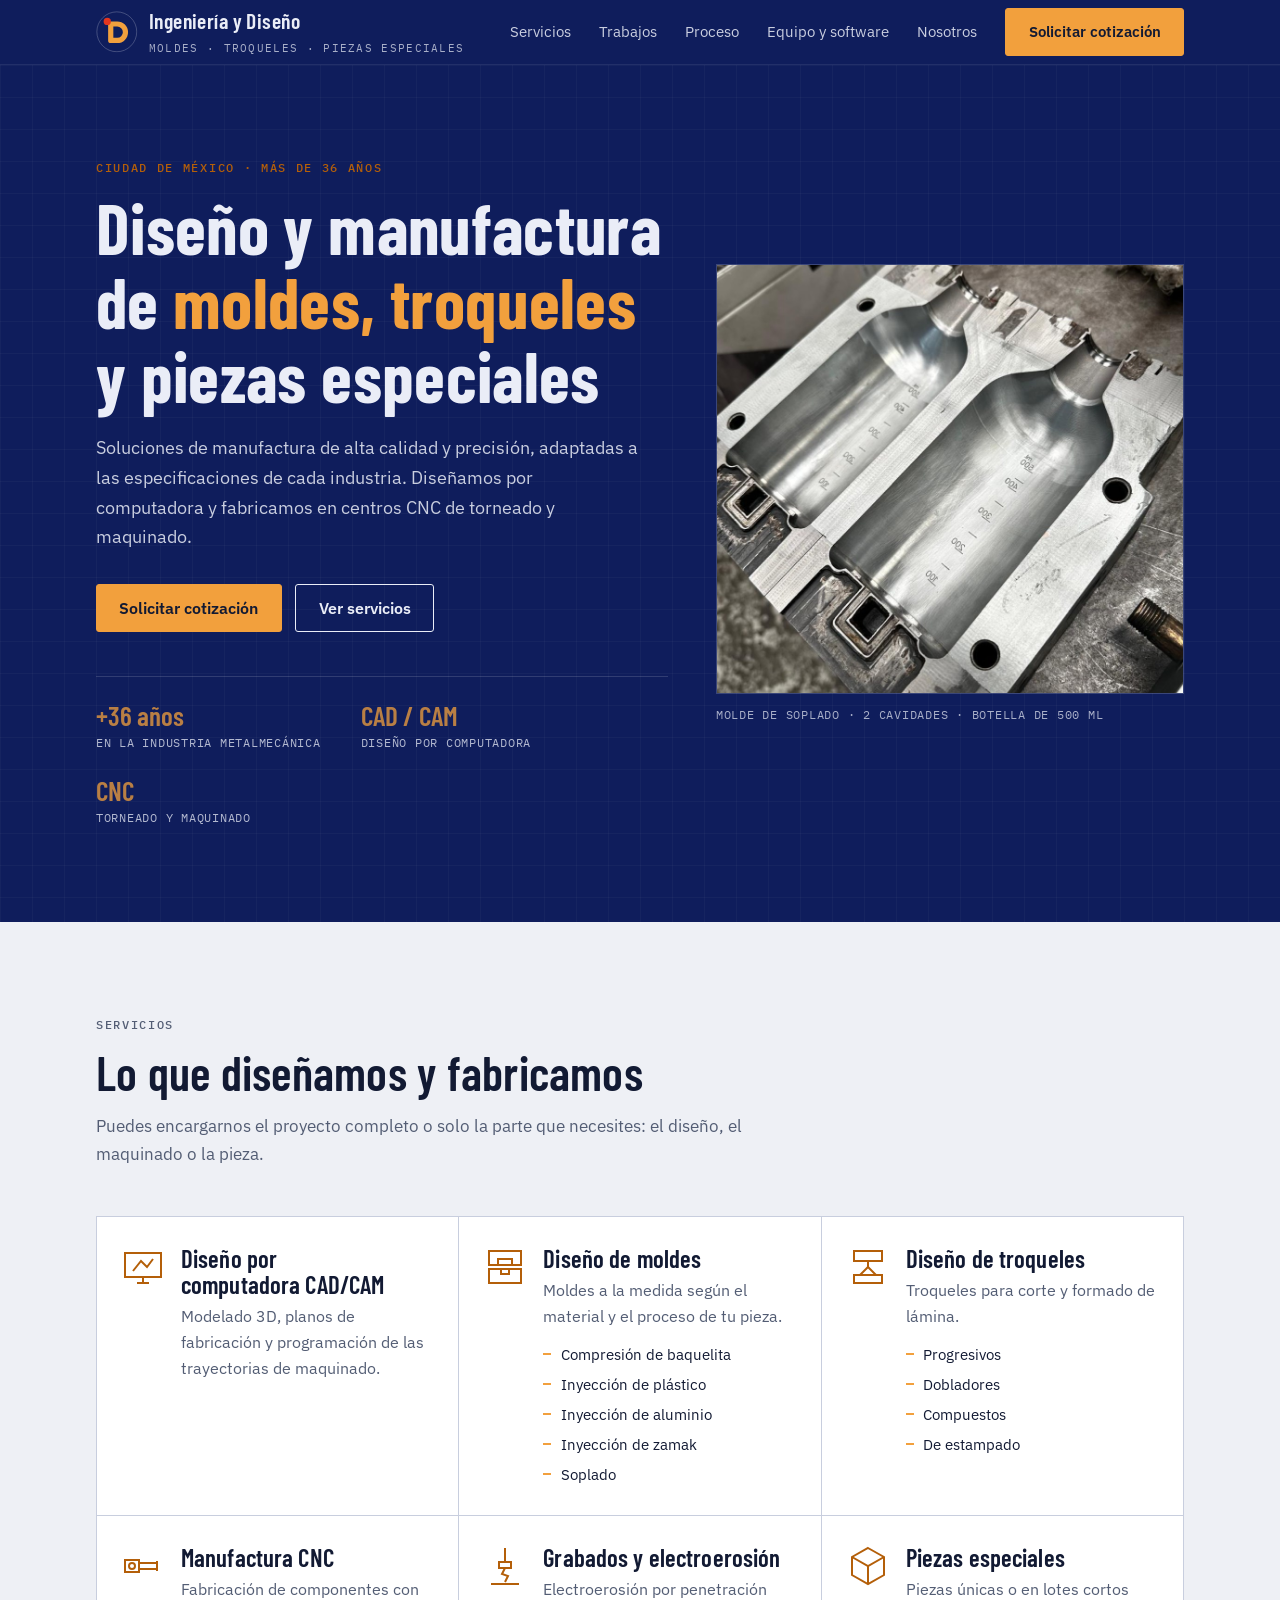
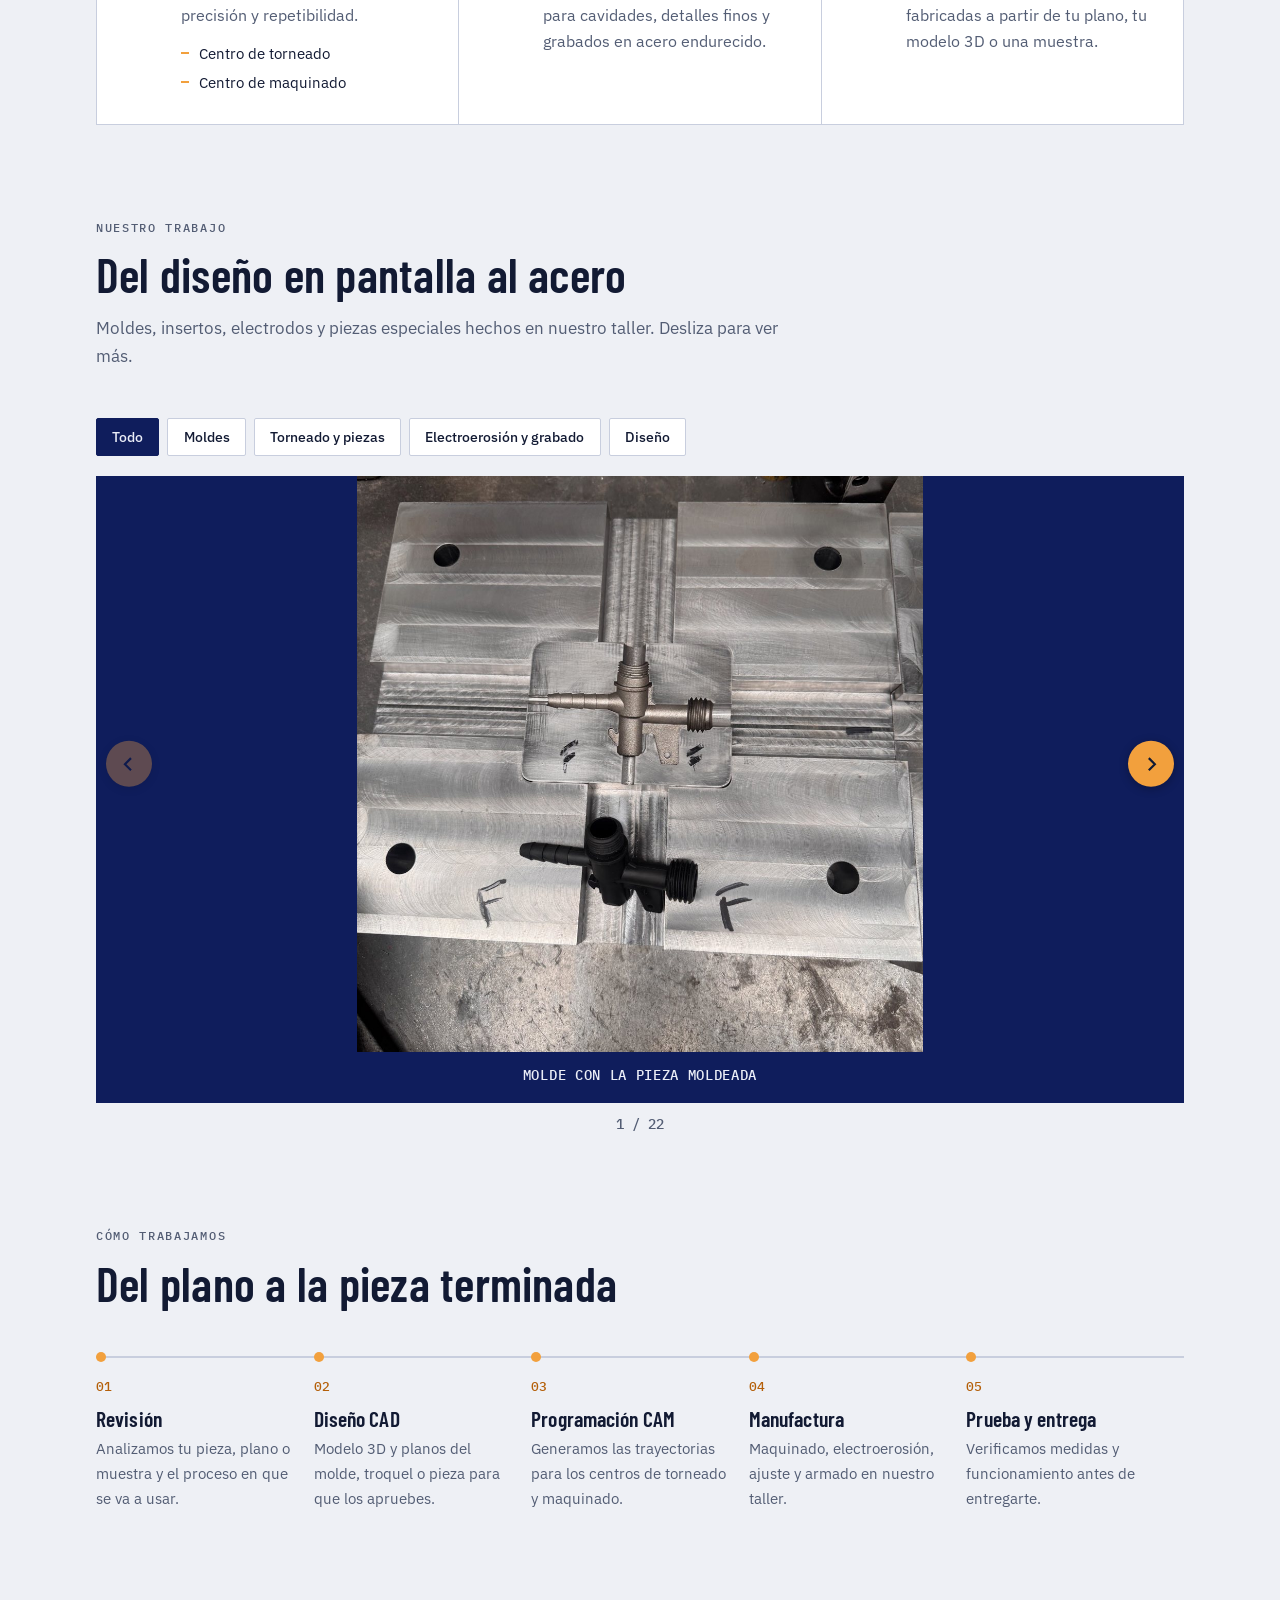
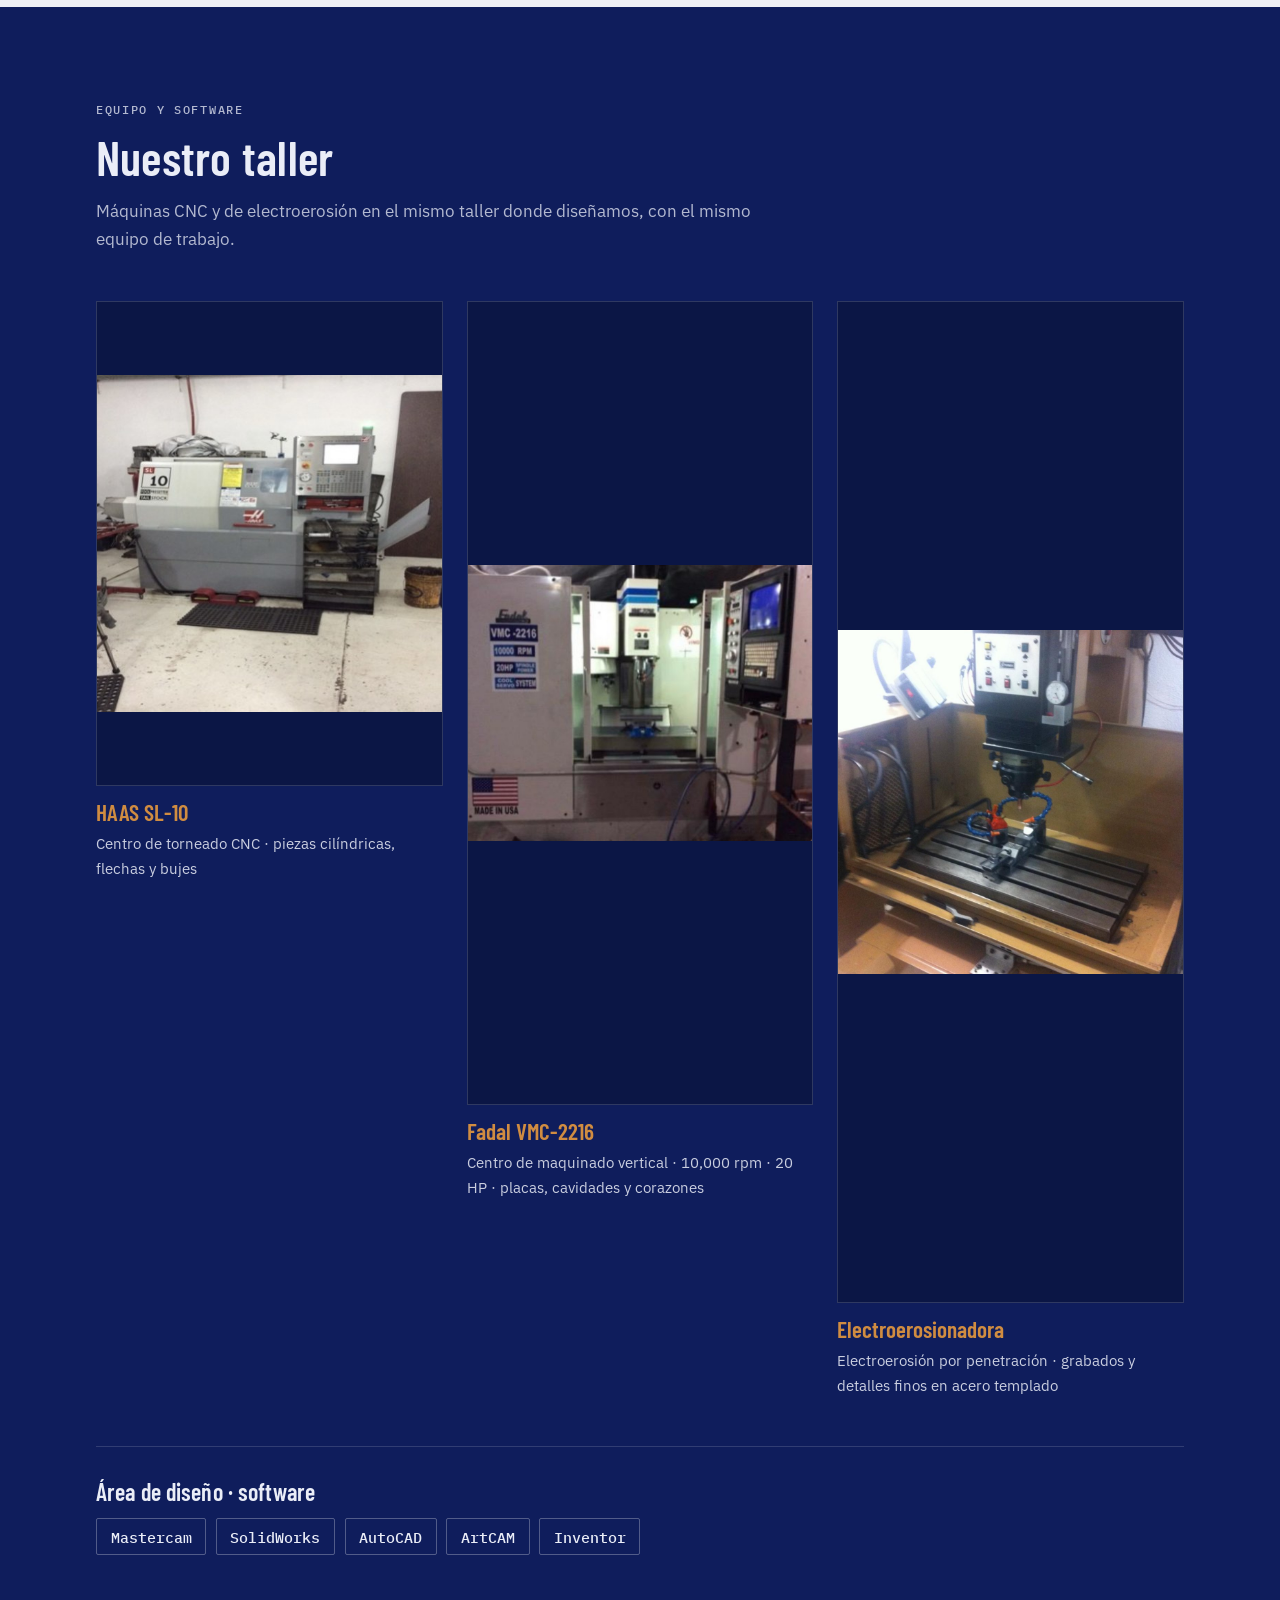
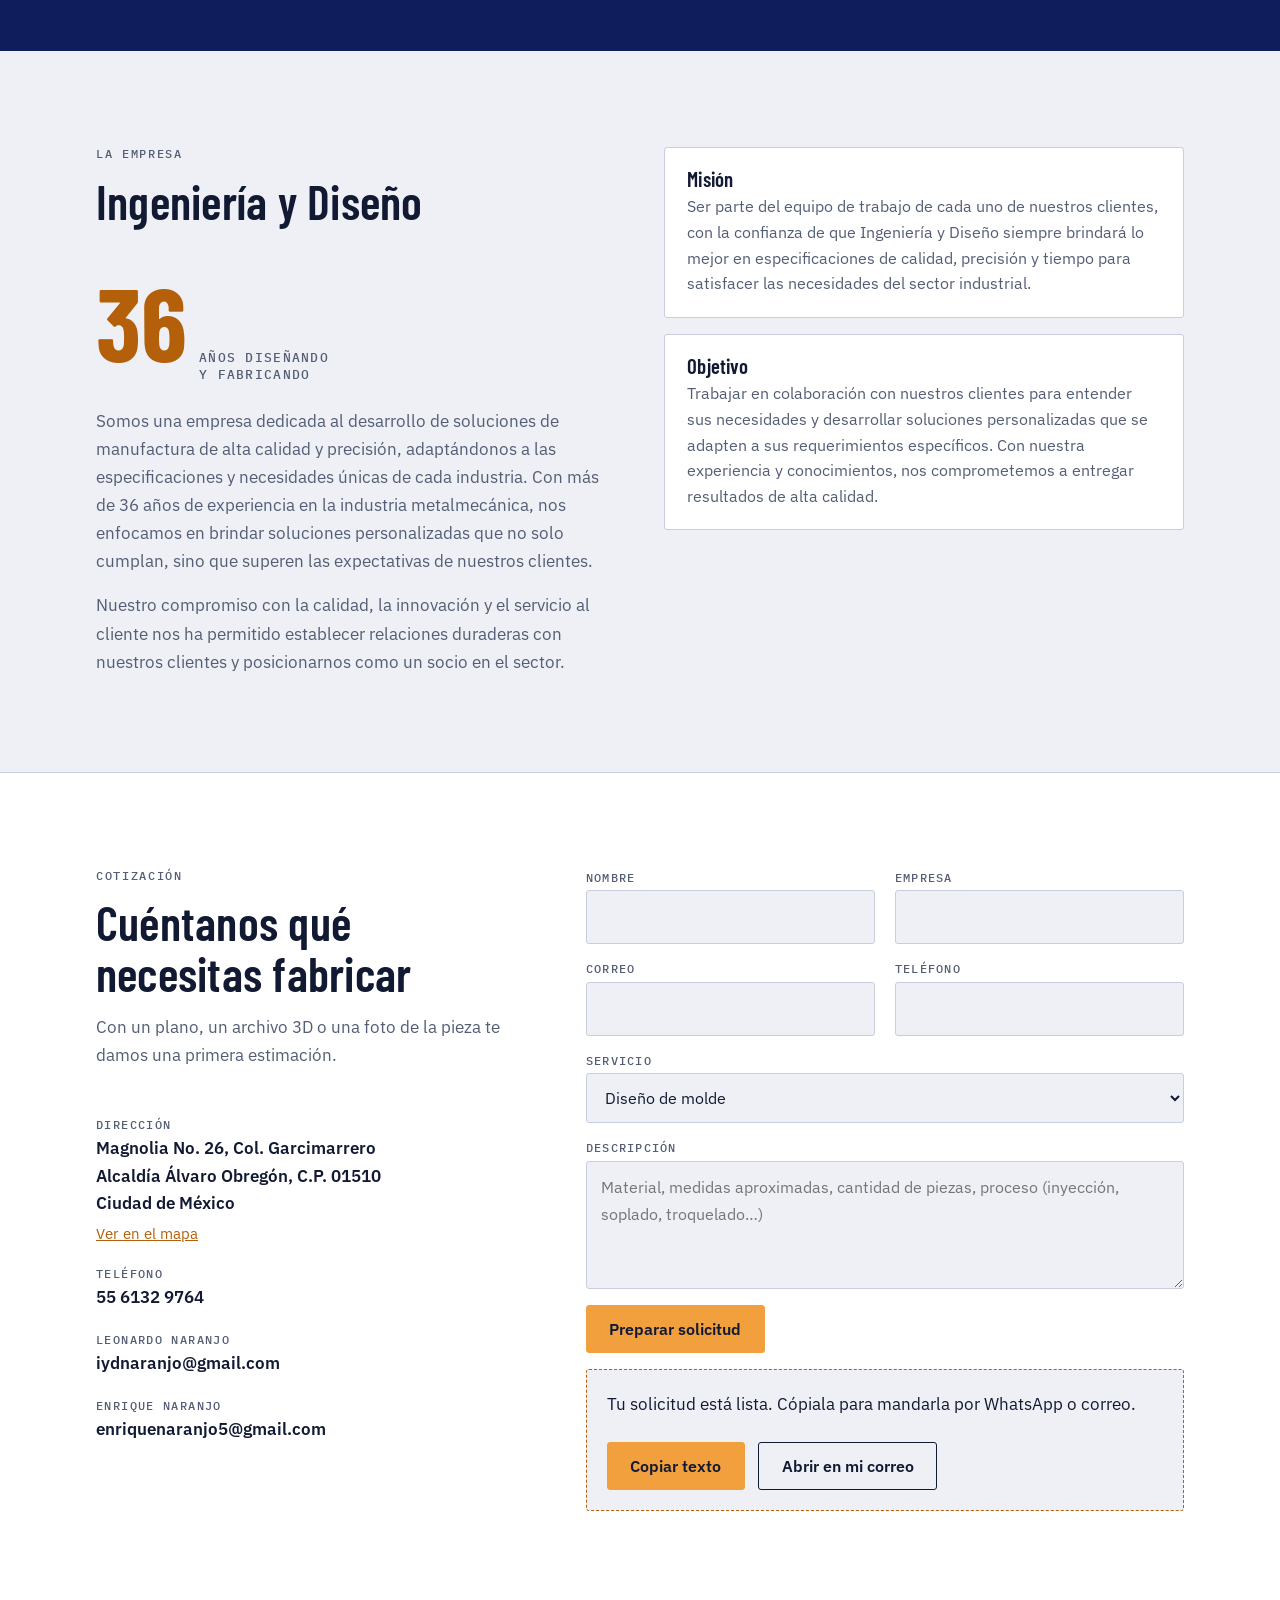
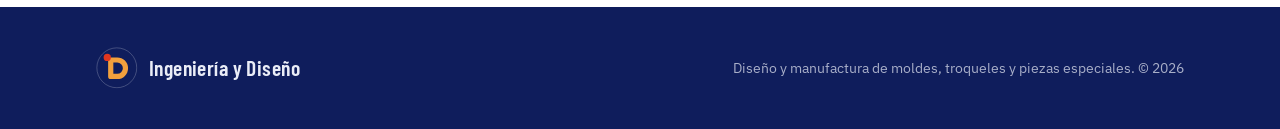
==== commit 280e03a3: "Cambiar la galería a un carrusel con fotos completas Las fotos ya no se recortan: se muestran entera" ====
--- a/ingenieria-y-diseno/index.html
+++ b/ingenieria-y-diseno/index.html
@@ -139,26 +139,27 @@
 .servicio li { font-size: .95rem; padding-left: 1.1rem; position: relative; }
 .servicio li::before { content: ""; position: absolute; left: 0; top: .72em; width: .5rem; height: 2px; background: var(--naranja); }
 
-/* Galería */
-.galeria { display: grid; grid-template-columns: repeat(auto-fill, minmax(16rem, 1fr)); gap: 1.75rem 1.25rem; }
-.galeria figure { margin: 0; min-width: 0; }
-.galeria img { display: block; width: 100%; aspect-ratio: 4 / 3; object-fit: cover; border: 1px solid var(--linea); }
-.galeria figcaption { font: 400 .78rem/1.4 var(--mono); letter-spacing: .06em; text-transform: uppercase; color: var(--tenue); margin-top: .7rem; }
-@media (max-width: 560px) {
-  .galeria { grid-template-columns: 1fr 1fr; gap: 1.25rem .75rem; }
-  .galeria figcaption { font-size: .68rem; letter-spacing: .03em; }
-}
-
-.filtros { display: flex; flex-wrap: wrap; gap: .5rem; margin-bottom: 1.5rem; }
+/* Galería: carrusel con la foto completa */
+.filtros { display: flex; flex-wrap: wrap; gap: .5rem; margin-bottom: 1.25rem; }
 .filtro { font: 500 .85rem var(--cuerpo); padding: .55rem .95rem; border-radius: 2px; border: 1px solid var(--linea); background: var(--lamina); color: var(--texto); cursor: pointer; }
 .filtro[aria-pressed="true"] { background: var(--marino); border-color: var(--marino); color: var(--sobre-marino); }
-.ampliar { display: block; width: 100%; padding: 0; border: 0; background: none; cursor: zoom-in; }
-.visor { border: 0; padding: 0; background: transparent; max-width: min(92vw, 60rem); max-height: 92vh; color: #eaedf7; }
-.visor::backdrop { background: rgba(5, 9, 25, .88); }
-.visor img { display: block; max-width: 100%; max-height: 80vh; margin-inline: auto; }
-.visor p { font: 400 .85rem var(--mono); text-align: center; margin-top: .75rem; }
-.visor form { text-align: right; }
-.cerrar { font-size: 2rem; line-height: 1; background: none; border: 0; color: inherit; cursor: pointer; padding: .25rem .5rem; }
+.carrusel { position: relative; }
+.pista { display: flex; overflow-x: auto; scroll-snap-type: x mandatory; scroll-behavior: smooth; scrollbar-width: none; background: var(--marino); }
+.pista::-webkit-scrollbar { display: none; }
+.diapositiva { flex: 0 0 100%; margin: 0; scroll-snap-align: center; min-width: 0; display: flex; flex-direction: column; }
+.diapositiva img { display: block; width: 100%; height: min(72vh, 36rem); object-fit: contain; background: var(--marino); }
+.diapositiva figcaption { font: 500 .85rem/1.4 var(--mono); letter-spacing: .05em; text-transform: uppercase; color: var(--sobre-marino); text-align: center; padding: .9rem 3.5rem 1.1rem; }
+.flecha { position: absolute; top: calc(min(72vh, 36rem) / 2); transform: translateY(-50%); width: 2.9rem; height: 2.9rem; border-radius: 50%; border: 0; display: grid; place-items: center; background: var(--naranja); color: #121a33; cursor: pointer; box-shadow: 0 2px 10px rgba(0,0,0,.3); }
+.flecha svg { width: 1.3rem; height: 1.3rem; }
+.flecha.anterior { left: .6rem; }
+.flecha.siguiente { right: .6rem; }
+.flecha:disabled { opacity: .35; cursor: default; }
+.contador { font: 500 .85rem var(--mono); color: var(--tenue); text-align: center; margin-top: .75rem; }
+@media (max-width: 560px) {
+  .diapositiva img { height: min(62vh, 30rem); }
+  .flecha { top: calc(min(62vh, 30rem) / 2); width: 2.5rem; height: 2.5rem; }
+  .diapositiva figcaption { font-size: .75rem; padding-inline: 1rem; }
+}
 
 /* Proceso */
 .proceso { list-style: none; margin: 0; padding: 0; display: grid; grid-template-columns: repeat(5, 1fr); gap: 0; counter-reset: paso; }
@@ -176,7 +177,7 @@
 /* Equipo y software */
 .maquinas { display: grid; grid-template-columns: repeat(auto-fit, minmax(16rem, 1fr)); gap: 2rem 1.5rem; }
 .maquinas figure { margin: 0; min-width: 0; }
-.maquinas img { display: block; width: 100%; aspect-ratio: 4 / 3; object-fit: cover; border: 1px solid rgba(255,255,255,.15); }
+.maquinas img { display: block; width: 100%; aspect-ratio: 4 / 3; object-fit: contain; background: rgba(0,0,0,.25); border: 1px solid rgba(255,255,255,.15); }
 .maquinas figcaption { margin-top: .9rem; font-size: .95rem; opacity: .85; }
 .maquinas figcaption b { display: block; font: 600 1.45rem/1.1 var(--display); color: var(--naranja); margin-bottom: .3rem; }
 .software { margin-top: 3rem; padding-top: 2rem; border-top: 1px solid rgba(255,255,255,.14); }
@@ -365,7 +366,7 @@
     <div class="seccion-cabeza">
       <p class="etiqueta">Nuestro trabajo</p>
       <h2>Del diseño en pantalla al acero</h2>
-      <p>Moldes, insertos, electrodos y piezas especiales hechos en nuestro taller. Toca una foto para verla en grande.</p>
+      <p>Moldes, insertos, electrodos y piezas especiales hechos en nuestro taller. Desliza para ver más.</p>
     </div>
     <div class="filtros" role="group" aria-label="Filtrar trabajos">
       <button type="button" class="filtro" data-filtro="todo" aria-pressed="true">Todo</button>
@@ -374,101 +375,101 @@
       <button type="button" class="filtro" data-filtro="electro" aria-pressed="false">Electroerosión y grabado</button>
       <button type="button" class="filtro" data-filtro="diseno" aria-pressed="false">Diseño</button>
     </div>
-    <div class="galeria" id="galeria">
-      <figure data-cat="moldes">
-        <button type="button" class="ampliar" aria-label="Ver en grande: Molde con la pieza moldeada"><img src="img/molde-pieza.jpg" alt="Molde abierto con la pieza de metal en la cavidad y la pieza de plástico terminada a un lado" width="1100" height="1119" loading="lazy"></button>
+    <div class="carrusel">
+    <div class="pista" id="galeria" tabindex="0" aria-label="Fotos de trabajos, desliza para ver más">
+      <figure class="diapositiva" data-cat="moldes">
+        <img src="img/molde-pieza.jpg" alt="Molde abierto con la pieza de metal en la cavidad y la pieza de plástico terminada a un lado" width="1100" height="1119" loading="lazy">
         <figcaption>Molde con la pieza moldeada</figcaption>
       </figure>
-      <figure data-cat="diseno">
-        <button type="button" class="ampliar" aria-label="Ver en grande: Diseño 3D de un molde de inyección"><img src="img/diseno-cad.jpg" alt="Modelo 3D explosionado de un molde de inyección con placas, guías y corazones" width="1004" height="708" loading="lazy"></button>
+      <figure class="diapositiva" data-cat="diseno">
+        <img src="img/diseno-cad.jpg" alt="Modelo 3D explosionado de un molde de inyección con placas, guías y corazones" width="1004" height="708" loading="lazy">
         <figcaption>Diseño 3D de un molde de inyección</figcaption>
       </figure>
-      <figure data-cat="moldes">
-        <button type="button" class="ampliar" aria-label="Ver en grande: Molde de inyección terminado"><img src="img/molde-inyeccion.jpg" alt="Molde de inyección abierto mostrando la cavidad, el corazón y las guías" width="1100" height="1456" loading="lazy"></button>
+      <figure class="diapositiva" data-cat="moldes">
+        <img src="img/molde-inyeccion.jpg" alt="Molde de inyección abierto mostrando la cavidad, el corazón y las guías" width="1100" height="1456" loading="lazy">
         <figcaption>Molde de inyección terminado</figcaption>
       </figure>
-      <figure data-cat="torneado">
-        <button type="button" class="ampliar" aria-label="Ver en grande: Componentes pulidos a espejo"><img src="img/componentes-pulidos.jpg" alt="Charola con decenas de componentes torneados y pulidos a espejo" width="1100" height="1945" loading="lazy"></button>
+      <figure class="diapositiva" data-cat="torneado">
+        <img src="img/componentes-pulidos.jpg" alt="Charola con decenas de componentes torneados y pulidos a espejo" width="1100" height="1945" loading="lazy">
         <figcaption>Componentes pulidos a espejo</figcaption>
       </figure>
-      <figure data-cat="electro">
-        <button type="button" class="ampliar" aria-label="Ver en grande: Pieza, electrodos y cavidad del molde"><img src="img/pieza-electrodos.jpg" alt="Pieza de plástico, dos electrodos de cobre y las dos mitades de la cavidad del molde" width="1100" height="868" loading="lazy"></button>
+      <figure class="diapositiva" data-cat="electro">
+        <img src="img/pieza-electrodos.jpg" alt="Pieza de plástico, dos electrodos de cobre y las dos mitades de la cavidad del molde" width="1100" height="868" loading="lazy">
         <figcaption>Pieza, electrodos y cavidad del molde</figcaption>
       </figure>
-      <figure data-cat="torneado">
-        <button type="button" class="ampliar" aria-label="Ver en grande: Roscado en el centro de torneado"><img src="img/roscado-torno.jpg" alt="Flecha siendo roscada dentro del centro de torneado, con la torreta de herramientas al fondo" width="1100" height="1456" loading="lazy"></button>
+      <figure class="diapositiva" data-cat="torneado">
+        <img src="img/roscado-torno.jpg" alt="Flecha siendo roscada dentro del centro de torneado, con la torreta de herramientas al fondo" width="1100" height="1456" loading="lazy">
         <figcaption>Roscado en el centro de torneado</figcaption>
       </figure>
-      <figure data-cat="moldes">
-        <button type="button" class="ampliar" aria-label="Ver en grande: Molde de soplado de 2 cavidades"><img src="img/molde-soplado-2.jpg" alt="Molde de soplado abierto con dos cavidades en forma de botella" width="1100" height="1456" loading="lazy"></button>
+      <figure class="diapositiva" data-cat="moldes">
+        <img src="img/molde-soplado-2.jpg" alt="Molde de soplado abierto con dos cavidades en forma de botella" width="1100" height="1456" loading="lazy">
         <figcaption>Molde de soplado de 2 cavidades</figcaption>
       </figure>
-      <figure data-cat="diseno">
-        <button type="button" class="ampliar" aria-label="Ver en grande: Plano de placa en CAD"><img src="img/plano-cad.jpg" alt="Plano 2D de una placa con cotas de 151 por 100 mm en la pantalla de la computadora" width="1100" height="762" loading="lazy"></button>
+      <figure class="diapositiva" data-cat="diseno">
+        <img src="img/plano-cad.jpg" alt="Plano 2D de una placa con cotas de 151 por 100 mm en la pantalla de la computadora" width="1100" height="762" loading="lazy">
         <figcaption>Plano de placa en CAD</figcaption>
       </figure>
-      <figure data-cat="torneado">
-        <button type="button" class="ampliar" aria-label="Ver en grande: Corazones pulidos con pernos"><img src="img/corazones-pernos.jpg" alt="Corazones torneados y pulidos con pernos en la punta" width="1100" height="1456" loading="lazy"></button>
+      <figure class="diapositiva" data-cat="torneado">
+        <img src="img/corazones-pernos.jpg" alt="Corazones torneados y pulidos con pernos en la punta" width="1100" height="1456" loading="lazy">
         <figcaption>Corazones pulidos con pernos</figcaption>
       </figure>
-      <figure data-cat="moldes">
-        <button type="button" class="ampliar" aria-label="Ver en grande: Molde para pieza tipo engrane"><img src="img/molde-engrane.jpg" alt="Placas de molde con cavidad en forma de engrane al centro" width="1100" height="1456" loading="lazy"></button>
+      <figure class="diapositiva" data-cat="moldes">
+        <img src="img/molde-engrane.jpg" alt="Placas de molde con cavidad en forma de engrane al centro" width="1100" height="1456" loading="lazy">
         <figcaption>Molde para pieza tipo engrane</figcaption>
       </figure>
-      <figure data-cat="electro">
-        <button type="button" class="ampliar" aria-label="Ver en grande: Electrodo de cobre para electroerosión"><img src="img/electrodo-cobre.jpg" alt="Electrodo de cobre ranurado junto a la placa de acero que va a erosionar, con sus medidas marcadas" width="1100" height="1456" loading="lazy"></button>
+      <figure class="diapositiva" data-cat="electro">
+        <img src="img/electrodo-cobre.jpg" alt="Electrodo de cobre ranurado junto a la placa de acero que va a erosionar, con sus medidas marcadas" width="1100" height="1456" loading="lazy">
         <figcaption>Electrodo de cobre para electroerosión</figcaption>
       </figure>
-      <figure data-cat="torneado">
-        <button type="button" class="ampliar" aria-label="Ver en grande: Anillos roscados"><img src="img/anillos-roscados.jpg" alt="Tres anillos torneados con rosca interior y barrenos" width="1100" height="1456" loading="lazy"></button>
+      <figure class="diapositiva" data-cat="torneado">
+        <img src="img/anillos-roscados.jpg" alt="Tres anillos torneados con rosca interior y barrenos" width="1100" height="1456" loading="lazy">
         <figcaption>Anillos roscados</figcaption>
       </figure>
-      <figure data-cat="moldes">
-        <button type="button" class="ampliar" aria-label="Ver en grande: Placa de molde de 4 cavidades con grabado"><img src="img/molde-4-cavidades.jpg" alt="Placa de molde de cuatro cavidades con logotipo grabado en cada cavidad y canales de alimentación en cruz" width="1004" height="848" loading="lazy"></button>
+      <figure class="diapositiva" data-cat="moldes">
+        <img src="img/molde-4-cavidades.jpg" alt="Placa de molde de cuatro cavidades con logotipo grabado en cada cavidad y canales de alimentación en cruz" width="1004" height="848" loading="lazy">
         <figcaption>Placa de molde de 4 cavidades con grabado</figcaption>
       </figure>
-      <figure data-cat="electro">
-        <button type="button" class="ampliar" aria-label="Ver en grande: Electroerosión por penetración en un inserto"><img src="img/electroerosion-trabajando.jpg" alt="Electrodo de electroerosión sobre un inserto de molde sumergido en dieléctrico" width="1004" height="1339" loading="lazy"></button>
+      <figure class="diapositiva" data-cat="electro">
+        <img src="img/electroerosion-trabajando.jpg" alt="Electrodo de electroerosión sobre un inserto de molde sumergido en dieléctrico" width="1004" height="1339" loading="lazy">
         <figcaption>Electroerosión por penetración en un inserto</figcaption>
       </figure>
-      <figure data-cat="torneado">
-        <button type="button" class="ampliar" aria-label="Ver en grande: Detalle del pulido espejo"><img src="img/pulido-detalle.jpg" alt="Acercamiento a componentes cónicos pulidos a espejo" width="1100" height="1945" loading="lazy"></button>
+      <figure class="diapositiva" data-cat="torneado">
+        <img src="img/pulido-detalle.jpg" alt="Acercamiento a componentes cónicos pulidos a espejo" width="1100" height="1945" loading="lazy">
         <figcaption>Detalle del pulido espejo</figcaption>
       </figure>
-      <figure data-cat="moldes">
-        <button type="button" class="ampliar" aria-label="Ver en grande: Placas de molde maquinadas"><img src="img/placas-molde.jpg" alt="Juegos de placas de molde maquinadas sobre el banco de trabajo" width="1100" height="1456" loading="lazy"></button>
+      <figure class="diapositiva" data-cat="moldes">
+        <img src="img/placas-molde.jpg" alt="Juegos de placas de molde maquinadas sobre el banco de trabajo" width="1100" height="1456" loading="lazy">
         <figcaption>Placas de molde maquinadas</figcaption>
       </figure>
-      <figure data-cat="electro">
-        <button type="button" class="ampliar" aria-label="Ver en grande: Lote de insertos grabados"><img src="img/insertos-grabados.jpg" alt="Ocho insertos circulares con el mismo grabado, acomodados en una charola" width="1100" height="1456" loading="lazy"></button>
+      <figure class="diapositiva" data-cat="electro">
+        <img src="img/insertos-grabados.jpg" alt="Ocho insertos circulares con el mismo grabado, acomodados en una charola" width="1100" height="1456" loading="lazy">
         <figcaption>Lote de insertos grabados</figcaption>
       </figure>
-      <figure data-cat="torneado">
-        <button type="button" class="ampliar" aria-label="Ver en grande: Juego de corazones y anillos"><img src="img/corazones-anillos.jpg" alt="Dos corazones escalonados y dos anillos torneados sobre el banco" width="1100" height="1945" loading="lazy"></button>
+      <figure class="diapositiva" data-cat="torneado">
+        <img src="img/corazones-anillos.jpg" alt="Dos corazones escalonados y dos anillos torneados sobre el banco" width="1100" height="1945" loading="lazy">
         <figcaption>Juego de corazones y anillos</figcaption>
       </figure>
-      <figure data-cat="torneado">
-        <button type="button" class="ampliar" aria-label="Ver en grande: Piezas especiales con brida"><img src="img/piezas-brida.jpg" alt="Cinco piezas torneadas con brida y barrenos sobre el banco de trabajo" width="1100" height="816" loading="lazy"></button>
+      <figure class="diapositiva" data-cat="torneado">
+        <img src="img/piezas-brida.jpg" alt="Cinco piezas torneadas con brida y barrenos sobre el banco de trabajo" width="1100" height="816" loading="lazy">
         <figcaption>Piezas especiales con brida</figcaption>
       </figure>
-      <figure data-cat="electro">
-        <button type="button" class="ampliar" aria-label="Ver en grande: Detalle del grabado en un inserto"><img src="img/inserto-detalle.jpg" alt="Acercamiento a un inserto torneado con grabado de flechas y tapa" width="1100" height="1456" loading="lazy"></button>
+      <figure class="diapositiva" data-cat="electro">
+        <img src="img/inserto-detalle.jpg" alt="Acercamiento a un inserto torneado con grabado de flechas y tapa" width="1100" height="1456" loading="lazy">
         <figcaption>Detalle del grabado en un inserto</figcaption>
       </figure>
-      <figure data-cat="torneado">
-        <button type="button" class="ampliar" aria-label="Ver en grande: Producción en serie de piezas torneadas"><img src="img/piezas-serie.jpg" alt="Charola con más de veinte piezas torneadas iguales" width="1100" height="1945" loading="lazy"></button>
+      <figure class="diapositiva" data-cat="torneado">
+        <img src="img/piezas-serie.jpg" alt="Charola con más de veinte piezas torneadas iguales" width="1100" height="1945" loading="lazy">
         <figcaption>Producción en serie de piezas torneadas</figcaption>
       </figure>
-      <figure data-cat="torneado">
-        <button type="button" class="ampliar" aria-label="Ver en grande: Piezas torneadas y pulidas"><img src="img/piezas-torneadas.jpg" alt="Seis piezas torneadas escalonadas y pulidas sobre un escritorio" width="1100" height="816" loading="lazy"></button>
+      <figure class="diapositiva" data-cat="torneado">
+        <img src="img/piezas-torneadas.jpg" alt="Seis piezas torneadas escalonadas y pulidas sobre un escritorio" width="1100" height="816" loading="lazy">
         <figcaption>Piezas torneadas y pulidas</figcaption>
       </figure>
     </div>
-    <dialog class="visor" id="visor" aria-label="Foto ampliada">
-      <form method="dialog"><button class="cerrar" aria-label="Cerrar">×</button></form>
-      <img id="visor-img" src="" alt="">
-      <p id="visor-pie"></p>
-    </dialog>
+      <button type="button" class="flecha anterior" id="anterior" aria-label="Foto anterior"><svg viewBox="0 0 24 24" fill="none" stroke="currentColor" stroke-width="2.5"><path d="M15 5l-7 7 7 7"/></svg></button>
+      <button type="button" class="flecha siguiente" id="siguiente" aria-label="Foto siguiente"><svg viewBox="0 0 24 24" fill="none" stroke="currentColor" stroke-width="2.5"><path d="M9 5l7 7-7 7"/></svg></button>
+    </div>
+    <p class="contador" id="contador" aria-live="polite">1 / 22</p>
   </div>
 </section>
 
@@ -657,22 +658,37 @@
     });
 });
 
-// Galería: filtros y foto ampliada
-const figuras = document.querySelectorAll('#galeria figure');
+// Galería: carrusel con filtros
+const pista = document.getElementById('galeria');
+const diapositivas = [...pista.querySelectorAll('.diapositiva')];
+const anterior = document.getElementById('anterior');
+const siguiente = document.getElementById('siguiente');
+const contador = document.getElementById('contador');
+const visibles = () => diapositivas.filter(d => !d.hidden);
+const actual = () => Math.round(pista.scrollLeft / pista.clientWidth);
+function actualizar() {
+  const total = visibles().length, i = Math.min(actual(), total - 1);
+  contador.textContent = (i + 1) + ' / ' + total;
+  anterior.disabled = i <= 0;
+  siguiente.disabled = i >= total - 1;
+}
+anterior.addEventListener('click', () => pista.scrollBy({ left: -pista.clientWidth }));
+siguiente.addEventListener('click', () => pista.scrollBy({ left: pista.clientWidth }));
+pista.addEventListener('keydown', e => {
+  if (e.key === 'ArrowLeft') { e.preventDefault(); anterior.click(); }
+  if (e.key === 'ArrowRight') { e.preventDefault(); siguiente.click(); }
+});
+let espera;
+pista.addEventListener('scroll', () => { clearTimeout(espera); espera = setTimeout(actualizar, 60); });
+window.addEventListener('resize', actualizar);
 document.querySelectorAll('.filtro').forEach(btn => btn.addEventListener('click', () => {
   document.querySelectorAll('.filtro').forEach(b => b.setAttribute('aria-pressed', b === btn));
   const f = btn.dataset.filtro;
-  figuras.forEach(fig => { fig.hidden = f !== 'todo' && fig.dataset.cat !== f; });
+  diapositivas.forEach(d => { d.hidden = f !== 'todo' && d.dataset.cat !== f; });
+  pista.scrollTo({ left: 0, behavior: 'auto' });
+  actualizar();
 }));
-const visor = document.getElementById('visor');
-document.querySelectorAll('.ampliar').forEach(btn => btn.addEventListener('click', () => {
-  const img = btn.querySelector('img');
-  document.getElementById('visor-img').src = img.src;
-  document.getElementById('visor-img').alt = img.alt;
-  document.getElementById('visor-pie').textContent = btn.nextElementSibling.textContent;
-  if (visor.showModal) visor.showModal();
-}));
-visor.addEventListener('click', e => { if (e.target === visor) visor.close(); });
+actualizar();
 </script>
 </body>
 </html>
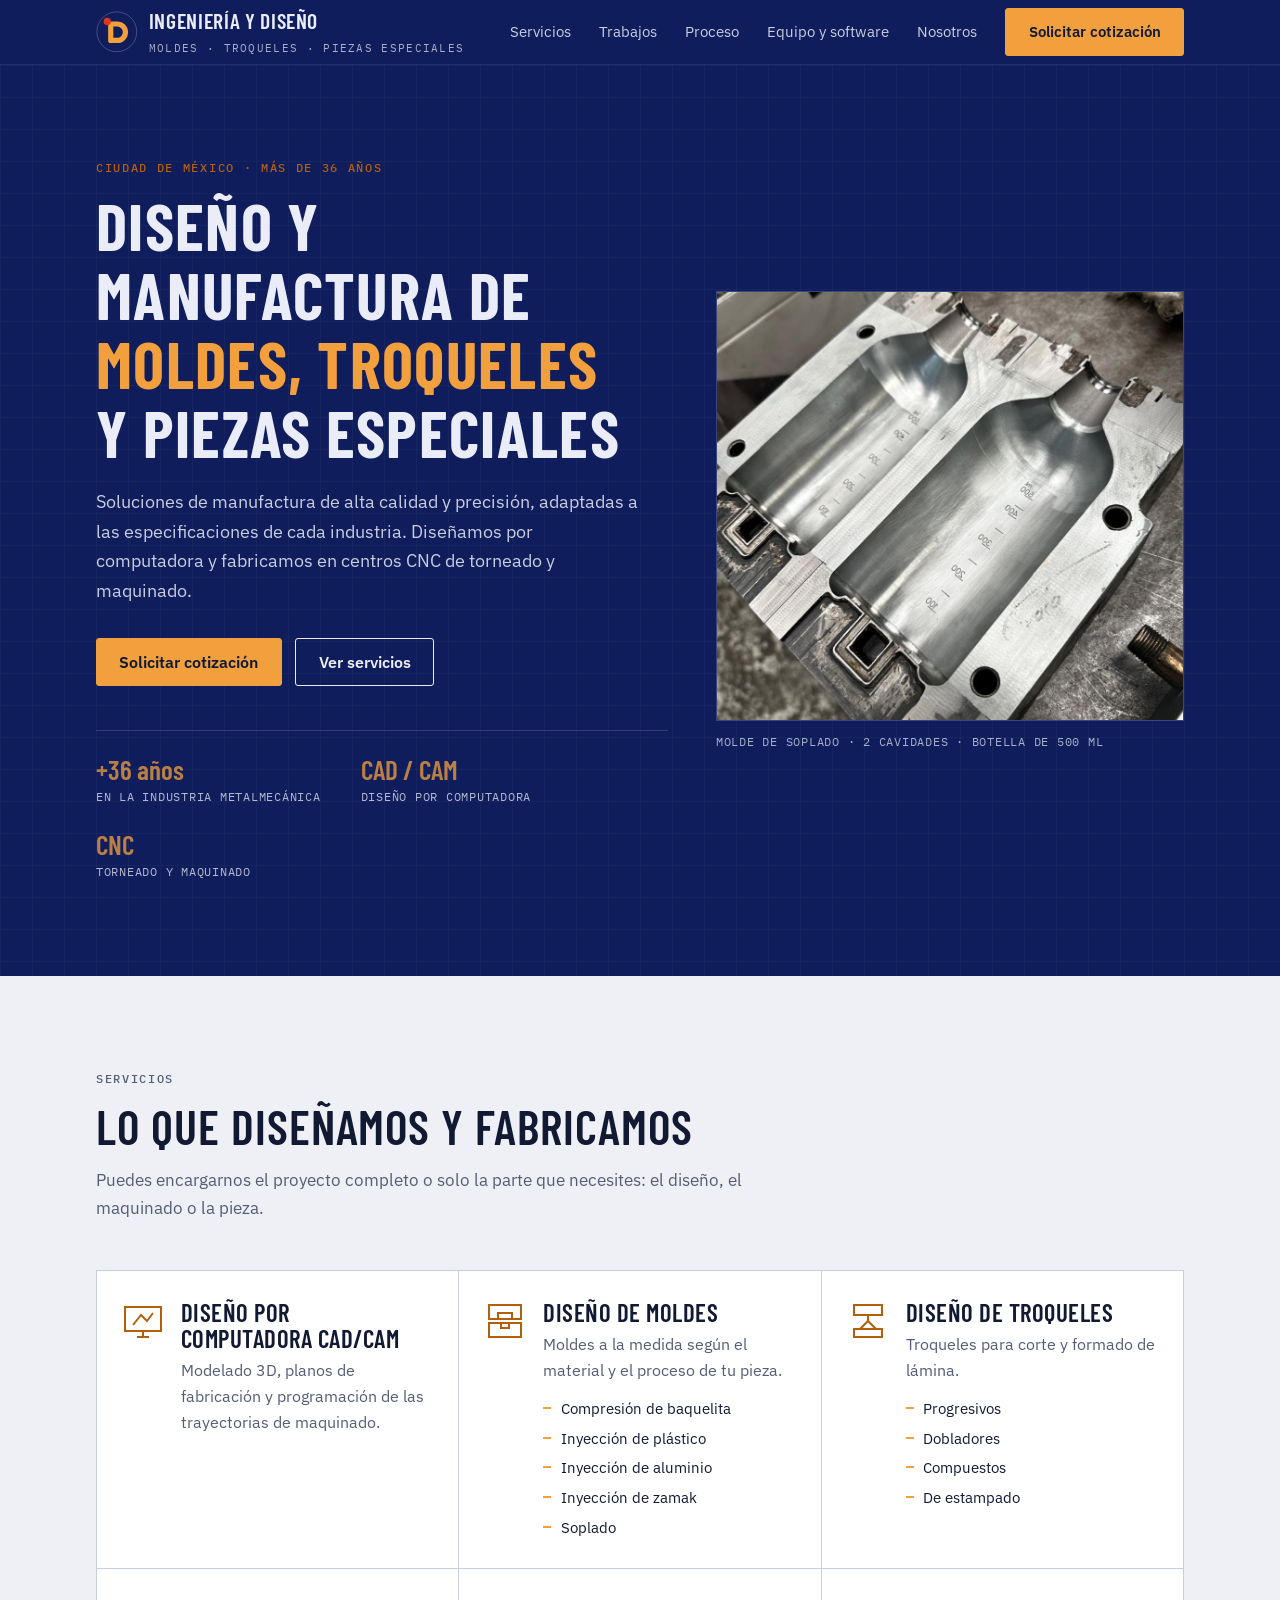
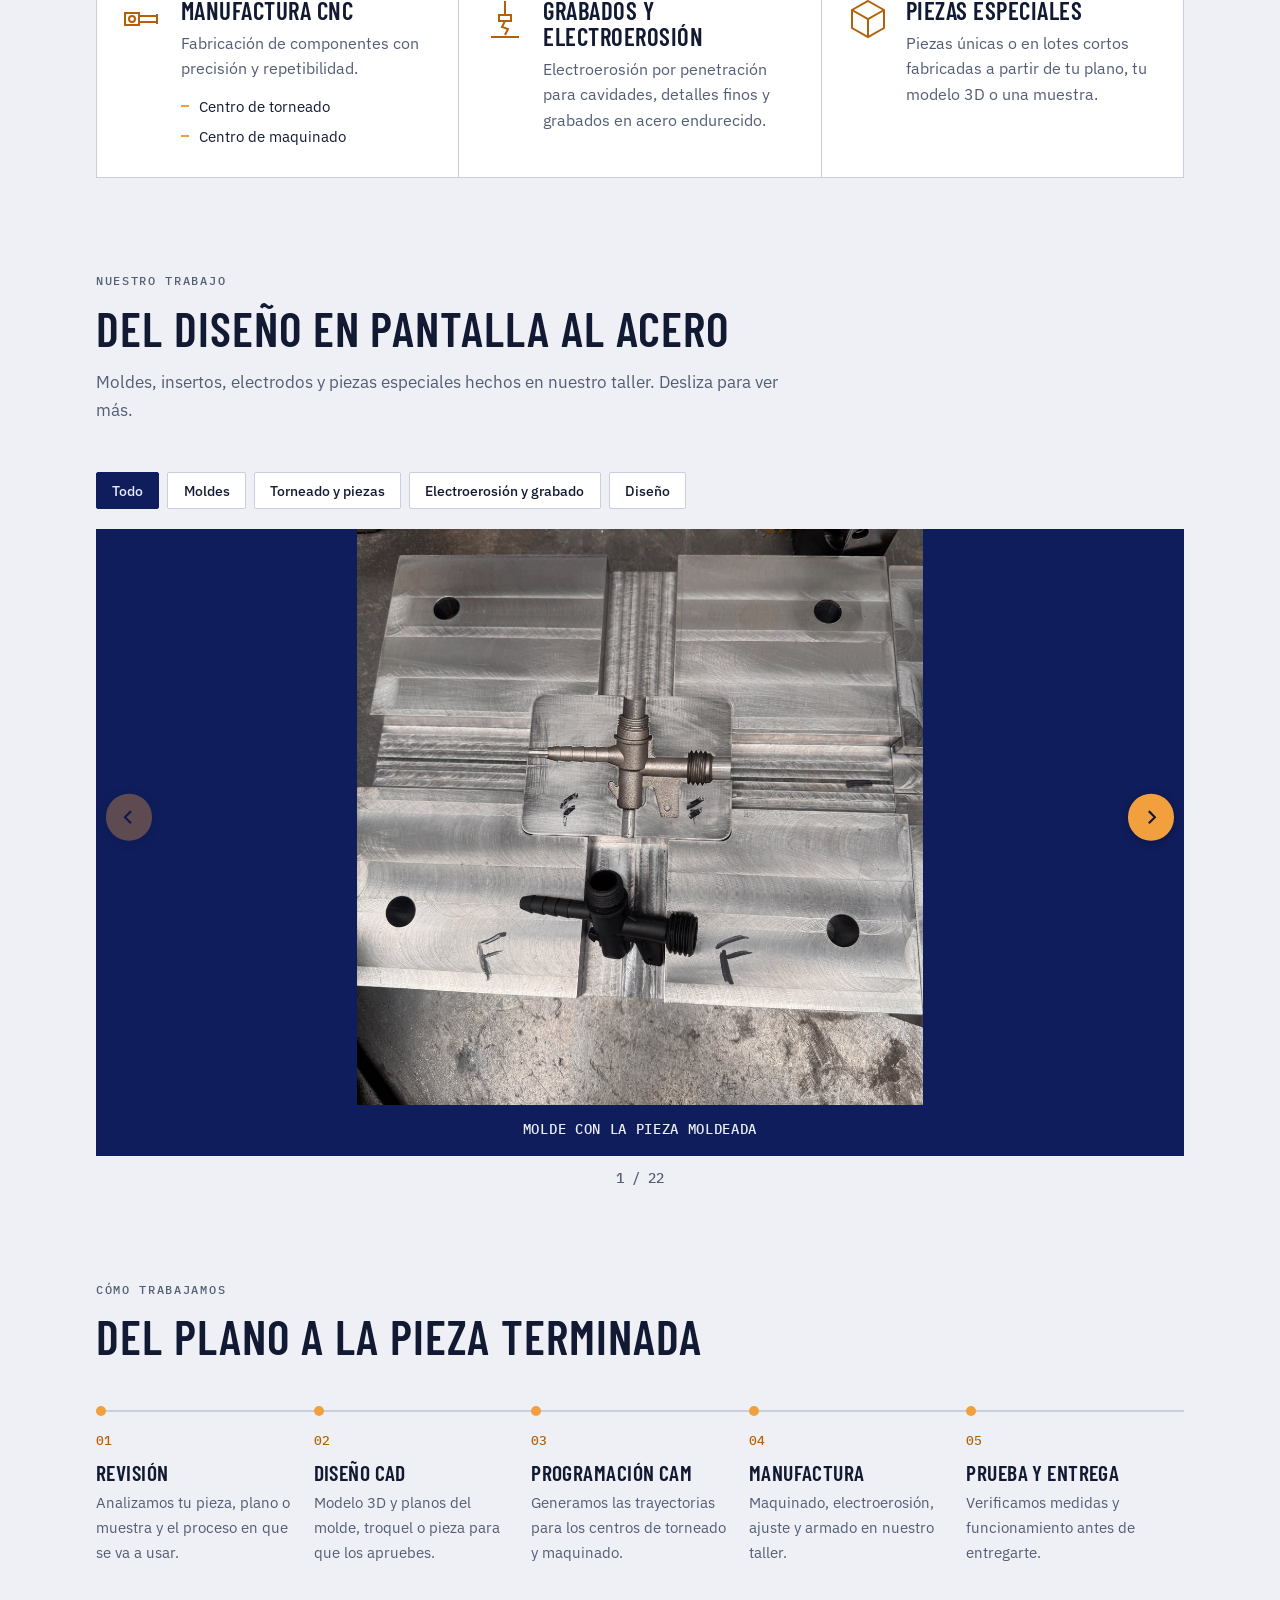
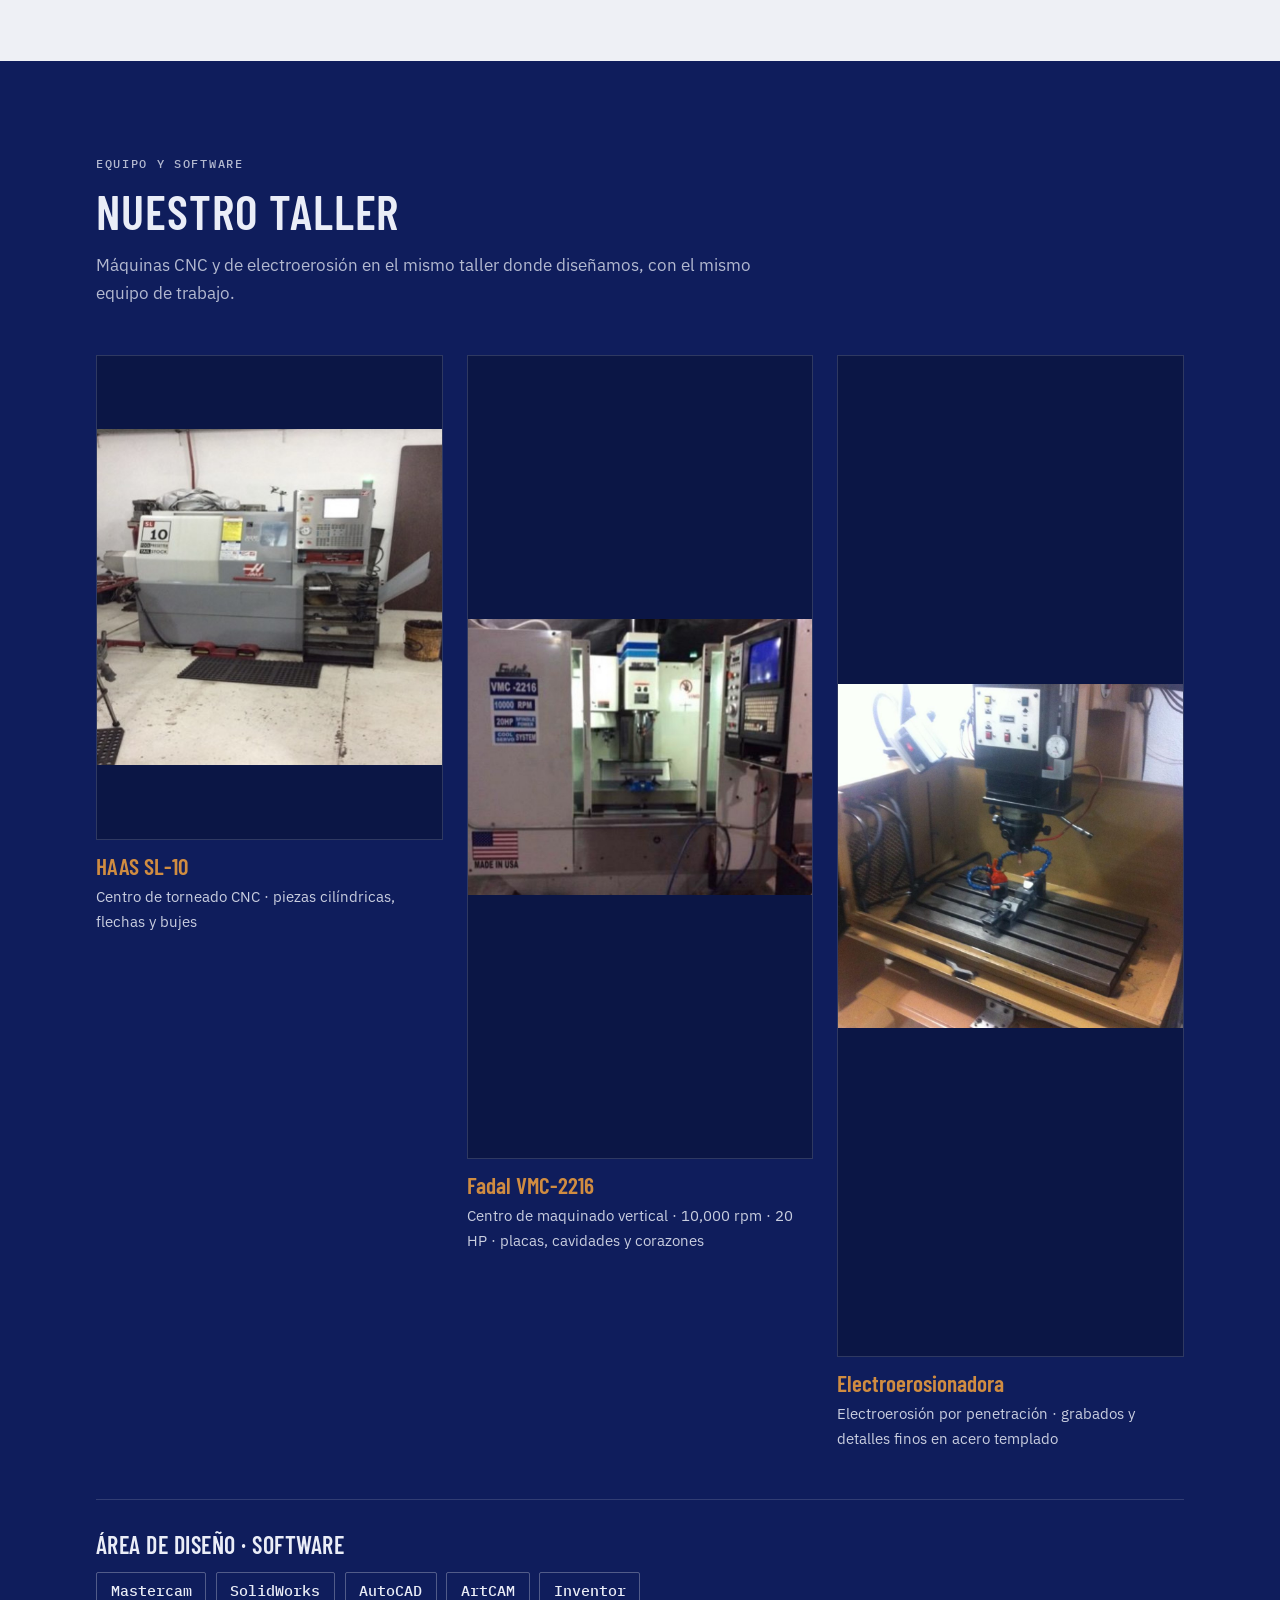
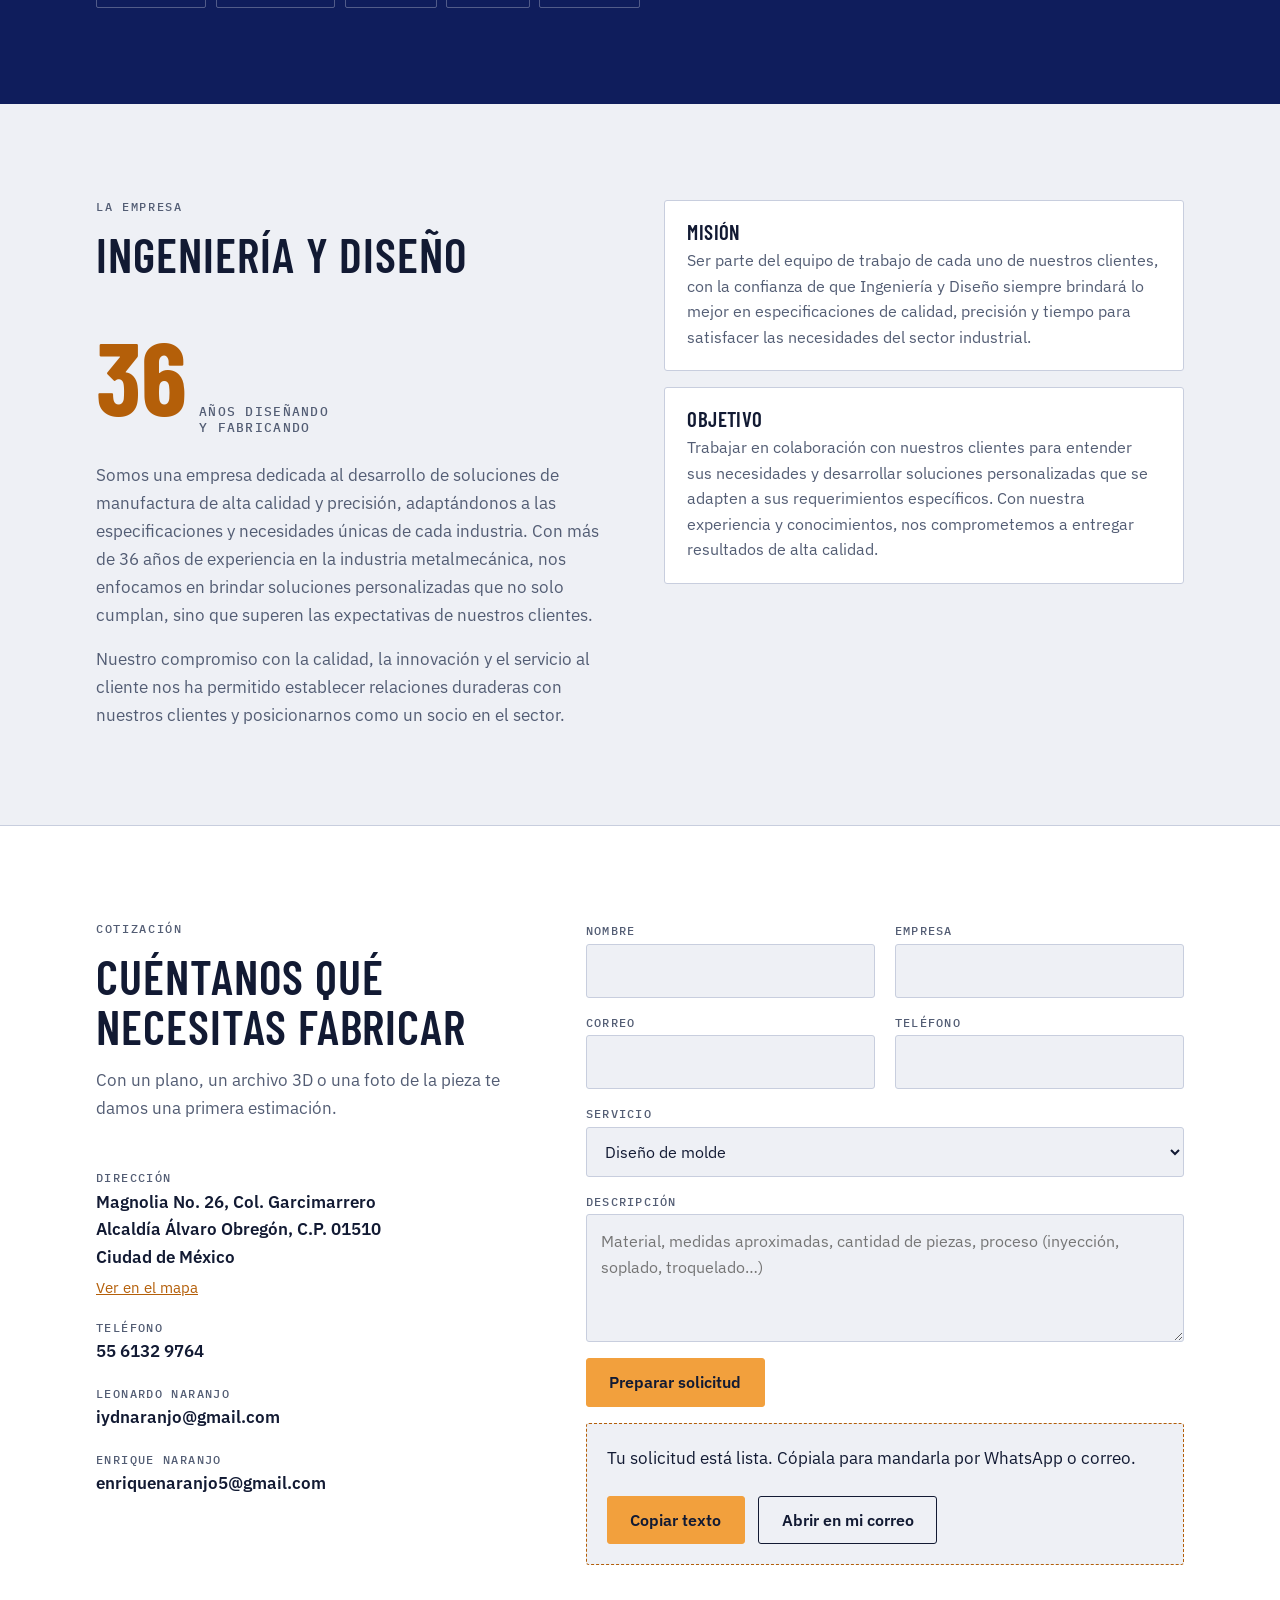
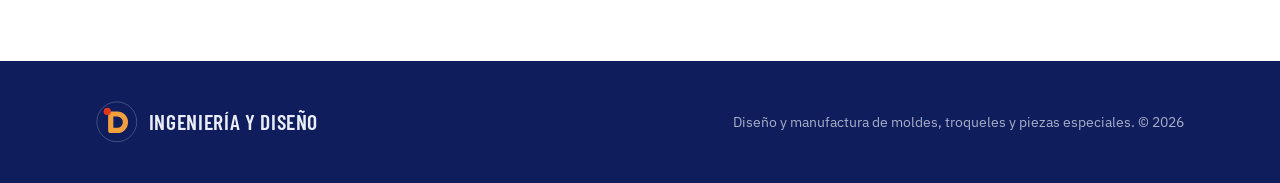
==== commit 711435fc: "Poner los títulos en mayúsculas Co-Authored-By: Claude Opus 5.5 <noreply@anthropic.com> Claude-Sessi" ====
--- a/ingenieria-y-diseno/index.html
+++ b/ingenieria-y-diseno/index.html
@@ -54,7 +54,7 @@
 img, svg { max-width: 100%; }
 a { color: inherit; }
 :focus-visible { outline: 2px solid var(--naranja); outline-offset: 3px; }
-h1, h2, h3 { font-family: var(--display); font-weight: 600; line-height: 1.05; margin: 0; text-wrap: balance; letter-spacing: .005em; }
+h1, h2, h3 { font-family: var(--display); font-weight: 600; line-height: 1.05; margin: 0; text-wrap: balance; text-transform: uppercase; letter-spacing: .02em; }
 p { margin: 0; }
 
 .envoltura { max-width: var(--ancho); margin-inline: auto; padding-inline: clamp(1rem, 4vw, 2rem); }
@@ -70,7 +70,7 @@
 .encabezado .envoltura { display: flex; align-items: center; justify-content: space-between; gap: 1rem; min-height: 4rem; }
 .marca { display: flex; align-items: center; gap: .7rem; text-decoration: none; }
 .marca svg { width: 2.6rem; height: 2.6rem; flex: none; }
-.marca span { font: 600 1.35rem/1 var(--display); letter-spacing: .02em; }
+.marca span { font: 600 1.35rem/1 var(--display); letter-spacing: .03em; text-transform: uppercase; }
 .marca small { display: block; font: 400 .68rem/1.3 var(--mono); letter-spacing: .12em; text-transform: uppercase; opacity: .7; margin-top: .2rem; }
 .nav { display: flex; gap: 1.75rem; align-items: center; }
 .nav a { text-decoration: none; font-size: .95rem; opacity: .85; }
@@ -106,7 +106,7 @@
   background-size: 32px 32px;
 }
 .portada .envoltura { position: relative; display: grid; grid-template-columns: 1.1fr .9fr; gap: 3rem; align-items: center; padding-block: clamp(3rem, 8vw, 6rem); }
-.portada h1 { font-size: clamp(2.5rem, 6.5vw, 4.4rem); font-weight: 700; margin-block: 1rem 1.25rem; }
+.portada h1 { font-size: clamp(2.3rem, 6vw, 4.1rem); font-weight: 700; margin-block: 1rem 1.25rem; }
 .portada h1 em { font-style: normal; color: var(--naranja); }
 .portada p.intro { max-width: 34rem; font-size: 1.125rem; opacity: .85; }
 .acciones { display: flex; flex-wrap: wrap; gap: .85rem; margin-top: 2rem; }
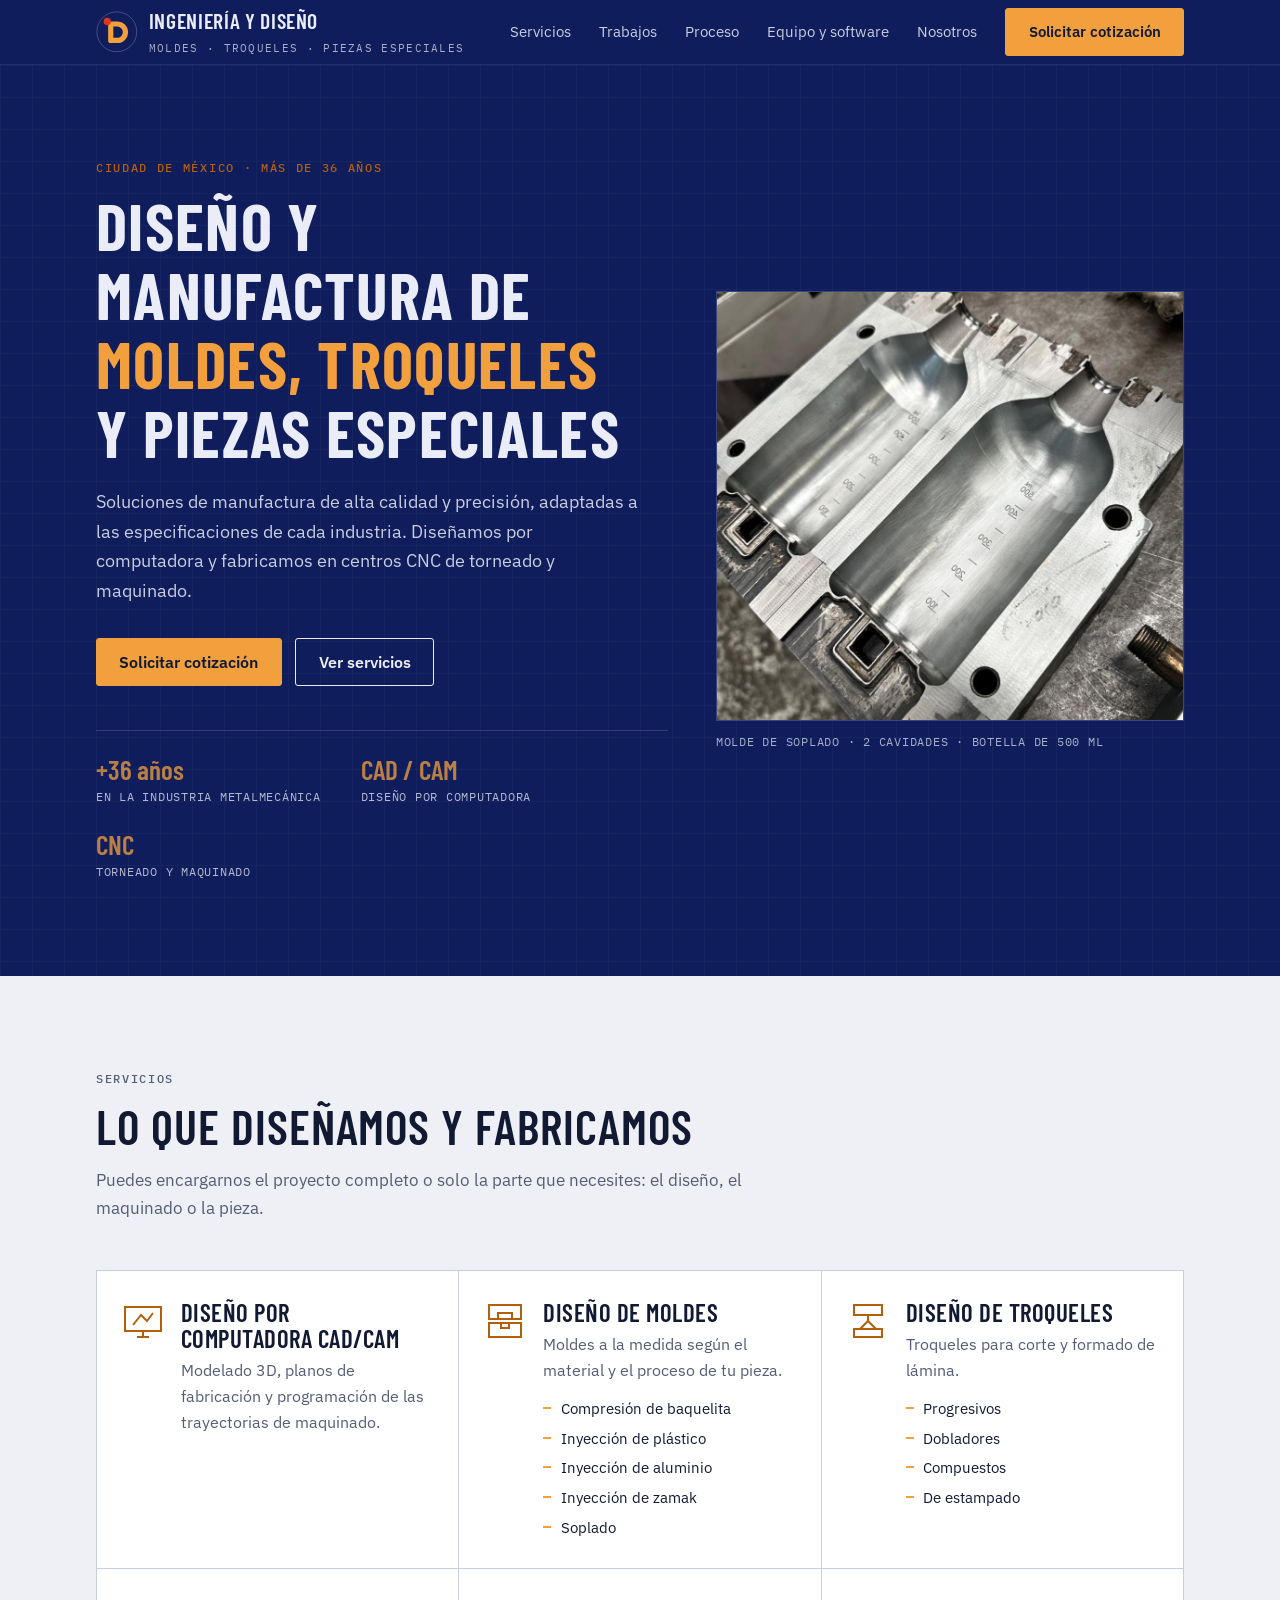
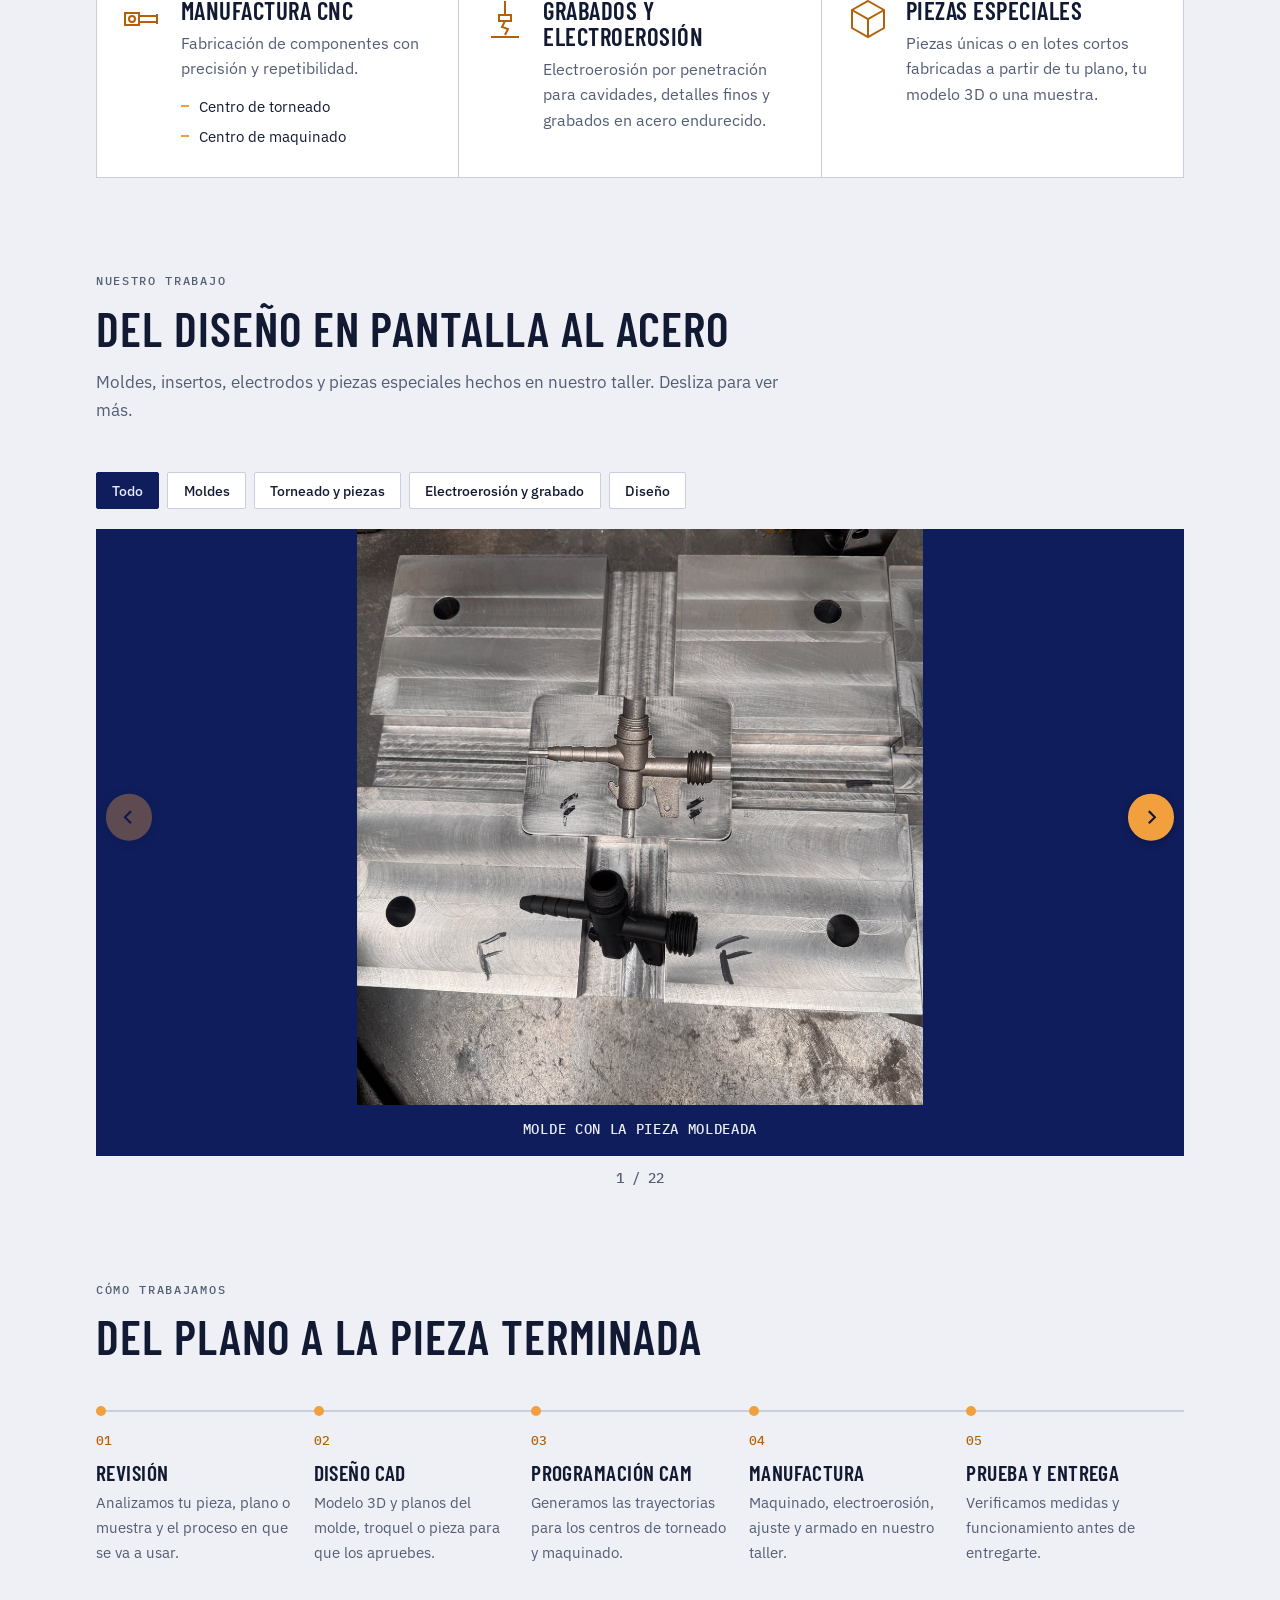
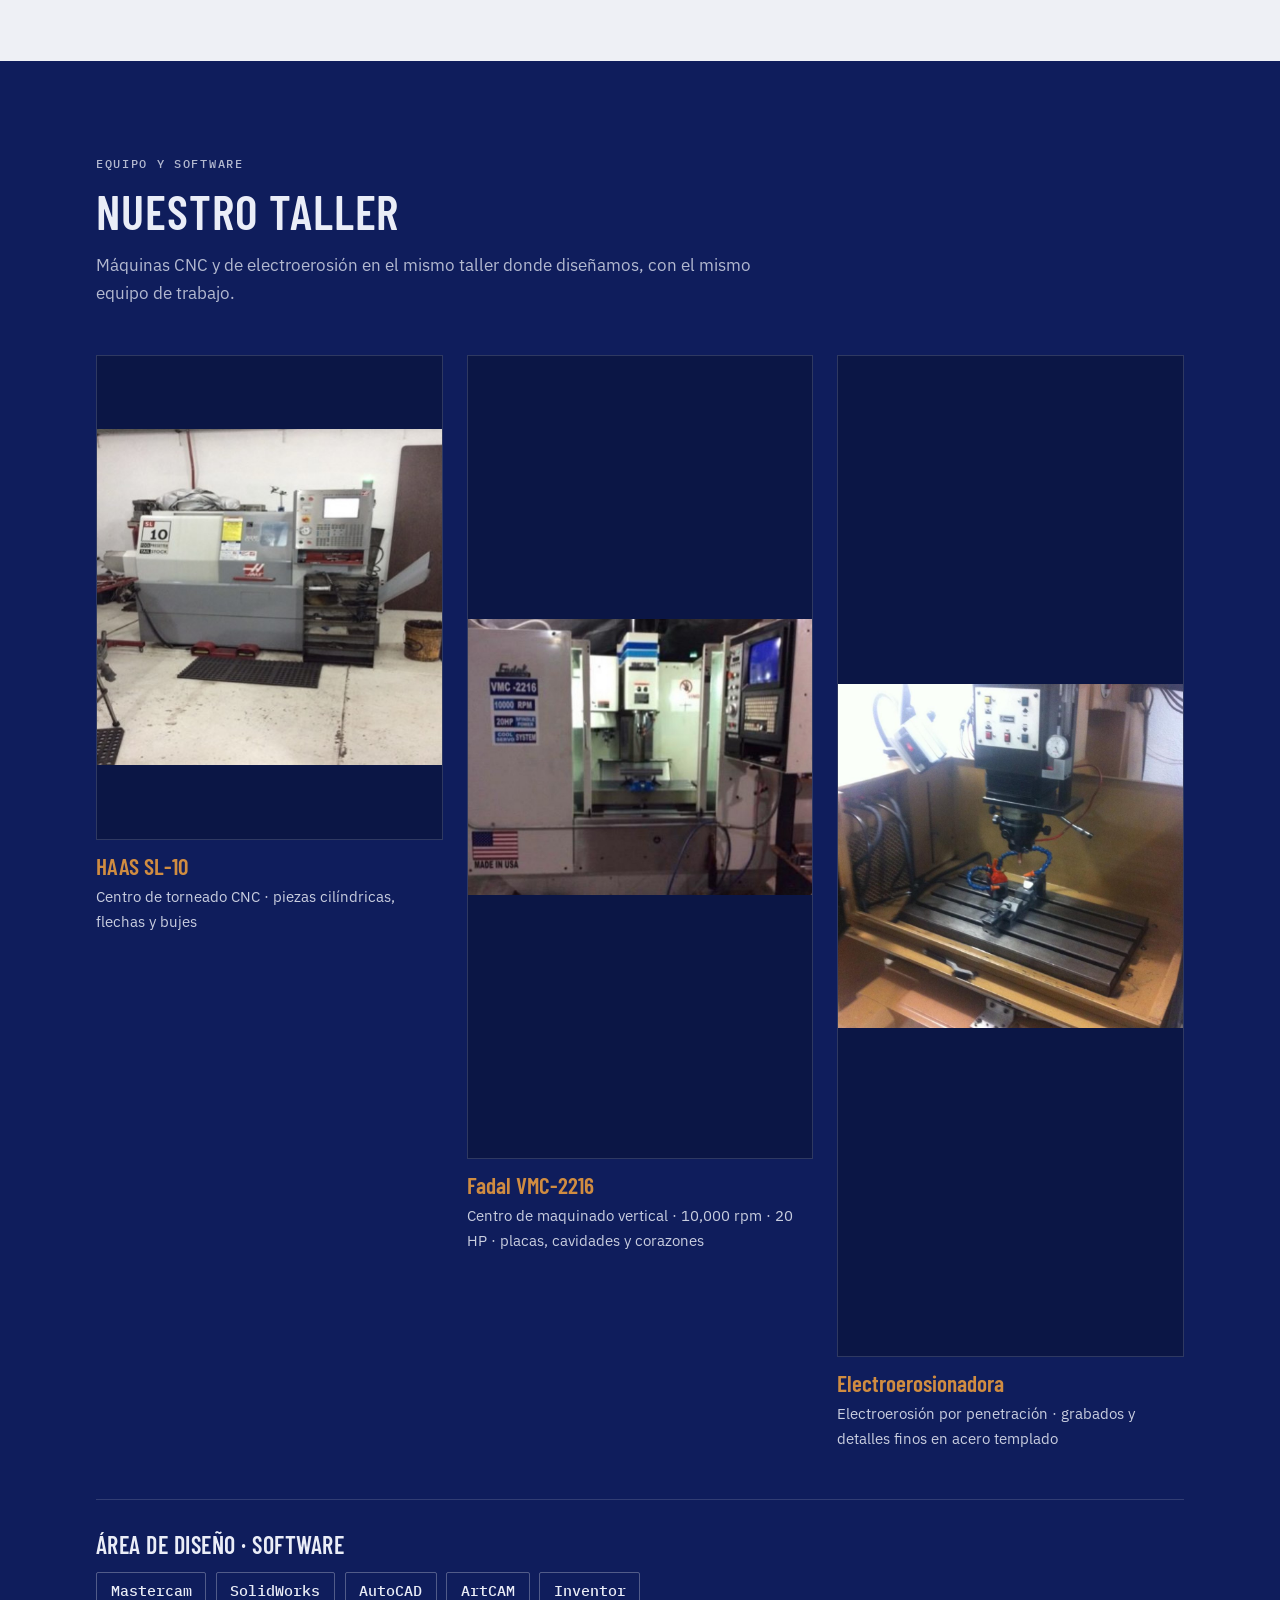
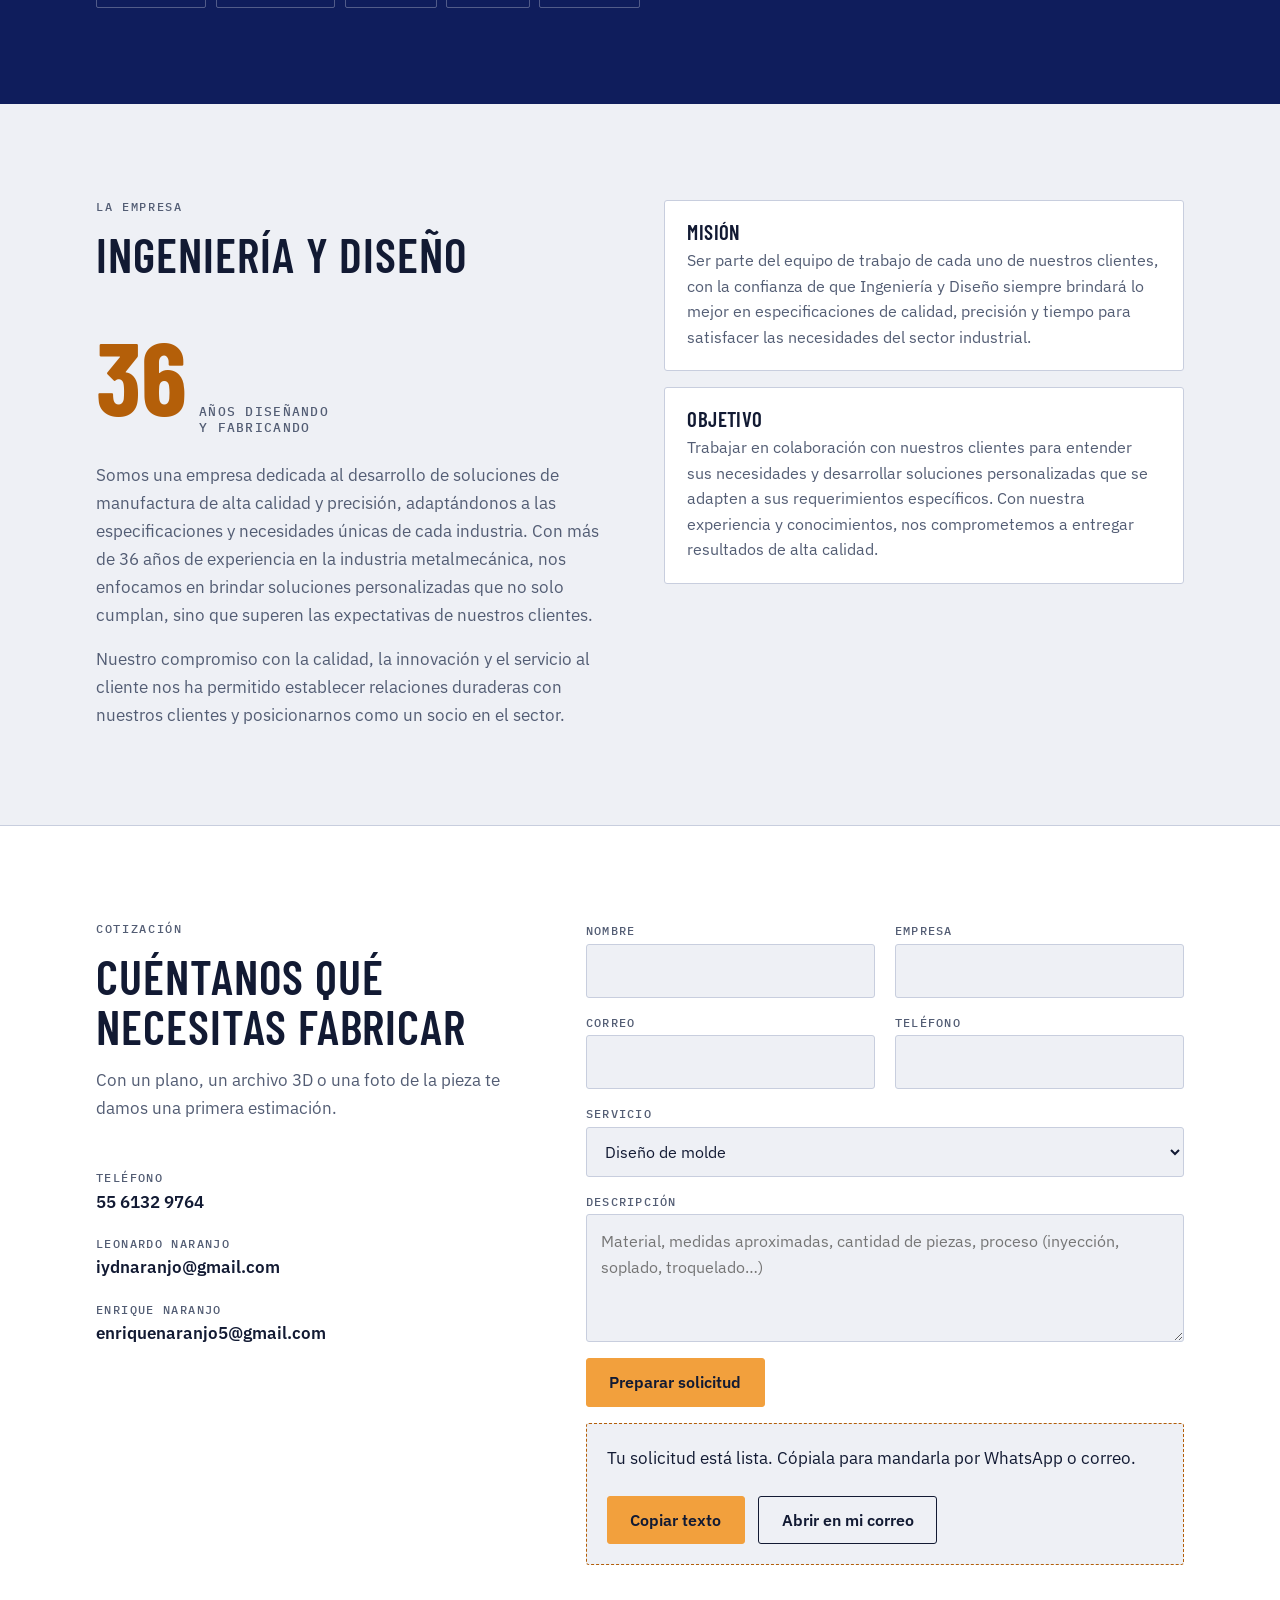
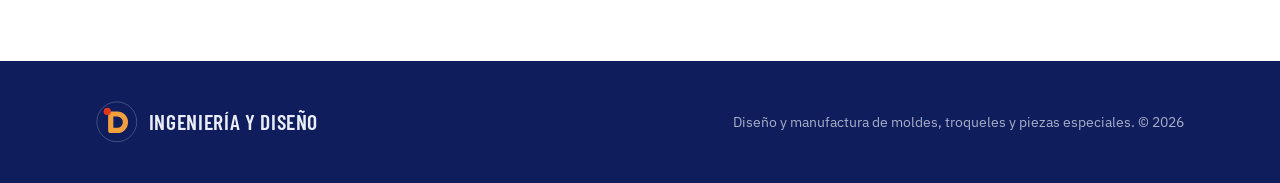
==== commit a584e0c3: "Quitar la dirección del contacto Co-Authored-By: Claude Opus 5.5 <noreply@anthropic.com> Claude-Sess" ====
--- a/ingenieria-y-diseno/index.html
+++ b/ingenieria-y-diseno/index.html
@@ -548,11 +548,6 @@
         <p>Con un plano, un archivo 3D o una foto de la pieza te damos una primera estimación.</p>
       </div>
       <div class="vias">
-        <div class="via">
-          <span>Dirección</span>
-          <address>Magnolia No. 26, Col. Garcimarrero<br>Alcaldía Álvaro Obregón, C.P. 01510<br>Ciudad de México</address>
-          <a href="https://www.google.com/maps/search/?api=1&query=Magnolia+26+Garcimarrero+Alvaro+Obregon+01510+Ciudad+de+Mexico" target="_blank" rel="noopener">Ver en el mapa</a>
-        </div>
         <div class="via"><span>Teléfono</span><b><a href="tel:+525561329764">55 6132 9764</a></b></div>
         <div class="via"><span>Leonardo Naranjo</span><b><a href="mailto:iydnaranjo@gmail.com">iydnaranjo@gmail.com</a></b></div>
         <div class="via"><span>Enrique Naranjo</span><b><a href="mailto:enriquenaranjo5@gmail.com">enriquenaranjo5@gmail.com</a></b></div>
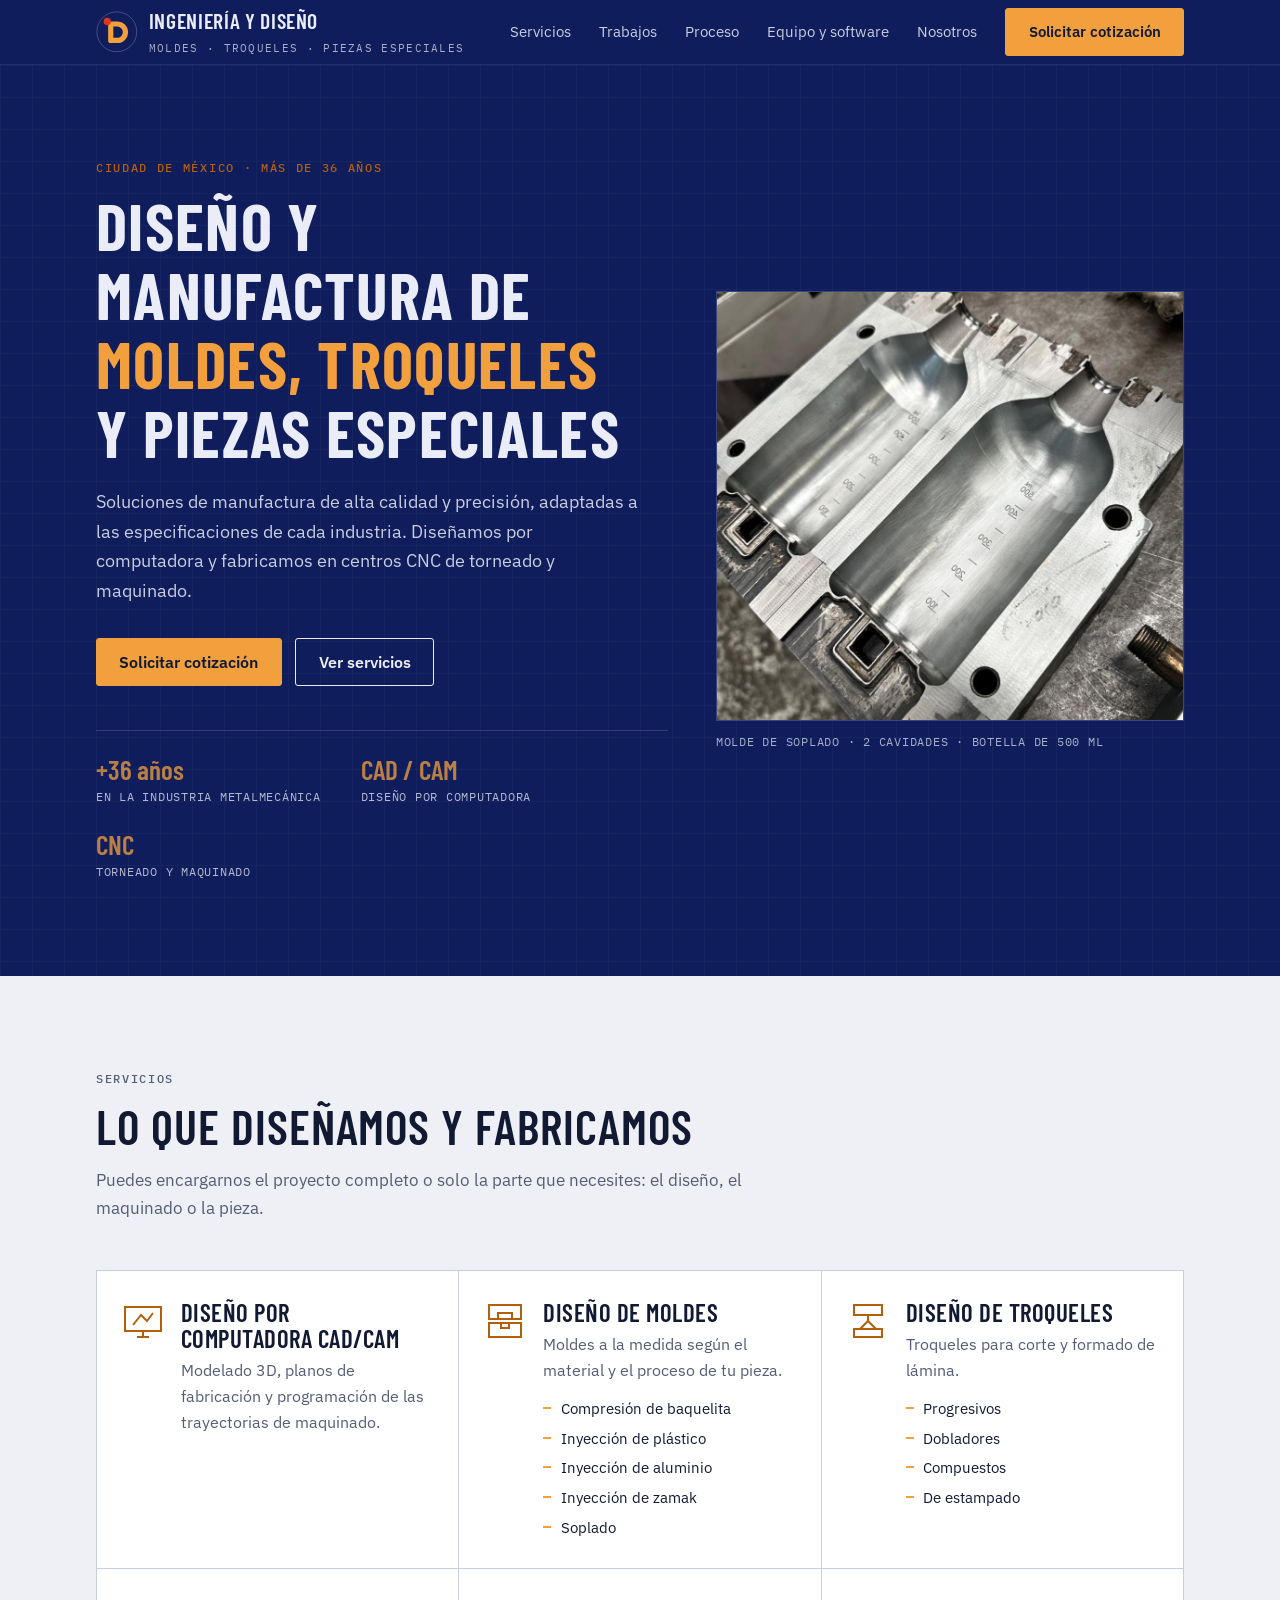
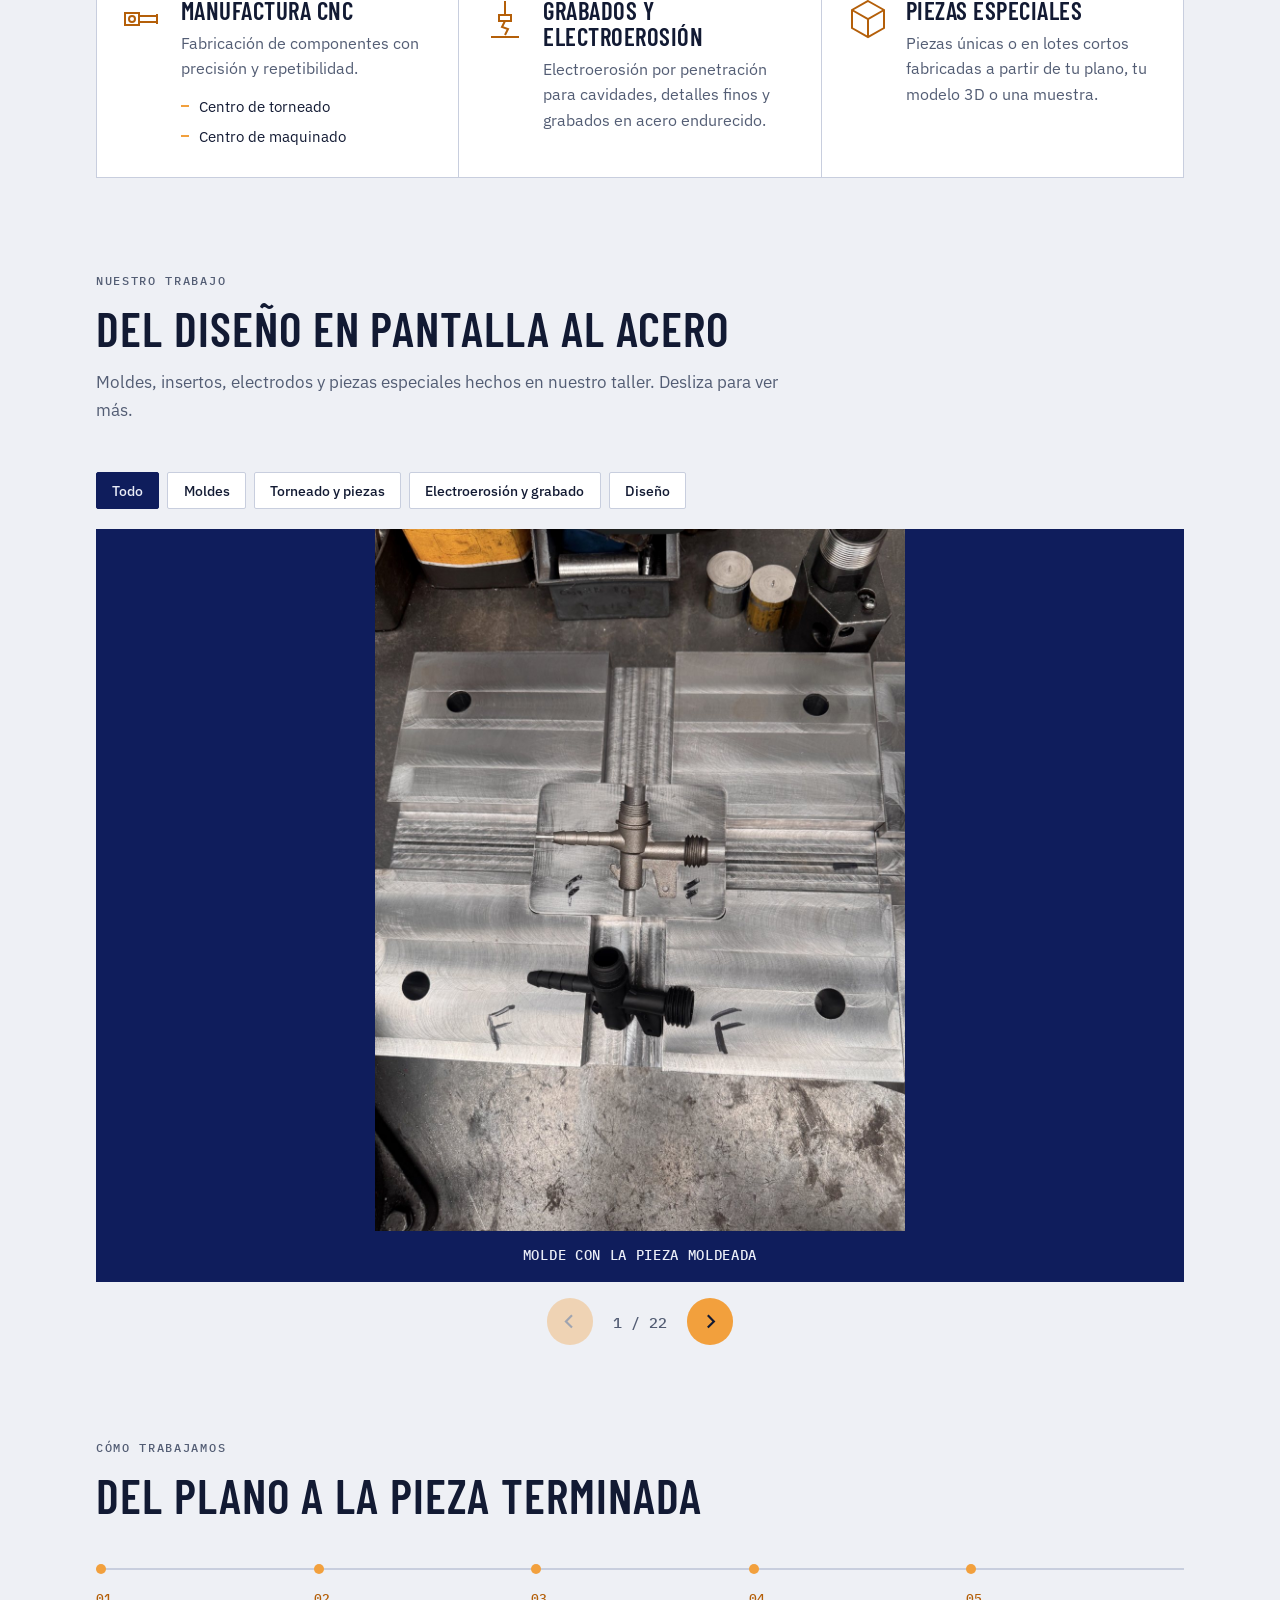
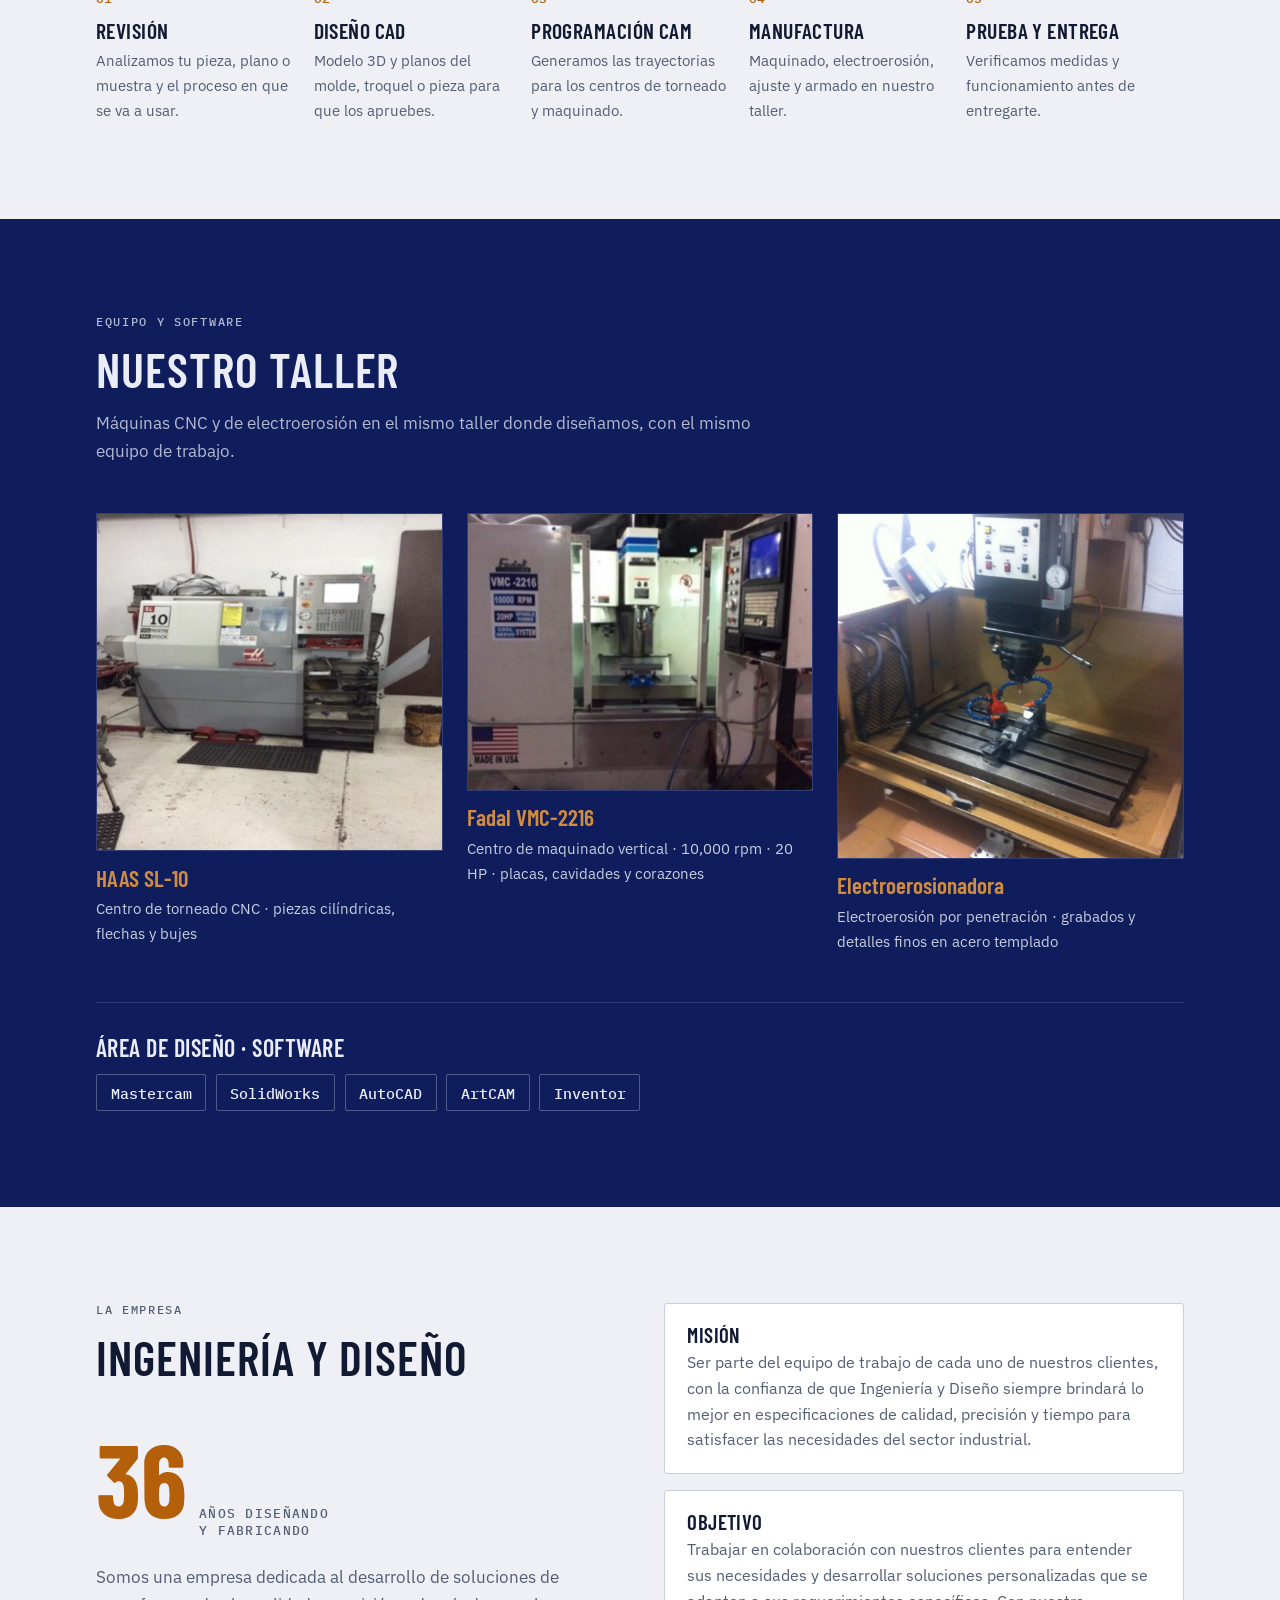
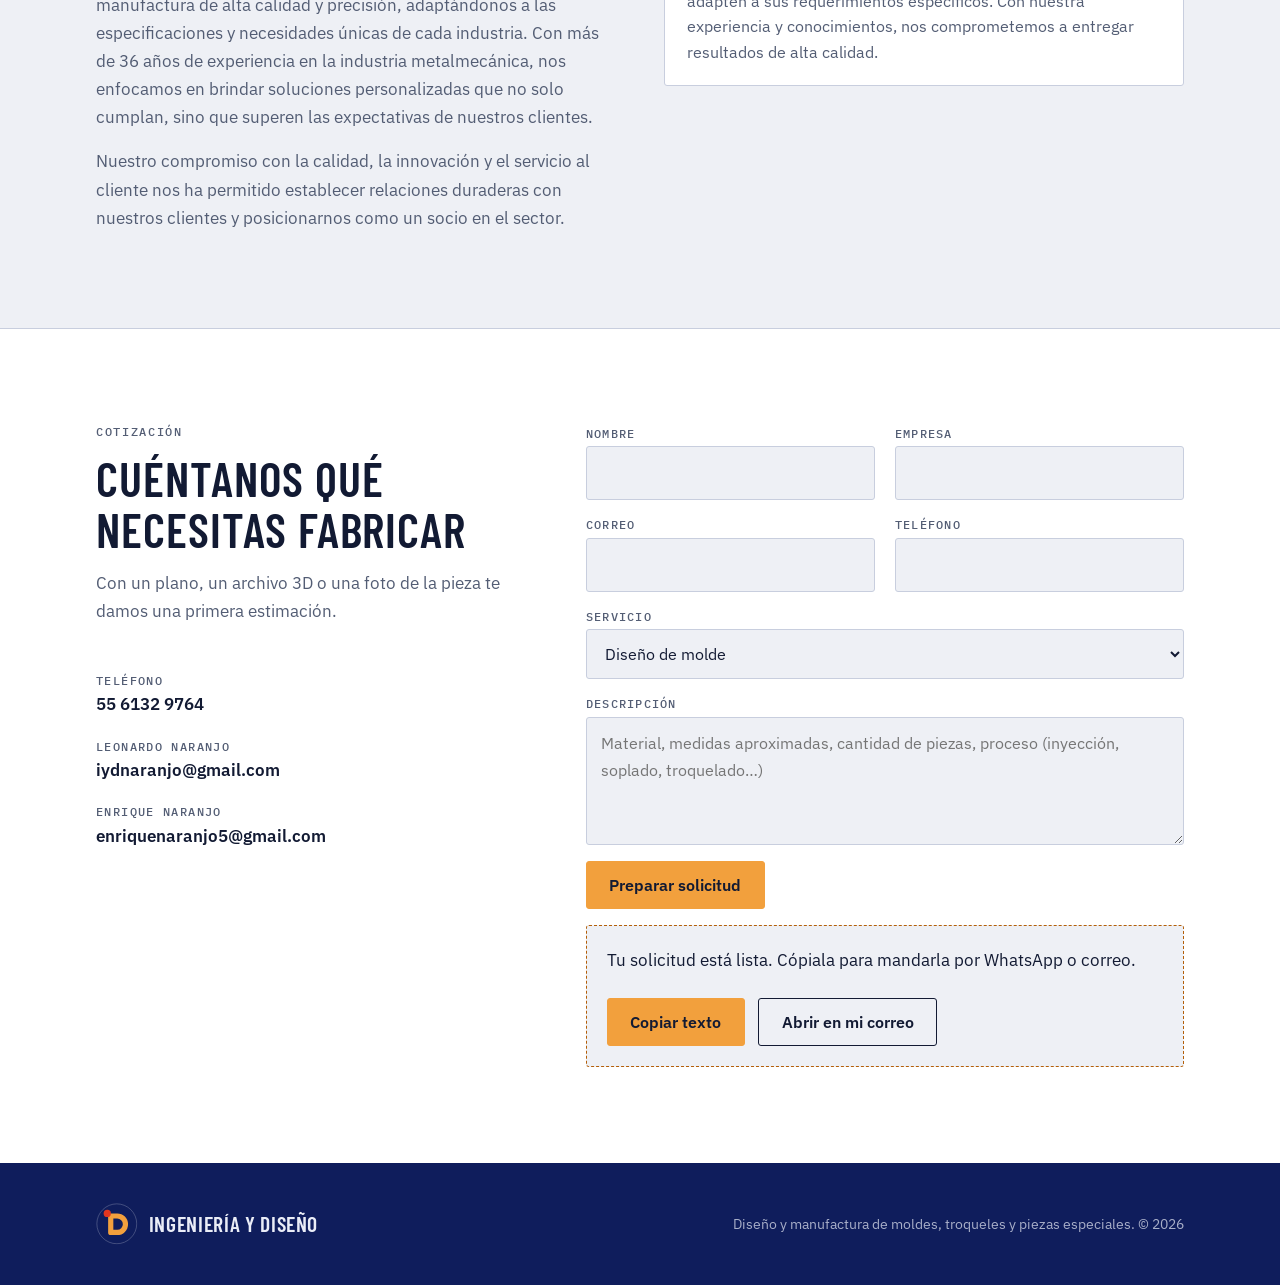
==== commit cc28fed6: "Mostrar las fotos completas a su tamaño natural El carrusel muestra cada foto entera a todo el ancho" ====
--- a/ingenieria-y-diseno/index.html
+++ b/ingenieria-y-diseno/index.html
@@ -144,21 +144,18 @@
 .filtro { font: 500 .85rem var(--cuerpo); padding: .55rem .95rem; border-radius: 2px; border: 1px solid var(--linea); background: var(--lamina); color: var(--texto); cursor: pointer; }
 .filtro[aria-pressed="true"] { background: var(--marino); border-color: var(--marino); color: var(--sobre-marino); }
 .carrusel { position: relative; }
-.pista { display: flex; overflow-x: auto; scroll-snap-type: x mandatory; scroll-behavior: smooth; scrollbar-width: none; background: var(--marino); }
+.pista { display: flex; align-items: flex-start; overflow-x: auto; overflow-y: hidden; transition: height .25s ease; scroll-snap-type: x mandatory; scroll-behavior: smooth; scrollbar-width: none; background: var(--marino); }
 .pista::-webkit-scrollbar { display: none; }
-.diapositiva { flex: 0 0 100%; margin: 0; scroll-snap-align: center; min-width: 0; display: flex; flex-direction: column; }
-.diapositiva img { display: block; width: 100%; height: min(72vh, 36rem); object-fit: contain; background: var(--marino); }
-.diapositiva figcaption { font: 500 .85rem/1.4 var(--mono); letter-spacing: .05em; text-transform: uppercase; color: var(--sobre-marino); text-align: center; padding: .9rem 3.5rem 1.1rem; }
-.flecha { position: absolute; top: calc(min(72vh, 36rem) / 2); transform: translateY(-50%); width: 2.9rem; height: 2.9rem; border-radius: 50%; border: 0; display: grid; place-items: center; background: var(--naranja); color: #121a33; cursor: pointer; box-shadow: 0 2px 10px rgba(0,0,0,.3); }
+.diapositiva { flex: 0 0 100%; margin: 0; scroll-snap-align: center; min-width: 0; display: flex; flex-direction: column; align-items: center; }
+.diapositiva img { display: block; width: auto; height: auto; max-width: 100%; max-height: 78vh; }
+.diapositiva figcaption { font: 500 .85rem/1.4 var(--mono); letter-spacing: .05em; text-transform: uppercase; color: var(--sobre-marino); text-align: center; padding: .9rem 1rem 1.1rem; }
+.controles { display: flex; align-items: center; justify-content: center; gap: 1.25rem; margin-top: 1rem; }
+.flecha { width: 2.9rem; height: 2.9rem; border-radius: 50%; border: 0; display: grid; place-items: center; background: var(--naranja); color: #121a33; cursor: pointer; }
 .flecha svg { width: 1.3rem; height: 1.3rem; }
-.flecha.anterior { left: .6rem; }
-.flecha.siguiente { right: .6rem; }
 .flecha:disabled { opacity: .35; cursor: default; }
-.contador { font: 500 .85rem var(--mono); color: var(--tenue); text-align: center; margin-top: .75rem; }
+.contador { font: 500 .95rem var(--mono); color: var(--tenue); min-width: 5ch; text-align: center; margin: 0; }
 @media (max-width: 560px) {
-  .diapositiva img { height: min(62vh, 30rem); }
-  .flecha { top: calc(min(62vh, 30rem) / 2); width: 2.5rem; height: 2.5rem; }
-  .diapositiva figcaption { font-size: .75rem; padding-inline: 1rem; }
+  .diapositiva figcaption { font-size: .75rem; }
 }
 
 /* Proceso */
@@ -177,7 +174,7 @@
 /* Equipo y software */
 .maquinas { display: grid; grid-template-columns: repeat(auto-fit, minmax(16rem, 1fr)); gap: 2rem 1.5rem; }
 .maquinas figure { margin: 0; min-width: 0; }
-.maquinas img { display: block; width: 100%; aspect-ratio: 4 / 3; object-fit: contain; background: rgba(0,0,0,.25); border: 1px solid rgba(255,255,255,.15); }
+.maquinas img { display: block; width: 100%; height: auto; border: 1px solid rgba(255,255,255,.15); }
 .maquinas figcaption { margin-top: .9rem; font-size: .95rem; opacity: .85; }
 .maquinas figcaption b { display: block; font: 600 1.45rem/1.1 var(--display); color: var(--naranja); margin-bottom: .3rem; }
 .software { margin-top: 3rem; padding-top: 2rem; border-top: 1px solid rgba(255,255,255,.14); }
@@ -378,7 +375,7 @@
     <div class="carrusel">
     <div class="pista" id="galeria" tabindex="0" aria-label="Fotos de trabajos, desliza para ver más">
       <figure class="diapositiva" data-cat="moldes">
-        <img src="img/molde-pieza.jpg" alt="Molde abierto con la pieza de metal en la cavidad y la pieza de plástico terminada a un lado" width="1100" height="1119" loading="lazy">
+        <img src="img/molde-pieza.jpg" alt="Molde abierto con la pieza de metal en la cavidad y la pieza de plástico terminada a un lado" width="1100" height="1456" loading="lazy">
         <figcaption>Molde con la pieza moldeada</figcaption>
       </figure>
       <figure class="diapositiva" data-cat="diseno">
@@ -394,7 +391,7 @@
         <figcaption>Componentes pulidos a espejo</figcaption>
       </figure>
       <figure class="diapositiva" data-cat="electro">
-        <img src="img/pieza-electrodos.jpg" alt="Pieza de plástico, dos electrodos de cobre y las dos mitades de la cavidad del molde" width="1100" height="868" loading="lazy">
+        <img src="img/pieza-electrodos.jpg" alt="Pieza de plástico, dos electrodos de cobre y las dos mitades de la cavidad del molde" width="1100" height="1456" loading="lazy">
         <figcaption>Pieza, electrodos y cavidad del molde</figcaption>
       </figure>
       <figure class="diapositiva" data-cat="torneado">
@@ -466,10 +463,12 @@
         <figcaption>Piezas torneadas y pulidas</figcaption>
       </figure>
     </div>
-      <button type="button" class="flecha anterior" id="anterior" aria-label="Foto anterior"><svg viewBox="0 0 24 24" fill="none" stroke="currentColor" stroke-width="2.5"><path d="M15 5l-7 7 7 7"/></svg></button>
-      <button type="button" class="flecha siguiente" id="siguiente" aria-label="Foto siguiente"><svg viewBox="0 0 24 24" fill="none" stroke="currentColor" stroke-width="2.5"><path d="M9 5l7 7-7 7"/></svg></button>
-    </div>
-    <p class="contador" id="contador" aria-live="polite">1 / 22</p>
+    </div>
+    <div class="controles">
+      <button type="button" class="flecha" id="anterior" aria-label="Foto anterior"><svg viewBox="0 0 24 24" fill="none" stroke="currentColor" stroke-width="2.5"><path d="M15 5l-7 7 7 7"/></svg></button>
+      <p class="contador" id="contador" aria-live="polite">1 / 22</p>
+      <button type="button" class="flecha" id="siguiente" aria-label="Foto siguiente"><svg viewBox="0 0 24 24" fill="none" stroke="currentColor" stroke-width="2.5"><path d="M9 5l7 7-7 7"/></svg></button>
+    </div>
   </div>
 </section>
 
@@ -664,6 +663,8 @@
 function actualizar() {
   const total = visibles().length, i = Math.min(actual(), total - 1);
   contador.textContent = (i + 1) + ' / ' + total;
+  const vista = visibles()[i];
+  if (vista) pista.style.height = vista.offsetHeight + 'px';
   anterior.disabled = i <= 0;
   siguiente.disabled = i >= total - 1;
 }
@@ -676,6 +677,7 @@
 let espera;
 pista.addEventListener('scroll', () => { clearTimeout(espera); espera = setTimeout(actualizar, 60); });
 window.addEventListener('resize', actualizar);
+diapositivas.forEach(d => d.querySelector('img').addEventListener('load', actualizar));
 document.querySelectorAll('.filtro').forEach(btn => btn.addEventListener('click', () => {
   document.querySelectorAll('.filtro').forEach(b => b.setAttribute('aria-pressed', b === btn));
   const f = btn.dataset.filtro;
